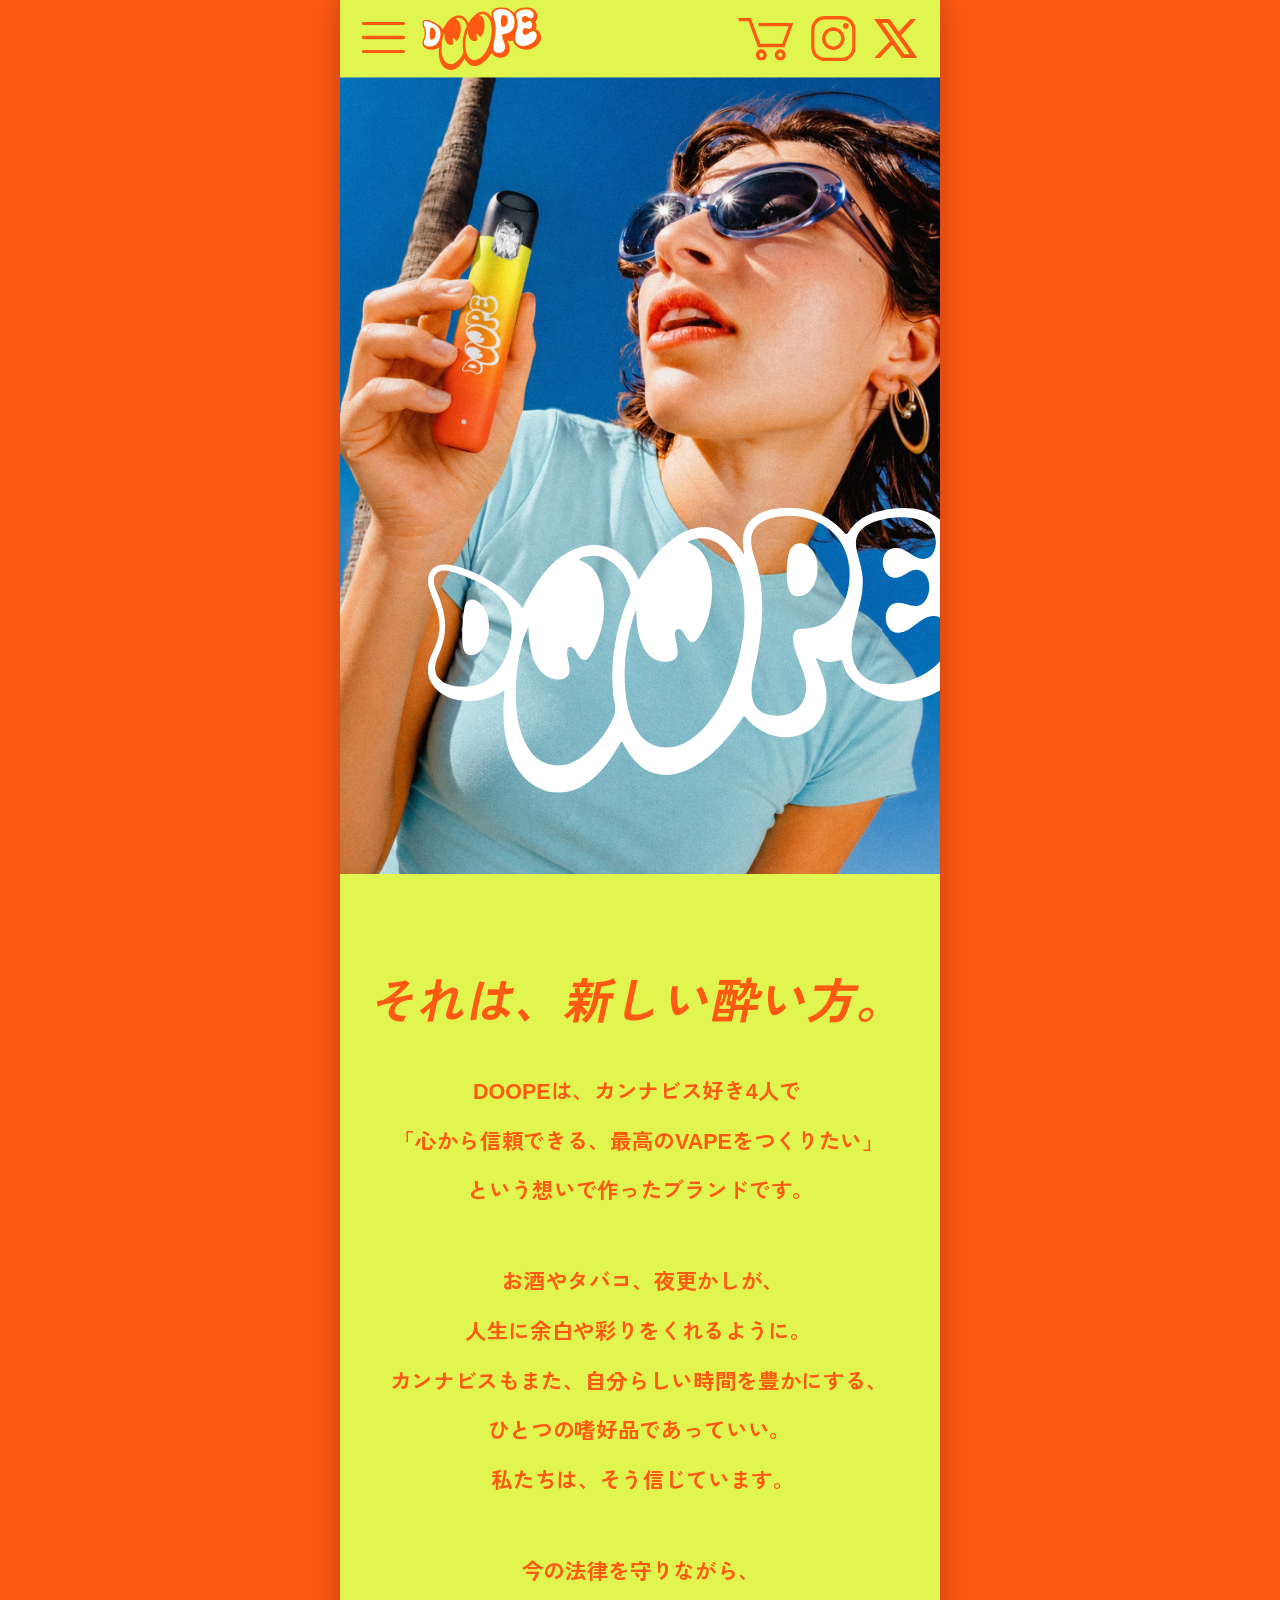
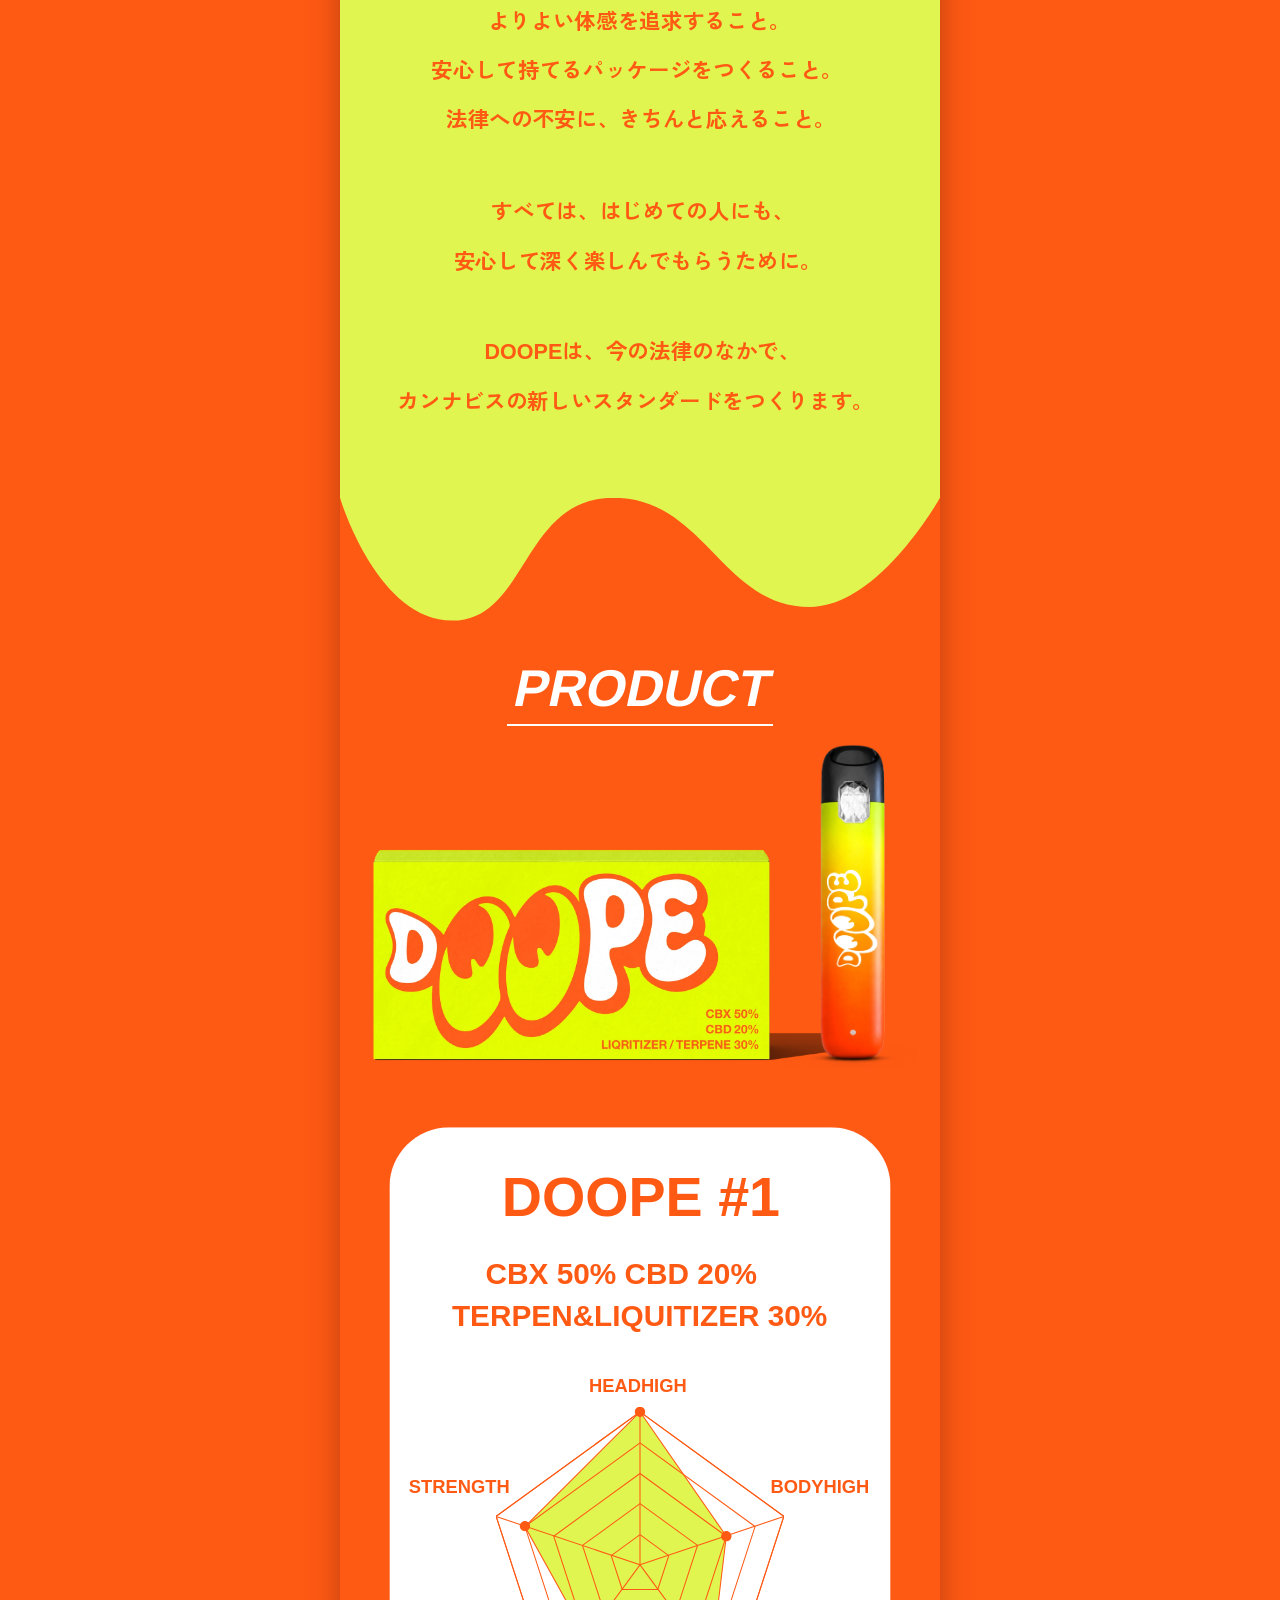
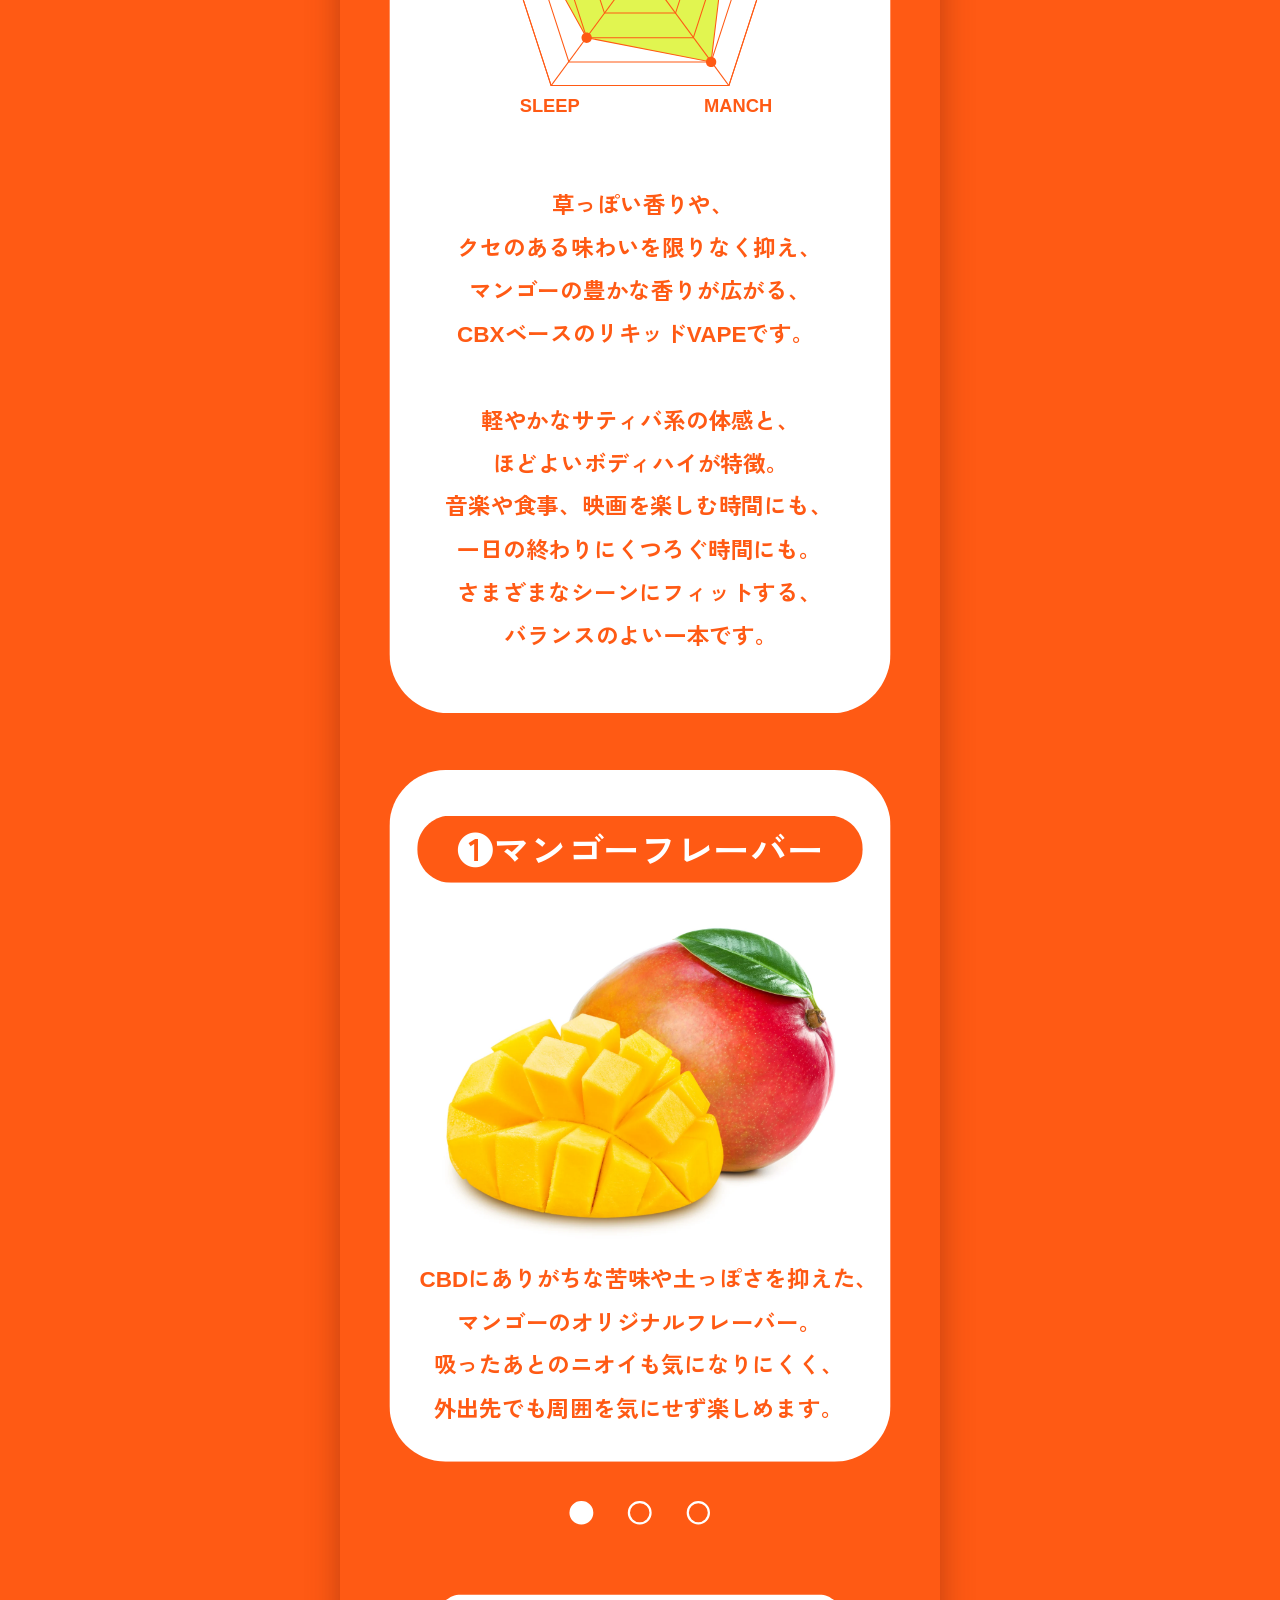
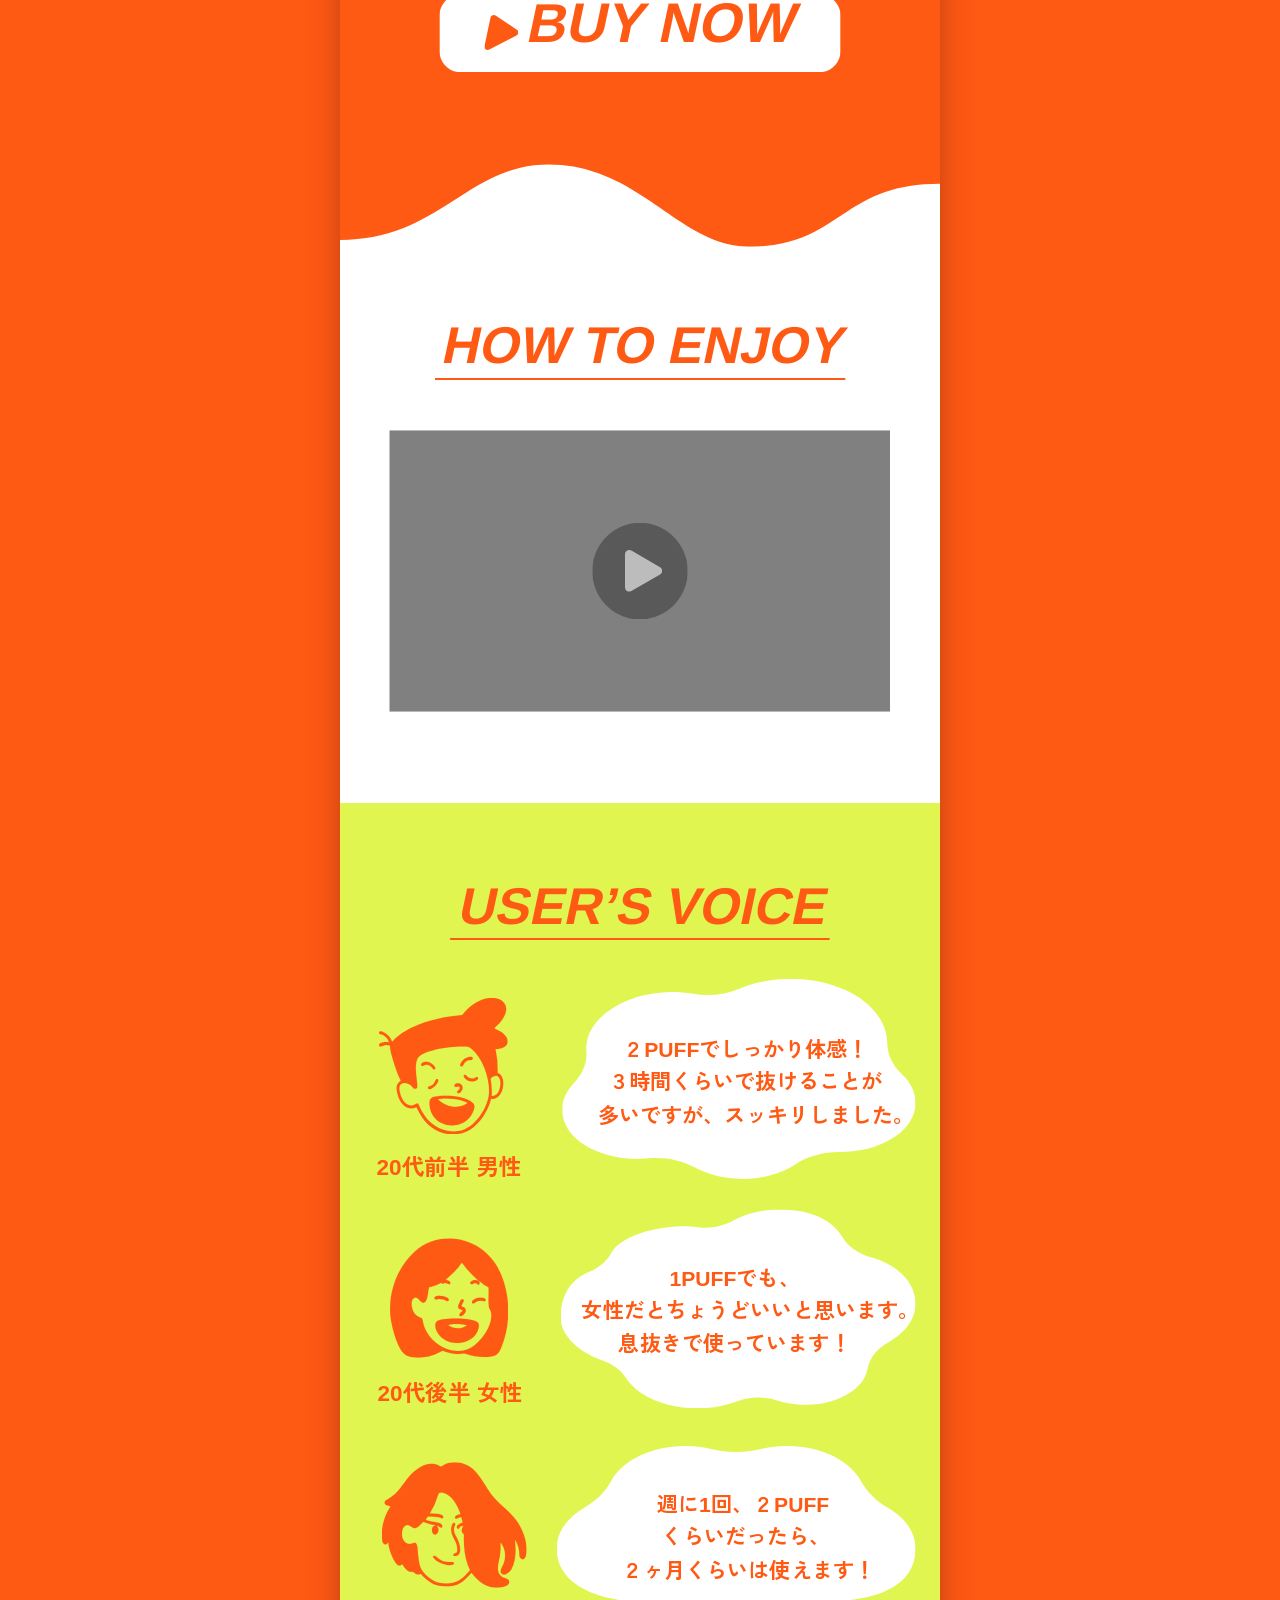
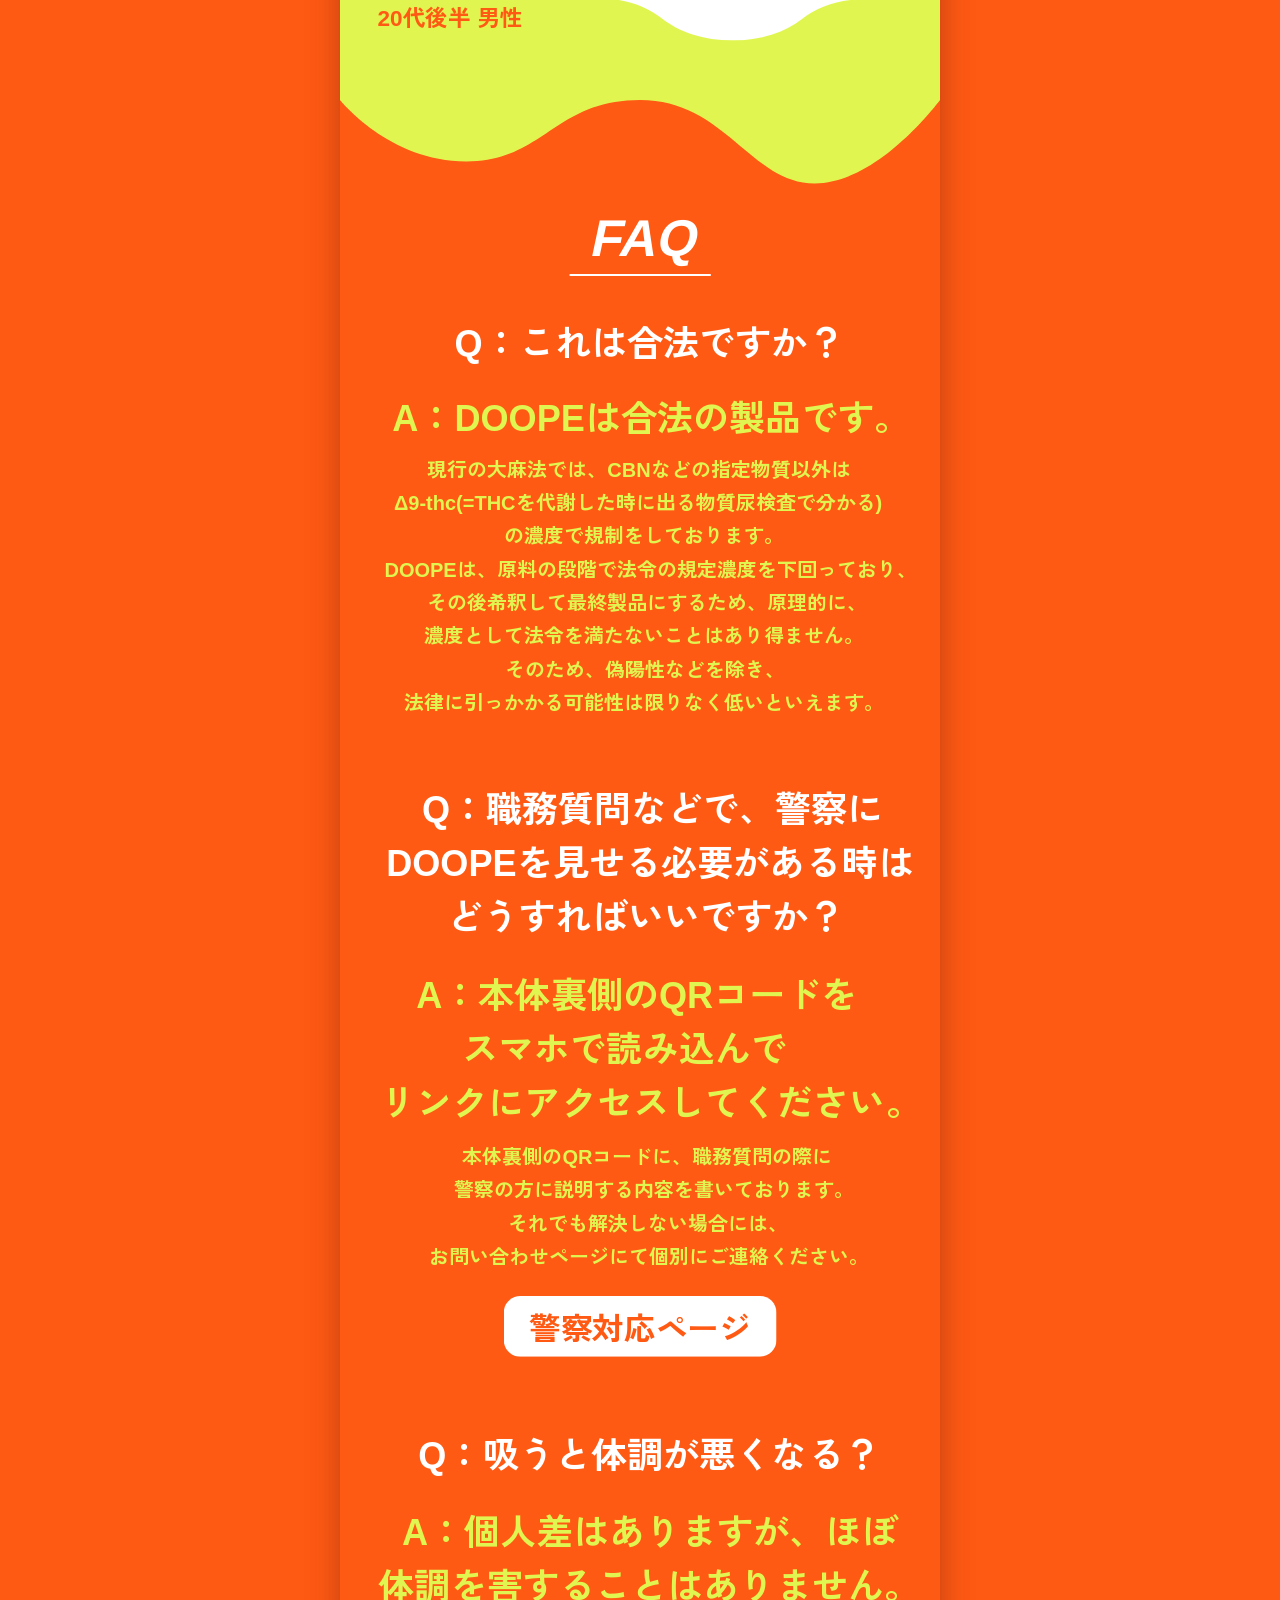
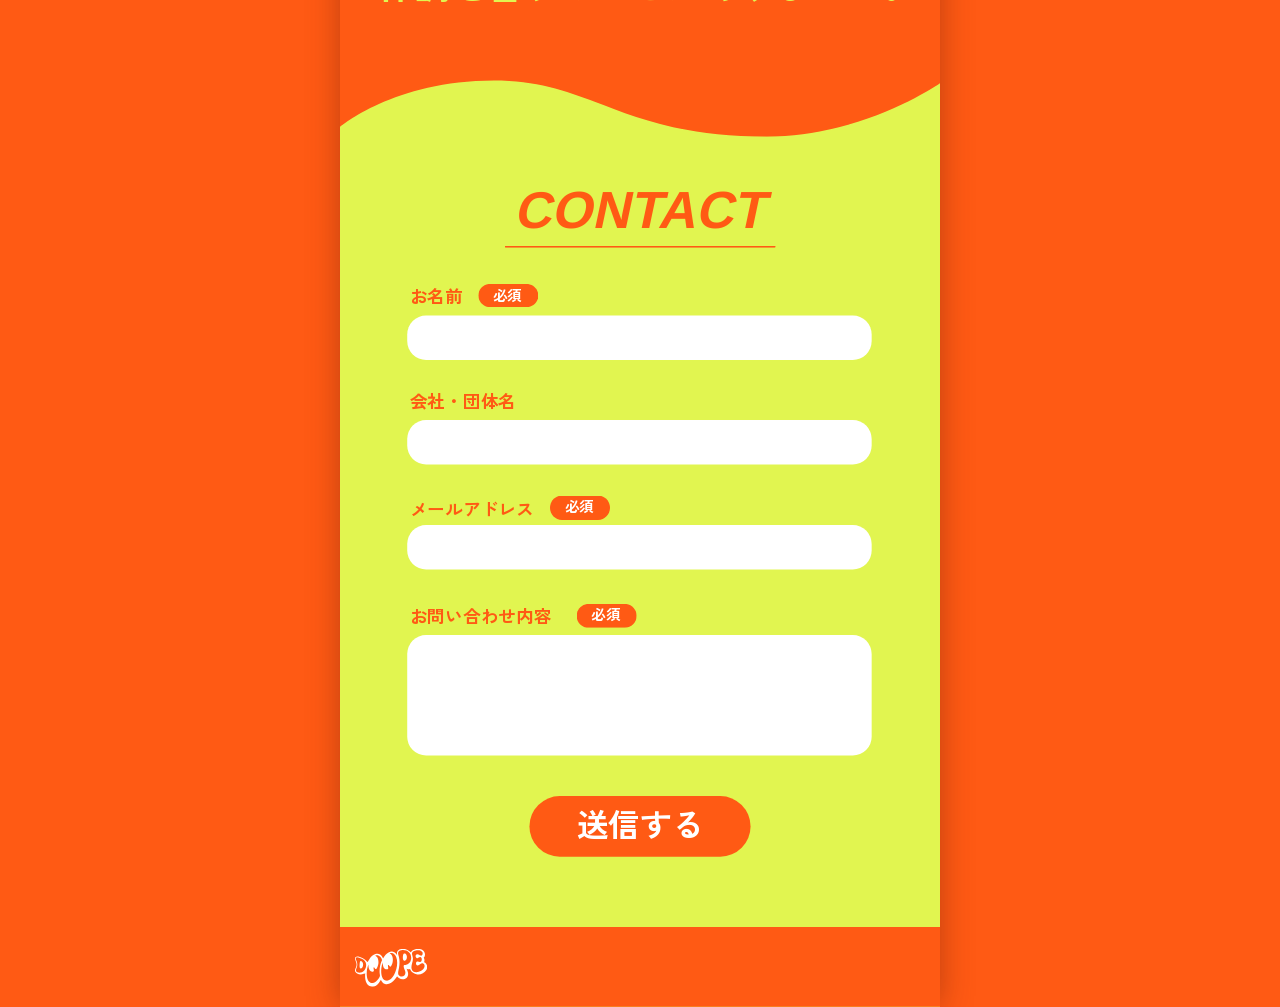
==== index.html @ 4c7c0266 "Group copy into semantic paragraphs" ====
<!doctype html>
<html lang="ja">
<head>
  <meta charset="utf-8">
  <meta name="viewport" content="width=device-width,initial-scale=1,viewport-fit=cover">
  <meta name="description" content="DOOPE — それは、新しい酔い方。">
  <title>DOOPE — それは、新しい酔い方。</title>
  <link rel="preconnect" href="https://fonts.googleapis.com">
  <link rel="preconnect" href="https://fonts.gstatic.com" crossorigin>
  <link href="https://fonts.googleapis.com/css2?family=Zen+Kaku+Gothic+New:wght@700&display=swap" rel="stylesheet">
  <link rel="preload" href="assets/lp-imgKv1.webp" as="image" type="image/webp" fetchpriority="high">
  <link rel="stylesheet" href="styles.css?v=20260904-22">
  <script src="script.js?v=20260904-18" defer></script>
</head>
<body class="lp-page">
  <main class="artboard-shell" data-scale-shell aria-label="DOOPE — それは、新しい酔い方。">
    <div class="artboard" data-scale-canvas>
      <div class="figma-root" style="width:1080px;height:16212.08984375px">
<div style="position:relative;width:100%;height:100%" data-node-id="4:319" data-name="260903_DOOPE_LP_nola 2">
      <img alt="" style="position:absolute;display:block;inset:0;max-width:none;width:100%;height:100%" src="assets/lp-img260903DoopeLpNola2.svg">
      <div style="position:absolute;display:contents;inset:0.86% 0 9.66% 0" data-node-id="4:322" data-name="base">
        <div style="position:absolute;inset:54.85% 0 37.79% 0" data-node-id="4:323" data-name="Vector">
          <img alt="" style="position:absolute;display:block;inset:0;max-width:none;width:100%;height:100%" src="assets/lp-imgVector.svg">
        </div>
        <div style="position:absolute;inset:72.17% 0 9.66% 0" data-node-id="4:324" data-name="Vector">
          <img alt="" style="position:absolute;display:block;inset:0;max-width:none;width:100%;height:100%" src="assets/lp-imgVector1.svg">
        </div>
        <div style="position:absolute;display:contents;inset:0.86% 0 90.29% 0" data-node-id="4:325" data-name="Clip path group">
          <div style="position:absolute;display:contents;inset:-1.6% -22% 90.21% -6.59%" data-node-id="4:328" data-name="Group">
            <div style="position:absolute;display:contents;inset:-1.6% -22% 90.21% -6.59%" data-node-id="4:329" data-name="KV.psd">
              <div data-node-id="4:330" data-name="KV" style="position:absolute;inset:-1.6% -22% 90.21% -6.59%;mask-type:alpha;mask-composite:intersect;mask-clip:no-clip;mask-repeat:no-repeat;mask-position:71.22px 398.82px;mask-size:1080px 1434.83px;mask-image:url('assets/lp-imgKv.svg')">
                <div style="position:absolute;inset:0;overflow:hidden;pointer-events:none">
                  <img alt="" fetchpriority="high" style="position:absolute;left:0;max-width:none;width:100%;height:100%;top:0" src="assets/lp-imgKv1.webp">
                </div>
              </div>
            </div>
          </div>
        </div>
        <div style="position:absolute;inset:23.29% 0 43.97% 0" data-node-id="4:331" data-name="Vector">
          <img alt="" style="position:absolute;display:block;inset:0;max-width:none;width:100%;height:100%" src="assets/lp-imgVector2.svg">
        </div>
      </div>
      <div style="position:absolute;display:contents;inset:0.08% -2.98% 0 0" data-node-id="4:332" data-name="design">
        <div style="position:absolute;inset:64.16% 4.07% 33.62% 37.07%" data-node-id="4:333" data-name="Vector">
          <img alt="" style="position:absolute;display:block;inset:0;max-width:none;width:100%;height:100%" src="assets/lp-imgVector3.svg">
        </div>
        <div style="position:absolute;inset:69.35% 4.07% 28.49% 36.07%" data-node-id="4:334" data-name="Vector">
          <img alt="" style="position:absolute;display:block;inset:0;max-width:none;width:100%;height:100%" src="assets/lp-imgVector4.svg">
        </div>
        <div style="position:absolute;inset:66.72% 4.06% 31.07% 36.74%" data-node-id="4:335" data-name="Vector">
          <img alt="" style="position:absolute;display:block;inset:0;max-width:none;width:100%;height:100%" src="assets/lp-imgVector5.svg">
        </div>
        <div style="position:absolute;inset:44.08% 8.24% 48.24% 8.24%" data-node-id="4:336" data-name="Vector">
          <img alt="" style="position:absolute;display:block;inset:0;max-width:none;width:100%;height:100%" src="assets/lp-imgVector6.svg">
        </div>
        <div style="position:absolute;inset:30.28% 8.24% 56.55% 8.24%" data-node-id="4:337" data-name="Vector">
          <img alt="" style="position:absolute;display:block;inset:0;max-width:none;width:100%;height:100%" src="assets/lp-imgVector7.svg">
        </div>
        <div data-node-id="4:338" style="position:absolute;bottom:88.67%;display:flex;align-items:center;justify-content:center;left:calc(50% - 479.04px);top:10.69%;container-type:size">
          <div style="flex:none;height:hypot(-2.226cqw,100cqh);width:97.774cqw;transform:skewX(-12deg)">
            <p style="word-break:break-word;font-family:'Inter','Noto Sans JP',Arial,sans-serif;font-weight:700;line-height:0;font-style:normal;position:relative;color:#ff5a14;font-size:0px;white-space:nowrap">
              <span style="font-family:'Noto Sans JP','Noto Sans JP',Arial,sans-serif;line-height:normal;font-size:85.358px">そ</span>
              <span style="font-family:'Noto Sans JP','Noto Sans JP',Arial,sans-serif;line-height:normal;font-size:88.23px">れは、新しい酔い方。</span>
            </p>
          </div>
        </div>
        <div style="word-break:break-word;position:absolute;display:contents;font-family:'Inter','Noto Sans JP',Arial,sans-serif;font-weight:700;inset:11.93% 9.14% 77.68% 8.27%;line-height:normal;font-style:normal;color:#ff5a14;font-size:38.74px;white-space:nowrap" data-node-id="4:339" data-name="Group">
          <p class="copy-paragraph">
            <span style="position:absolute;inset:11.93% 23.21% 87.78% 22.16%" data-node-id="4:340">DOOPEは、カンナビス好き4人で</span>
            <span style="position:absolute;inset:12.48% 9.84% 87.23% 8.87%" data-node-id="4:341">「心から信頼できる、最高のVAPEをつくりたい」</span>
            <span style="position:absolute;inset:13.03% 21.86% 86.68% 21.2%" data-node-id="4:342">という想いで作ったブランドです。</span>
          </p>
          <p class="copy-paragraph">
            <span style="position:absolute;inset:14.04% 26.36% 85.67% 27.06%" data-node-id="4:343">お酒やタバコ、夜更かしが、</span>
            <span style="position:absolute;inset:14.59% 21.74% 85.12% 20.86%" data-node-id="4:344">人生に余白や彩りをくれるように。</span>
            <span style="position:absolute;inset:15.14% 9.14% 84.57% 8.27%" data-node-id="4:345">カンナビスもまた、自分らしい時間を豊かにする、</span>
            <span style="position:absolute;inset:15.69% 25.56% 84.02% 24.62%" data-node-id="4:346">ひとつの嗜好品であっていい。</span>
            <span style="position:absolute;inset:16.24% 24.88% 83.47% 25.21%" data-node-id="4:347">私たちは、そう信じています。</span>
          </p>
          <p class="copy-paragraph">
            <span style="position:absolute;inset:17.26% 30.19% 82.45% 30.27%" data-node-id="4:348">今の法律を守りながら、</span>
            <span style="position:absolute;inset:17.81% 25.19% 81.91% 24.62%" data-node-id="4:349">よりよい体感を追求すること。</span>
            <span style="position:absolute;inset:18.35% 16.83% 81.36% 15.21%" data-node-id="4:350">安心して持てるパッケージをつくること。</span>
            <span style="position:absolute;inset:18.9% 17.97% 80.81% 17.68%" data-node-id="4:351">法律への不安に、きちんと応えること。</span>
          </p>
          <p class="copy-paragraph">
            <span style="position:absolute;inset:19.92% 25.06% 79.79% 25.21%" data-node-id="4:352">すべては、はじめての人にも、</span>
            <span style="position:absolute;inset:20.47% 20.29% 79.24% 18.97%" data-node-id="4:353">安心して深く楽しんでもらうために。</span>
          </p>
          <p class="copy-paragraph">
            <span style="position:absolute;inset:21.48% 23.78% 78.23% 24.09%" data-node-id="4:354">DOOPEは、今の法律のなかで、</span>
            <span style="position:absolute;inset:22.03% 11.83% 77.68% 9.56%" data-node-id="4:355">カンナビスの新しいスタンダードをつくります。</span>
          </p>
        </div>
        <div style="position:absolute;inset:0.24% 89.14% 99.41% 3.61%" data-node-id="4:356" data-name="Group">
          <img alt="" style="position:absolute;display:block;inset:0;max-width:none;width:100%;height:100%" src="assets/lp-imgGroup.svg">
        </div>
        <div style="position:absolute;inset:0.18% 14.05% 99.32% 78.49%" data-node-id="4:360" data-name="Group">
          <img alt="" style="position:absolute;display:block;inset:0;max-width:none;width:100%;height:100%" src="assets/lp-imgGroup1.svg">
        </div>
        <div style="position:absolute;inset:0.21% 3.73% 99.35% 89.02%" data-node-id="4:364" data-name="yefKx8">
          <img alt="" style="position:absolute;display:block;inset:0;max-width:none;width:100%;height:100%" src="assets/lp-imgYefKx8.svg">
        </div>
        <div style="position:absolute;inset:0.2% 24.44% 99.33% 66.38%" data-node-id="4:366" data-name="Group">
          <img alt="" style="position:absolute;display:block;inset:0;max-width:none;width:100%;height:100%" src="assets/lp-imgGroup2.svg">
        </div>
        <p style="word-break:break-word;position:absolute;font-family:'Helvetica Neue LT Std','Noto Sans JP',Arial,sans-serif;inset:30.7% 26.64% 68.56% 26.97%;line-height:normal;font-style:normal;color:#ff5a14;font-size:100.14px;white-space:nowrap" data-node-id="4:370">
          DOOPE #1
        </p>
        <div style="word-break:break-word;position:absolute;display:contents;font-family:'Inter','Noto Sans JP',Arial,sans-serif;font-weight:700;inset:37.6% 18.73% 57.31% 17.56%;line-height:normal;font-style:normal;color:#ff5a14;font-size:40.5px;white-space:nowrap" data-node-id="4:371" data-name="Group">
          <p class="copy-paragraph">
            <span style="position:absolute;inset:37.6% 34.81% 62.1% 35.28%" data-node-id="4:372">草っぽい香りや、</span>
            <span style="position:absolute;inset:38.08% 20.47% 61.62% 19.53%" data-node-id="4:373">クセのある味わいを限りなく抑え、</span>
            <span style="position:absolute;inset:38.56% 22.2% 61.14% 21.5%" data-node-id="4:374">マンゴーの豊かな香りが広がる、</span>
            <span style="position:absolute;inset:39.04% 21.77% 60.66% 19.52%" data-node-id="4:375">CBXベースのリキッドVAPEです。</span>
          </p>
          <p class="copy-paragraph">
            <span style="position:absolute;inset:40% 24.4% 59.7% 23.47%" data-node-id="4:376">軽やかなサティバ系の体感と、</span>
            <span style="position:absolute;inset:40.48% 26.14% 59.22% 25.44%" data-node-id="4:377">ほどよいボディハイが特徴。</span>
            <span style="position:absolute;inset:40.95% 18.73% 58.74% 17.56%" data-node-id="4:378">音楽や食事、映画を楽しむ時間にも、</span>
            <span style="position:absolute;inset:41.43% 20.47% 58.26% 19.53%" data-node-id="4:379">一日の終わりにくつろぐ時間にも。</span>
            <span style="position:absolute;inset:41.91% 20.65% 57.79% 19.53%" data-node-id="4:380">さまざまなシーンにフィットする、</span>
            <span style="position:absolute;inset:42.39% 27.96% 57.31% 27.41%" data-node-id="4:381">バランスのよい一本です。</span>
          </p>
        </div>
        <div style="position:absolute;display:contents;inset:27.09% 11.68% 70.25% 2.81%" data-node-id="4:382" data-name="陦ｨ.psd">
          <div style="position:absolute;inset:27.09% 11.68% 70.25% 2.81%" data-node-id="4:383" data-name="陦ｨ">
            <div style="position:absolute;inset:0;overflow:hidden;pointer-events:none">
              <img alt="" loading="lazy" decoding="async" style="position:absolute;left:0;max-width:none;width:100%;height:100%;top:0" src="assets/lp-img.webp">
            </div>
          </div>
        </div>
        <div style="position:absolute;display:contents;inset:25.84% -2.98% 70.25% 67.65%" data-node-id="4:384" data-name="本体.psd">
          <div style="position:absolute;inset:25.84% -2.98% 70.25% 67.65%" data-node-id="4:385" data-name="譛ｬ菴・psd">
            <div style="position:absolute;inset:0;overflow:hidden;pointer-events:none">
              <img alt="" loading="lazy" decoding="async" style="position:absolute;left:0;max-width:none;width:100%;height:100%;top:0" src="assets/lp-imgPsd.webp">
            </div>
          </div>
        </div>
        <div data-node-id="4:386" style="position:absolute;bottom:74.24%;display:flex;align-items:center;justify-content:center;left:calc(50% - 225.29px);top:25.08%;container-type:size">
          <div style="flex:none;height:hypot(-4.75916cqw,100cqh);width:95.2408cqw;transform:skewX(-12deg)">
            <p style="word-break:break-word;font-family:'Helvetica Neue LT Std','Noto Sans JP',Arial,sans-serif;line-height:normal;font-style:normal;position:relative;font-size:93.041px;color:#fff;white-space:nowrap">PRODUCT</p>
          </div>
        </div>
        <div style="position:absolute;bottom:74.39%;left:calc(50% + 19.05px);top:25.61%;width:476.1px;transform:translateX(-50%)" data-node-id="4:387" data-name="Vector">
          <div style="position:absolute;inset:-2px -0.42%">
            <img alt="" style="display:block;max-width:none;width:100%;height:100%" src="assets/lp-imgVector8.svg">
          </div>
        </div>
        <div data-node-id="4:388" style="position:absolute;display:flex;inset:73.38% 39.34% 25.94% 39.99%;align-items:center;justify-content:center;container-type:size">
          <div style="flex:none;height:hypot(-10.4287cqw,100cqh);width:89.5713cqw;transform:skewX(-12deg)">
            <p style="word-break:break-word;font-family:'Helvetica Neue LT Std','Noto Sans JP',Arial,sans-serif;line-height:normal;font-style:normal;position:relative;font-size:93.041px;color:#fff;white-space:nowrap">FAQ</p>
          </div>
        </div>
        <div style="position:absolute;inset:73.93% 38.4% 26.07% 38.4%" data-node-id="4:389" data-name="Vector">
          <div style="position:absolute;inset:-2px -0.8%">
            <img alt="" style="display:block;max-width:none;width:100%;height:100%" src="assets/lp-imgVector9.svg">
          </div>
        </div>
        <div data-node-id="4:390" style="position:absolute;bottom:42.52%;display:flex;align-items:center;justify-content:center;left:calc(50% - 353.29px);top:56.8%;container-type:size">
          <div style="flex:none;height:hypot(-3.10775cqw,100cqh);width:96.8923cqw;transform:skewX(-12deg)">
            <p style="word-break:break-word;font-family:'Helvetica Neue LT Std','Noto Sans JP',Arial,sans-serif;line-height:normal;font-style:normal;position:relative;color:#ff5a14;font-size:93.041px;white-space:nowrap">HOW TO ENJOY</p>
          </div>
        </div>
        <div style="position:absolute;bottom:42.67%;left:calc(50% + 15.84px);top:57.33%;width:735.67px;transform:translateX(-50%)" data-node-id="4:391" data-name="Vector">
          <div style="position:absolute;inset:-2px -0.27%">
            <img alt="" style="display:block;max-width:none;width:100%;height:100%" src="assets/lp-imgVector10.svg">
          </div>
        </div>
        <div data-node-id="4:392" style="position:absolute;bottom:36.3%;display:flex;align-items:center;justify-content:center;left:calc(50% - 324.29px);top:63.03%;container-type:size">
          <div style="flex:none;height:hypot(-3.42296cqw,100cqh);width:96.577cqw;transform:skewX(-12deg)">
            <p style="word-break:break-word;font-family:'Helvetica Neue LT Std','Noto Sans JP',Arial,sans-serif;line-height:normal;font-style:normal;position:relative;color:#ff5a14;font-size:93.041px;white-space:nowrap">USER’S VOICE</p>
          </div>
        </div>
        <div style="position:absolute;bottom:36.44%;left:calc(50% + 16.27px);top:63.56%;width:680.53px;transform:translateX(-50%)" data-node-id="4:393" data-name="Vector">
          <div style="position:absolute;inset:-2px -0.29%">
            <img alt="" style="display:block;max-width:none;width:100%;height:100%" src="assets/lp-imgVector11.svg">
          </div>
        </div>
        <div data-node-id="4:394" style="position:absolute;display:flex;inset:90.83% 27.22% 8.49% 28.47%;align-items:center;justify-content:center;container-type:size">
          <div style="flex:none;height:hypot(-4.90995cqw,100cqh);width:95.09cqw;transform:skewX(-12deg)">
            <p style="word-break:break-word;font-family:'Helvetica Neue LT Std','Noto Sans JP',Arial,sans-serif;line-height:0;font-style:normal;position:relative;color:#ff5a14;font-size:0px;white-space:nowrap">
              <span style="line-height:normal;font-size:93.041px">C</span>
              <span style="line-height:normal;font-size:94.07px">ONTACT</span>
            </p>
          </div>
        </div>
        <div style="position:absolute;inset:91.36% 27.61% 8.64% 27.61%" data-node-id="4:395" data-name="Vector">
          <div style="position:absolute;inset:-2px -0.41%">
            <img alt="" style="display:block;max-width:none;width:100%;height:100%" src="assets/lp-imgVector12.svg">
          </div>
        </div>
        <div style="position:absolute;inset:52.19% 57.81% 47.55% 38.26%" data-node-id="4:396" data-name="Vector">
          <img alt="" style="position:absolute;display:block;inset:0;max-width:none;width:100%;height:100%" src="assets/lp-imgVector13.svg">
        </div>
        <div style="position:absolute;inset:52.19% 48.04% 47.55% 48.04%" data-node-id="4:397" data-name="Vector">
          <div style="position:absolute;inset:-4.71%">
            <img alt="" style="display:block;max-width:none;width:100%;height:100%" src="assets/lp-imgVector14.svg">
          </div>
        </div>
        <div style="position:absolute;inset:52.19% 38.26% 47.55% 57.81%" data-node-id="4:398" data-name="Vector">
          <div style="position:absolute;inset:-4.71%">
            <img alt="" style="display:block;max-width:none;width:100%;height:100%" src="assets/lp-imgVector15.svg">
          </div>
        </div>
        <section class="feature-carousel" data-carousel aria-label="製品の3つの特徴">
          <div class="feature-carousel__viewport">
            <div class="feature-carousel__track" data-carousel-track>
              <article class="feature-carousel__slide feature-carousel__slide--transparent" aria-label="1. マンゴーフレーバー"></article>
              <article class="feature-carousel__slide feature-card" aria-label="2. 新成分で強体感">
                <img class="feature-card__background" src="assets/feature-imgVector.svg" alt="">
                <div class="feature-card__heading">
                  <img src="assets/feature-imgFrame5.svg" alt="">
                  <h3>❷新成分で強体感</h3>
                </div>
                <img class="feature-card__chart" src="assets/feature-imgGroup.svg" alt="CBX 50%、CBD 20%の成分構成">
                <img class="feature-card__chart-label feature-card__chart-label--cbx" src="assets/feature-imgGroup1.svg" alt="CBX 50%">
                <img class="feature-card__chart-label feature-card__chart-label--cbd" src="assets/feature-imgGroup2.svg" alt="CBD 20%">
                <p class="feature-card__copy">
                  <span>主成分は、従来のCBDとは異なる</span>
                  <span>合成カンナビノイド「CBX」。</span>
                  <span>軽やかな多幸感や、音楽・映画への没入感、</span>
                  <span>会話が自然と弾む感覚など、</span>
                  <span>サティバ系ならではの体感が期待できます。</span>
                </p>
              </article>
              <article class="feature-carousel__slide feature-card" aria-label="3. 持ち歩きたいデザイン">
                <img class="feature-card__background" src="assets/feature-imgVector1.svg" alt="">
                <div class="feature-card__heading">
                  <img src="assets/feature-imgFrame6.svg" alt="">
                  <h3>❸持ち歩きたいデザイン</h3>
                </div>
                <img class="feature-card__device" loading="lazy" decoding="async" src="assets/feature-imgPsd.webp" alt="DOOPEのVAPE本体">
                <p class="feature-card__copy">
                  <span>アトマイザーと本体を一体化したVAPE。</span>
                  <span>遊び心のあるフォルムと</span>
                  <span>洗練されたデザインを両立し、</span>
                  <span>人前でも自然に持てる</span>
                  <span>「おしゃれなVAPE」に仕上げました。</span>
                </p>
              </article>
            </div>
          </div>
          <div class="feature-carousel__dots" role="tablist" aria-label="特徴を選択">
            <button type="button" class="is-active" data-carousel-dot="0" role="tab" aria-selected="true" aria-label="マンゴーフレーバーを表示"></button>
            <button type="button" data-carousel-dot="1" role="tab" aria-selected="false" aria-label="新成分で強体感を表示"></button>
            <button type="button" data-carousel-dot="2" role="tab" aria-selected="false" aria-label="持ち歩きたいデザインを表示"></button>
          </div>
        </section>
        <div style="position:absolute;height:121.05px;left:139.33px;top:7228.29px;width:801.35px" data-node-id="4:399">
          <img alt="" style="position:absolute;display:block;inset:0;max-width:none;width:100%;height:100%" src="assets/lp-imgFrame4.svg">
          <p style="word-break:break-word;position:absolute;font-family:'Inter','Noto Sans JP',Arial,sans-serif;font-weight:700;line-height:normal;left:calc(50% - 327.01px);font-style:normal;font-size:65.85px;color:#fff;top:calc(50% - 39.81px);white-space:nowrap" data-node-id="4:401">
            ❶マンゴーフレーバー
          </p>
        </div>
        <div style="word-break:break-word;position:absolute;display:contents;font-family:'Inter','Noto Sans JP',Arial,sans-serif;font-weight:700;inset:49.53% 11.2% 48.73% 13.25%;line-height:normal;font-style:normal;color:#ff5a14;font-size:40.5px;white-space:nowrap" data-node-id="4:402" data-name="Group">
          <p class="copy-paragraph">
            <span style="position:absolute;inset:49.53% 11.2% 50.17% 13.25%" data-node-id="4:403">CBDにありがちな苦味や土っぽさを抑えた、</span>
            <span style="position:absolute;inset:50.01% 20.47% 49.69% 19.53%" data-node-id="4:404">マンゴーのオリジナルフレーバー。</span>
            <span style="position:absolute;inset:50.49% 17% 49.21% 15.59%" data-node-id="4:405">吸ったあとのニオイも気になりにくく、</span>
            <span style="position:absolute;inset:50.97% 17.28% 48.73% 15.59%" data-node-id="4:406">外出先でも周囲を気にせず楽しめます。</span>
          </p>
        </div>
        <div style="position:absolute;inset:33.38% 26.01% 63.52% 26.01%" data-node-id="4:407" data-name="Group">
          <div style="position:absolute;inset:0 -0.21% -0.19% -0.21%">
            <img alt="" style="display:block;max-width:none;width:100%;height:100%" src="assets/lp-imgGroup3.svg">
          </div>
        </div>
        <p style="word-break:break-word;position:absolute;font-family:'Helvetica Neue LT Std','Noto Sans JP',Arial,sans-serif;inset:33.04% 42.12% 66.71% 41.49%;line-height:normal;font-style:normal;color:#ff5a14;font-size:33px;white-space:nowrap" data-node-id="4:425">
          HEADHIGH
        </p>
        <p style="word-break:break-word;position:absolute;font-family:'Helvetica Neue LT Std','Noto Sans JP',Arial,sans-serif;inset:34.16% 11.59% 65.59% 71.75%;line-height:normal;font-style:normal;color:#ff5a14;font-size:33px;white-space:nowrap" data-node-id="4:426">
          BODYHIGH
        </p>
        <p style="word-break:break-word;position:absolute;font-family:'Helvetica Neue LT Std','Noto Sans JP',Arial,sans-serif;inset:36.59% 27.66% 63.16% 60.67%;line-height:normal;font-style:normal;color:#ff5a14;font-size:33px;white-space:nowrap" data-node-id="4:427">
          MANCH
        </p>
        <p style="word-break:break-word;position:absolute;font-family:'Helvetica Neue LT Std','Noto Sans JP',Arial,sans-serif;inset:36.59% 60.23% 63.16% 29.95%;line-height:normal;font-style:normal;color:#ff5a14;font-size:33px;white-space:nowrap" data-node-id="4:428">
          SLEEP
        </p>
        <p style="word-break:break-word;position:absolute;font-family:'Helvetica Neue LT Std','Noto Sans JP',Arial,sans-serif;inset:34.16% 71.77% 65.59% 11.47%;line-height:normal;font-style:normal;color:#ff5a14;font-size:33px;white-space:nowrap" data-node-id="4:429">
          STRENGTH
        </p>
        <div style="word-break:break-word;position:absolute;display:contents;font-family:'Helvetica Neue LT Std','Noto Sans JP',Arial,sans-serif;inset:31.71% 18.11% 67.42% 18.65%;line-height:normal;font-style:normal;color:#ff5a14;font-size:53.58px" data-node-id="4:430" data-name="Group">
          <p class="copy-paragraph">
            <span style="position:absolute;inset:31.71% 29.26% 67.9% 24.26%;white-space:pre" data-node-id="4:431">CBX 50% CBD 20%  </span>
            <span style="position:absolute;inset:32.18% 18.11% 67.42% 18.65%;white-space:nowrap" data-node-id="4:432">TERPEN&amp;LIQUITIZER 30%</span>
          </p>
        </div>
        <div style="position:absolute;height:139.38px;left:179.16px;top:8630.2px;width:721.68px" data-node-id="4:433">
          <img alt="" style="position:absolute;display:block;inset:0;max-width:none;width:100%;height:100%" src="assets/lp-imgFrame3.svg">
          <div data-node-id="4:435" style="position:absolute;display:flex;align-items:center;justify-content:center;left:21.87%;right:7.16%;top:calc(50% - 46.89px);container-type:size">
            <div style="flex:none;height:hypot(-4.91186cqw,100cqh);width:95.0881cqw;transform:skewX(-12deg)">
              <p style="word-break:break-word;font-family:'Helvetica Neue LT Std','Noto Sans JP',Arial,sans-serif;line-height:0;font-style:normal;position:relative;color:#ff5a14;font-size:0px;white-space:nowrap">
                <span style="line-height:normal;font-size:98.376px">B</span>
                <span style="line-height:normal;font-size:100.57px">UY NOW</span>
              </p>
            </div>
          </div>
          <div style="position:absolute;inset:26.17% 80.35% 28.74% 11.14%" data-node-id="4:436" data-name="Vector">
            <img alt="" style="position:absolute;display:block;inset:0;max-width:none;width:100%;height:100%" src="assets/lp-imgVector16.svg">
          </div>
        </div>
        <div style="position:absolute;display:contents;inset:45.65% 15.27% 50.71% 15.94%" data-node-id="4:437" data-name="Clip path group">
          <div style="position:absolute;display:contents;inset:45.65% 15.27% 50.71% 15.94%" data-node-id="4:438" data-name="Mask group">
            <div data-node-id="4:440" data-name="Rectangle" style="position:absolute;inset:45.08% 14.25% 50.15% 14.26%;mask-type:alpha;mask-composite:intersect;mask-clip:no-clip;mask-repeat:no-repeat;mask-position:18.053px 92.154px;mask-size:742.96px 589.27px;mask-image:url('assets/lp-imgRectangle.svg')">
              <div style="position:absolute;inset:0;overflow:hidden;pointer-events:none">
                <img alt="" loading="lazy" decoding="async" style="position:absolute;left:0;max-width:none;width:100%;height:100%;top:0" src="assets/lp-imgRectangle1.webp">
              </div>
            </div>
          </div>
        </div>
        <div style="position:absolute;display:contents;inset:0.08% 66.51% 99.22% 13.66%" data-node-id="4:441" data-name="Group">
          <div style="position:absolute;inset:0.11% 67.22% 99.49% 29.14%" data-node-id="4:442" data-name="Vector">
            <img alt="" style="position:absolute;display:block;inset:0;max-width:none;width:100%;height:100%" src="assets/lp-imgVector17.svg">
          </div>
          <div style="position:absolute;inset:0.1% 70.89% 99.41% 25.47%" data-node-id="4:443" data-name="Vector">
            <img alt="" style="position:absolute;display:block;inset:0;max-width:none;width:100%;height:100%" src="assets/lp-imgVector18.svg">
          </div>
          <div style="position:absolute;inset:0.23% 83.25% 99.48% 13.86%" data-node-id="4:444" data-name="Vector">
            <img alt="" style="position:absolute;display:block;inset:0;max-width:none;width:100%;height:100%" src="assets/lp-imgVector19.svg">
          </div>
          <div style="position:absolute;display:contents;inset:0.08% 66.51% 99.22% 13.66%" data-node-id="4:445" data-name="VpW6mr">
            <div style="position:absolute;inset:0.08% 66.51% 99.22% 13.66%" data-node-id="4:446" data-name="Group">
              <img alt="" style="position:absolute;display:block;inset:0;max-width:none;width:100%;height:100%" src="assets/lp-imgGroup4.svg">
            </div>
          </div>
        </div>
        <div style="word-break:break-word;position:absolute;display:contents;font-family:'Inter','Noto Sans JP',Arial,sans-serif;font-weight:700;inset:64.76% 4.36% 34.23% 42.96%;line-height:normal;font-style:normal;color:#ff5a14;font-size:38px;white-space:nowrap" data-node-id="4:450" data-name="Group">
          <p class="copy-paragraph">
            <span style="position:absolute;inset:64.76% 12.16% 34.96% 47.19%" data-node-id="4:451">２PUFFでしっかり体感！</span>
            <span style="position:absolute;inset:65.12% 9.74% 34.59% 44.61%" data-node-id="4:452">３時間くらいで抜けることが</span>
            <span style="position:absolute;inset:65.49% 4.36% 34.23% 42.96%" data-node-id="4:453">多いですが、スッキリしました。</span>
          </p>
        </div>
        <p style="word-break:break-word;position:absolute;font-family:'Inter','Noto Sans JP',Arial,sans-serif;font-weight:700;inset:66.05% 69.28% 33.64% 6.09%;line-height:normal;font-style:normal;color:#ff5a14;font-size:40.5px;white-space:nowrap" data-node-id="4:454">
          20代前半 男性
        </p>
        <div class="voice-middle-copy" style="position:absolute;inset:67.36% 8.73% 31.7% 40.25%" data-node-id="4:455" data-name="Group">
          <img alt="" style="position:absolute;display:block;inset:0;max-width:none;width:100%;height:100%" src="assets/lp-imgGroup5.svg">
          <p><span>1PUFFでも、</span><span>女性だとちょうどいいと思います。</span><span>息抜きで使っています！</span></p>
        </div>
        <div style="word-break:break-word;position:absolute;display:contents;font-family:'Inter','Noto Sans JP',Arial,sans-serif;font-weight:700;inset:69.81% 10.83% 29.18% 46.95%;line-height:normal;font-style:normal;color:#ff5a14;font-size:38px;white-space:nowrap" data-node-id="4:491" data-name="Group">
          <p class="copy-paragraph">
            <span style="position:absolute;inset:69.81% 18.86% 29.91% 52.8%" data-node-id="4:492">週に1回、２PUFF</span>
            <span style="position:absolute;inset:70.17% 18.29% 29.54% 53.57%" data-node-id="4:493">くらいだったら、</span>
            <span style="position:absolute;inset:70.54% 10.83% 29.18% 46.95%" data-node-id="4:494">２ヶ月くらいは使えます！</span>
          </p>
        </div>
        <div style="position:absolute;height:108.63px;left:341.33px;top:15833.32px;width:397.33px" data-node-id="4:495">
          <img alt="" style="position:absolute;display:block;inset:0;max-width:none;width:100%;height:100%" src="assets/lp-imgFrame2.svg">
          <p style="word-break:break-word;position:absolute;font-family:'Inter','Noto Sans JP',Arial,sans-serif;font-weight:700;line-height:normal;left:calc(50% - 115px);font-style:normal;font-size:57.03px;color:#fff;top:calc(50% - 34.64px);white-space:nowrap" data-node-id="4:497">
            送信する
          </p>
        </div>
        <p style="word-break:break-word;position:absolute;font-family:'Inter','Noto Sans JP',Arial,sans-serif;font-weight:700;inset:68.56% 69.11% 31.14% 6.26%;line-height:normal;font-style:normal;color:#ff5a14;font-size:40.5px;white-space:nowrap" data-node-id="4:498">
          20代後半 女性
        </p>
        <div data-node-id="4:499" style="position:absolute;display:flex;inset:58.07% 8.24% 38.8% 8.24%;align-items:center;justify-content:center;container-type:size">
          <div style="flex:none;height:100cqw;width:100cqh;transform:rotate(90deg)">
            <div style="position:relative;width:100%;height:100%" data-name="Vector">
              <img alt="" style="position:absolute;display:block;inset:0;max-width:none;width:100%;height:100%" src="assets/lp-imgVector20.svg">
            </div>
          </div>
        </div>
        <div style="position:absolute;inset:99.11% 0 0 0" data-node-id="4:500" data-name="Vector">
          <img alt="" style="position:absolute;display:block;inset:0;max-width:none;width:100%;height:100%" src="assets/lp-imgVector21.svg">
        </div>
        <div style="position:absolute;display:contents;inset:59.1% 42% 39.83% 42%" data-node-id="4:501" data-name="Group">
          <div style="position:absolute;inset:59.1% 42% 39.83% 42%;mix-blend-mode:multiply" data-node-id="4:502" data-name="Vector">
            <img alt="" style="position:absolute;display:block;inset:0;max-width:none;width:100%;height:100%" src="assets/lp-imgVector22.svg">
          </div>
          <div style="position:absolute;inset:59.4% 46.32% 40.14% 47.5%" data-node-id="4:503" data-name="Vector">
            <img alt="" style="position:absolute;display:block;inset:0;max-width:none;width:100%;height:100%" src="assets/lp-imgVector23.svg">
          </div>
        </div>
        <p style="word-break:break-word;position:absolute;font-family:'Inter','Noto Sans JP',Arial,sans-serif;font-weight:700;inset:71.06% 69.11% 28.64% 6.26%;line-height:normal;font-style:normal;color:#ff5a14;font-size:40.5px;white-space:nowrap" data-node-id="4:504">
          20代後半 男性
        </p>
        <div style="position:absolute;inset:69.53% 68.85% 29.08% 6.92%" data-node-id="4:505" data-name="Group">
          <img alt="" style="position:absolute;display:block;inset:0;max-width:none;width:100%;height:100%" src="assets/lp-imgGroup6.svg">
        </div>
        <div style="position:absolute;inset:67.04% 71.99% 31.63% 8.33%" data-node-id="4:509" data-name="Group">
          <img alt="" style="position:absolute;display:block;inset:0;max-width:none;width:100%;height:100%" src="assets/lp-imgGroup7.svg">
        </div>
        <div style="position:absolute;inset:64.37% 72.08% 34.11% 6.51%" data-node-id="4:515" data-name="Group">
          <img alt="" style="position:absolute;display:block;inset:0;max-width:none;width:100%;height:100%" src="assets/lp-imgGroup8.svg">
        </div>
        <p style="word-break:break-word;position:absolute;bottom:24.96%;font-family:'Inter','Noto Sans JP',Arial,sans-serif;font-weight:700;line-height:normal;left:calc(50% - 334px);font-style:normal;font-size:65px;color:#fff;top:74.55%;white-space:nowrap" data-node-id="4:523">
          Q：これは合法ですか？
        </p>
        <p style="word-break:break-word;position:absolute;bottom:24.13%;font-family:'Inter','Noto Sans JP',Arial,sans-serif;font-weight:700;line-height:normal;left:calc(50% - 446px);font-style:normal;color:#e1f550;font-size:65px;top:75.38%;white-space:nowrap" data-node-id="4:524">
          A：DOOPEは合法の製品です。
        </p>
        <div style="word-break:break-word;position:absolute;display:contents;font-family:'Inter','Noto Sans JP',Arial,sans-serif;font-weight:700;inset:76.09% 4.44% 21.04% 7.41%;line-height:normal;font-style:normal;color:#e1f550;font-size:36px;white-space:nowrap" data-node-id="4:525" data-name="Group">
          <p class="copy-paragraph">
            <span style="position:absolute;inset:76.09% 14.89% 23.63% 14.56%" data-node-id="4:526">現行の大麻法では、CBNなどの指定物質以外は</span>
            <span style="position:absolute;inset:76.46% 8.38% 23.26% 7.73%" data-node-id="4:527">Δ9-thc(=THCを代謝した時に出る物質尿検査で分かる)</span>
            <span style="position:absolute;inset:76.83% 26.51% 22.89% 27.29%" data-node-id="4:528">の濃度で規制をしております。</span>
            <span style="position:absolute;inset:77.2% 4.44% 22.52% 7.41%" data-node-id="4:529">DOOPEは、原料の段階で法令の規定濃度を下回っており、</span>
            <span style="position:absolute;inset:77.57% 12.27% 22.15% 14.49%" data-node-id="4:530">その後希釈して最終製品にするため、原理的に、</span>
            <span style="position:absolute;inset:77.94% 12.93% 21.78% 13.92%" data-node-id="4:531">濃度として法令を満たないことはあり得ません。</span>
            <span style="position:absolute;inset:78.31% 26.1% 21.41% 27.42%" data-node-id="4:532">そのため、偽陽性などを除き、</span>
            <span style="position:absolute;inset:78.68% 9.59% 21.04% 10.69%" data-node-id="4:533">法律に引っかかる可能性は限りなく低いといえます。</span>
          </p>
        </div>
        <div style="position:absolute;height:108.63px;left:calc(50% + 16.26px);top:13852.93px;width:490.53px;transform:translateX(-50%)" data-node-id="4:534">
          <img alt="" style="position:absolute;display:block;inset:0;max-width:none;width:100%;height:100%" src="assets/lp-imgFrame1.svg">
          <p style="word-break:break-word;position:absolute;font-family:'Inter','Noto Sans JP',Arial,sans-serif;font-weight:700;line-height:normal;left:calc(50% - 199.99px);font-style:normal;color:#ff5a14;font-size:57.03px;top:calc(50% - 34.24px);white-space:nowrap" data-node-id="4:536">
            警察対応ページ
          </p>
        </div>
        <div style="word-break:break-word;position:absolute;display:contents;font-family:'Inter','Noto Sans JP',Arial,sans-serif;font-weight:700;inset:83.72% 11.85% 14.9% 14.91%;line-height:normal;font-style:normal;color:#e1f550;font-size:36px;white-space:nowrap" data-node-id="4:537" data-name="Group">
          <p class="copy-paragraph">
            <span style="position:absolute;inset:83.72% 18.21% 16.01% 20.41%" data-node-id="4:538">本体裏側のQRコードに、職務質問の際に</span>
            <span style="position:absolute;inset:84.09% 14.72% 15.64% 19.07%" data-node-id="4:539">警察の方に説明する内容を書いております。</span>
            <span style="position:absolute;inset:84.46% 25.49% 15.27% 27.94%" data-node-id="4:540">それでも解決しない場合には、</span>
            <span style="position:absolute;inset:84.83% 11.85% 14.9% 14.91%" data-node-id="4:541">お問い合わせページにて個別にご連絡ください。</span>
          </p>
        </div>
        <div style="word-break:break-word;position:absolute;display:contents;font-family:'Inter','Noto Sans JP',Arial,sans-serif;font-weight:700;inset:79.72% 4.72% 18.59% 7.69%;line-height:normal;font-style:normal;font-size:65px;color:#fff;white-space:nowrap" data-node-id="4:542" data-name="Group">
          <p class="copy-paragraph">
            <span style="position:absolute;inset:79.72% 9.78% 19.79% 13.65%" data-node-id="4:543">Q：職務質問などで、警察に</span>
            <span style="position:absolute;inset:80.32% 4.72% 19.19% 7.69%" data-node-id="4:544">DOOPEを見せる必要がある時は</span>
            <span style="position:absolute;inset:80.92% 16.04% 18.59% 17.85%" data-node-id="4:545">どうすればいいですか？</span>
          </p>
        </div>
        <div style="word-break:break-word;position:absolute;display:contents;font-family:'Inter','Noto Sans JP',Arial,sans-serif;font-weight:700;inset:81.79% 3.7% 16.52% 6.67%;line-height:normal;font-style:normal;color:#e1f550;font-size:65px;white-space:nowrap" data-node-id="4:546" data-name="Group">
          <p class="copy-paragraph">
            <span style="position:absolute;inset:81.79% 13.89% 17.72% 12.69%" data-node-id="4:547">A：本体裏側のQRコードを</span>
            <span style="position:absolute;inset:82.39% 25.97% 17.12% 20.33%" data-node-id="4:548">スマホで読み込んで</span>
            <span style="position:absolute;inset:82.99% 3.7% 16.52% 6.67%" data-node-id="4:549">リンクにアクセスしてください。</span>
          </p>
        </div>
        <p style="word-break:break-word;position:absolute;bottom:12.62%;font-family:'Inter','Noto Sans JP',Arial,sans-serif;font-weight:700;line-height:normal;left:calc(50% - 399px);font-style:normal;font-size:65px;color:#fff;top:86.89%;white-space:nowrap" data-node-id="4:550">
          Q：吸うと体調が悪くなる？
        </p>
        <div style="word-break:break-word;position:absolute;display:contents;font-family:'Inter','Noto Sans JP',Arial,sans-serif;font-weight:700;inset:87.75% 3.43% 11.16% 6.39%;line-height:normal;font-style:normal;color:#e1f550;font-size:65px;white-space:nowrap" data-node-id="4:551" data-name="Group">
          <p class="copy-paragraph">
            <span style="position:absolute;inset:87.75% 7.01% 11.76% 10.3%" data-node-id="4:552">A：個人差はありますが、ほぼ</span>
            <span style="position:absolute;inset:88.35% 3.43% 11.16% 6.39%" data-node-id="4:553">体調を害することはありません。</span>
          </p>
        </div>
        <div style="position:absolute;inset:92.33% 11.4% 7.18% 11.23%" data-node-id="4:554" data-name="Vector">
          <img alt="" style="position:absolute;display:block;inset:0;max-width:none;width:100%;height:100%" src="assets/lp-imgVector24.svg">
        </div>
        <div style="position:absolute;inset:93.49% 11.4% 6.02% 11.23%" data-node-id="4:555" data-name="Vector">
          <img alt="" style="position:absolute;display:block;inset:0;max-width:none;width:100%;height:100%" src="assets/lp-imgVector25.svg">
        </div>
        <div style="position:absolute;inset:94.65% 11.4% 4.86% 11.23%" data-node-id="4:556" data-name="Vector">
          <img alt="" style="position:absolute;display:block;inset:0;max-width:none;width:100%;height:100%" src="assets/lp-imgVector26.svg">
        </div>
        <div style="position:absolute;inset:95.87% 11.4% 2.79% 11.23%" data-node-id="4:557" data-name="Vector">
          <img alt="" style="position:absolute;display:block;inset:0;max-width:none;width:100%;height:100%" src="assets/lp-imgVector27.svg">
        </div>
        <p style="word-break:break-word;position:absolute;font-family:'Inter','Noto Sans JP',Arial,sans-serif;font-weight:700;inset:91.96% 79.52% 7.81% 11.59%;line-height:normal;font-style:normal;color:#ff5a14;font-size:31.69px;white-space:nowrap" data-node-id="4:558">
          お名前
        </p>
        <p style="word-break:break-word;position:absolute;font-family:'Inter','Noto Sans JP',Arial,sans-serif;font-weight:700;inset:93.13% 70.72% 6.64% 11.59%;line-height:normal;font-style:normal;color:#ff5a14;font-size:31.69px;white-space:nowrap" data-node-id="4:559">
          会社・団体名
        </p>
        <p style="word-break:break-word;position:absolute;font-family:'Inter','Noto Sans JP',Arial,sans-serif;font-weight:700;inset:94.32% 67.85% 5.45% 11.59%;line-height:normal;font-style:normal;color:#ff5a14;font-size:31.69px;white-space:nowrap" data-node-id="4:560">
          メールアドレス
        </p>
        <p style="word-break:break-word;position:absolute;font-family:'Inter','Noto Sans JP',Arial,sans-serif;font-weight:700;inset:95.51% 64.89% 4.25% 11.59%;line-height:normal;font-style:normal;color:#ff5a14;font-size:31.69px;white-space:nowrap" data-node-id="4:561">
          お問い合わせ内容
        </p>
        <div style="position:absolute;display:contents;inset:95.5% 50.52% 4.23% 39.42%" data-node-id="4:562">
          <div style="position:absolute;inset:95.5% 50.52% 4.23% 39.42%" data-node-id="4:563" data-name="Vector">
            <img alt="" style="position:absolute;display:block;inset:0;max-width:none;width:100%;height:100%" src="assets/lp-imgVector28.svg">
          </div>
          <p style="word-break:break-word;position:absolute;font-family:'Inter','Noto Sans JP',Arial,sans-serif;font-weight:700;inset:95.53% 53.2% 4.27% 41.9%;line-height:normal;font-style:normal;font-size:26.35px;color:#fff;white-space:nowrap" data-node-id="4:564">
            必須
          </p>
        </div>
        <div style="position:absolute;display:contents;inset:94.3% 54.96% 5.43% 34.99%" data-node-id="4:565">
          <div style="position:absolute;inset:94.3% 54.96% 5.43% 34.99%" data-node-id="4:566" data-name="Vector">
            <img alt="" style="position:absolute;display:block;inset:0;max-width:none;width:100%;height:100%" src="assets/lp-imgVector29.svg">
          </div>
          <p style="word-break:break-word;position:absolute;font-family:'Inter','Noto Sans JP',Arial,sans-serif;font-weight:700;inset:94.33% 57.63% 5.47% 37.46%;line-height:normal;font-style:normal;font-size:26.35px;color:#fff;white-space:nowrap" data-node-id="4:567">
            必須
          </p>
        </div>
        <div style="position:absolute;display:contents;inset:91.95% 66.94% 7.79% 23.01%" data-node-id="4:568">
          <div style="position:absolute;inset:91.95% 66.94% 7.79% 23.01%" data-node-id="4:569" data-name="Vector">
            <img alt="" style="position:absolute;display:block;inset:0;max-width:none;width:100%;height:100%" src="assets/lp-imgVector30.svg">
          </div>
          <p style="word-break:break-word;position:absolute;font-family:'Inter','Noto Sans JP',Arial,sans-serif;font-weight:700;inset:91.98% 69.61% 7.83% 25.48%;line-height:normal;font-style:normal;font-size:26.35px;color:#fff;white-space:nowrap" data-node-id="4:570">
            必須
          </p>
        </div>
        <form class="contact-form" data-contact-form>
          <label class="sr-only" for="contact-name">お名前</label>
          <input id="contact-name" name="name" type="text" autocomplete="name" required>
          <label class="sr-only" for="contact-company">会社・団体名</label>
          <input id="contact-company" name="company" type="text" autocomplete="organization">
          <label class="sr-only" for="contact-email">メールアドレス</label>
          <input id="contact-email" name="email" type="email" autocomplete="email" required>
          <label class="sr-only" for="contact-message">お問い合わせ内容</label>
          <textarea id="contact-message" name="message" required></textarea>
          <button type="submit">送信する</button>
          <span class="sr-only" aria-live="polite" data-form-status></span>
        </form>
        <div style="position:absolute;display:contents;inset:99.36% 85.46% 0.22% 2.49%" data-node-id="4:571" data-name="VpW6mr">
          <div style="position:absolute;inset:99.36% 85.46% 0.22% 2.49%" data-node-id="4:572" data-name="Group">
            <img alt="" style="position:absolute;display:block;inset:0;max-width:none;width:100%;height:100%" src="assets/lp-imgGroup9.svg">
          </div>
        </div>
        <div style="position:absolute;display:contents;inset:4.76% 0 91.13% 10.86%" data-node-id="4:576" data-name="Clip path group">
          <div style="position:absolute;display:contents;inset:5.64% -5.02% 91.2% 14.59%" data-node-id="4:579" data-name="Group">
            <div style="position:absolute;display:contents;inset:5.64% -5.02% 91.2% 14.59%" data-node-id="4:580" data-name="VpW6mr">
              <div data-node-id="4:581" data-name="Group" style="position:absolute;inset:5.64% -5.02% 91.2% 14.59%;mask-type:alpha;mask-composite:intersect;mask-clip:no-clip;mask-repeat:no-repeat;mask-position:-40.297px -142.801px;mask-size:962.71px 666.69px;mask-image:url('assets/lp-imgGroup10.svg')">
                <img alt="" style="position:absolute;display:block;inset:0;max-width:none;width:100%;height:100%" src="assets/lp-imgGroup11.svg">
              </div>
            </div>
          </div>
        </div>
      </div>
    </div>
      </div>
    </div>
  </main>
</body>
</html>
---- styles.css ----
*{box-sizing:border-box}
html,body{margin:0;min-height:100%;width:100%;max-width:100%;overflow-x:hidden;overflow-x:clip;-webkit-text-size-adjust:100%;text-size-adjust:100%}
body{font-family:Helvetica,Arial,'Zen Kaku Gothic New',sans-serif}
p{margin:0}
.copy-paragraph{display:contents}
.artboard-shell{width:100%;max-width:100vw;margin:0 auto;overflow:hidden}
.artboard{display:block;width:100%;max-width:100%;height:auto;margin:0 auto}
.figma-root{position:relative;overflow:hidden;-webkit-text-size-adjust:100%;text-size-adjust:100%}
.figma-root img,.figma-root svg{display:block;-webkit-user-select:none;user-select:none;-webkit-user-drag:none;-webkit-touch-callout:none;pointer-events:none}
.figma-root p,.figma-root h1,.figma-root h2,.figma-root h3,.figma-root span,
.contact-form input,.contact-form textarea,.contact-form button{font-family:Helvetica,Arial,'Zen Kaku Gothic New',sans-serif!important;font-kerning:normal;letter-spacing:0}
.lp-page{background:#ff5a14}
.lp-page .artboard-shell{position:relative;width:100%;max-width:600px;height:0;overflow:visible;box-shadow:0 0 30px rgba(110,32,10,.45)}
.lp-page .artboard{position:absolute;left:0;top:0;width:1080px;max-width:none;height:16212.08984375px;margin:0;opacity:0;transform-origin:top left}
.lp-page .artboard.is-scaled{opacity:1}
.feature-page{background:#1b1b1b}

/* Figma's “Helvetica Neue LT Std 75 Bold” is a bold face. Keep its weight when
   the browser resolves the family through a local font or a fallback. */
.figma-root [style*="Helvetica Neue LT Std"]{font-weight:700}
[data-node-id="4:339"] p,[data-node-id="4:371"] p,[data-node-id="4:402"] p,
[data-node-id="4:450"] p,[data-node-id="4:491"] p,[data-node-id="4:525"] p,
[data-node-id="4:537"] p,[data-node-id="4:542"] p,[data-node-id="4:546"] p,
[data-node-id="4:551"] p{text-align:center}
[data-node-id="4:387"],[data-node-id="4:389"],[data-node-id="4:391"],[data-node-id="4:393"],[data-node-id="4:395"]{left:50%!important;right:auto!important;bottom:auto!important;height:0;transform:translateX(-50%)!important}
[data-node-id="4:387"]{top:4185.42px!important;width:476.1px}
[data-node-id="4:389"]{top:12015.38px!important;width:250.54px}
[data-node-id="4:388"] p{transform:translateX(10px)}
[data-node-id="4:391"]{top:9322.35px!important;width:735.67px}
[data-node-id="4:393"]{top:10329.93px!important;width:680.53px}
[data-node-id="4:395"]{top:14844.03px!important;width:483.56px}

/* Center labels inside their Figma button frames. */
[data-node-id="4:435"]{top:calc(50% - 63.89px)!important;left:21.87%!important;right:7.16%!important}
[data-node-id="4:534"]{left:50%!important;transform:translateX(-50%)!important}
[data-node-id="4:536"]{inset:0!important;display:flex;align-items:center;justify-content:center}

/* The second voice was outlined as a light SVG; match the other two 700-weight voices. */
.voice-middle-copy>img{display:none!important}
.voice-middle-copy p{position:absolute;inset:-7px 0 0;margin:0;color:#ff5a14;font-family:'Inter','Noto Sans JP',Arial,sans-serif;font-size:38px;line-height:58px;font-weight:700;text-align:center;white-space:nowrap}
.voice-middle-copy span{display:block}

/* Fine-tune all required badges after switching to Noto Sans JP. */
[data-node-id="4:563"],[data-node-id="4:566"],[data-node-id="4:569"]{transform:translateY(4px)}
[data-node-id="4:564"],[data-node-id="4:567"],[data-node-id="4:570"]{transform:translateY(-2px)}

/* Swipeable feature cards. Slide one stays transparent over the original Figma card. */
.feature-carousel{position:absolute;z-index:8;left:88.95px;top:7145.73px;width:902.1px;height:1360px;touch-action:pan-y;user-select:none}
.feature-carousel__viewport{width:902.1px;height:1245.47px;overflow:hidden;border-radius:100px}
.feature-carousel__track{--carousel-index:0;--carousel-drag:0px;display:flex;width:300%;height:1245.47px;transform:translate3d(calc(var(--carousel-index) * -33.333333% + var(--carousel-drag)),0,0);transition:transform .42s cubic-bezier(.22,.72,.28,1);will-change:transform}
.feature-carousel.is-dragging .feature-carousel__track{transition:none}
.feature-carousel__slide{position:relative;flex:0 0 33.333333%;width:902.1px;height:1245.47px;overflow:hidden}
.feature-carousel__slide--transparent{background:transparent}
.feature-card__background{position:absolute;inset:0;width:902.1px;height:1245.47px}
.feature-card__heading{position:absolute;left:50.37px;top:82.56px;width:801.35px;height:121.05px}
.feature-card__heading img{position:absolute;inset:0;width:100%;height:100%}
.feature-card__heading h3{position:absolute;inset:0;display:flex;align-items:center;justify-content:center;margin:0 0 4px;font-family:'Inter','Noto Sans JP',Arial,sans-serif;font-size:65.85px;line-height:1;font-weight:700;color:#fff;white-space:nowrap}
[data-node-id="4:401"]{inset:0!important;display:flex;align-items:center;justify-content:center;margin:0 0 4px!important;text-align:center}
.feature-card__chart{position:absolute;left:211.78px;top:271.61px;width:478.65px;height:477.99px}
.feature-card__chart-label{position:absolute}
.feature-card__chart-label--cbx{left:523.43px;top:476.75px;width:92.39px;height:83.07px}
.feature-card__chart-label--cbd{left:310.24px;top:579.27px;width:92.79px;height:83.19px}
.feature-card__device{position:absolute;left:280.42px;top:223.30px;width:341.26px;height:566.88px;object-fit:fill;mix-blend-mode:multiply}
.feature-card__copy{position:absolute;left:0;top:806.31px;width:902.1px;margin:0;color:#ff5a14;font-family:'Inter','Noto Sans JP',Arial,sans-serif;font-size:40.5px;line-height:77.63px;font-weight:700;text-align:center;white-space:nowrap}
.feature-card__copy span{display:block}
.feature-carousel__dots{position:absolute;left:324.25px;top:1316.07px;display:flex;gap:62.8px}
.feature-carousel__dots button{width:42.4px;height:42.4px;padding:0;border:4px solid #fff;border-radius:50%;background:transparent;cursor:pointer}
.feature-carousel__dots button.is-active{background:#fff}
[data-node-id="4:396"],[data-node-id="4:397"],[data-node-id="4:398"]{opacity:0}

/* Real controls placed over the original Figma field shapes. */
.contact-form{position:absolute;z-index:12;inset:0;pointer-events:none}
.contact-form input,.contact-form textarea,.contact-form button{position:absolute;pointer-events:auto;font:700 30px/1.4 'Noto Sans JP',Arial,sans-serif}
.contact-form input,.contact-form textarea{left:121.23px;width:835.69px;border:0;border-radius:34px;background:#fff;color:#222;padding:16px 28px;outline:none}
.contact-form input,.contact-form textarea{-webkit-user-select:text!important;user-select:text!important;-webkit-touch-callout:default}
.contact-form input:focus,.contact-form textarea:focus{box-shadow:0 0 0 6px rgba(255,90,20,.34)}
#contact-name{top:14967.9008px;height:79.6094px}
#contact-company{top:15156.4301px;height:79.6104px}
#contact-email{top:15344.9701px;height:79.6104px}
#contact-message{top:15543.1908px;height:217.0693px;resize:none}
.contact-form button{left:341.3301px;top:15833.3207px;width:397.33px;height:108.6299px;border:0;border-radius:55px;background:#ff5a14;color:#fff;font-size:57.03px;cursor:pointer}
.contact-form button:hover{filter:brightness(.96)}
.contact-form button:focus-visible{outline:6px solid #fff;outline-offset:5px}
[data-node-id="4:554"],[data-node-id="4:555"],[data-node-id="4:556"],[data-node-id="4:557"],[data-node-id="4:495"]{visibility:hidden}
.sr-only{position:absolute!important;width:1px!important;height:1px!important;padding:0!important;margin:-1px!important;overflow:hidden!important;clip:rect(0,0,0,0)!important;white-space:nowrap!important;border:0!important}
@media (min-width:1942px){.feature-page .artboard{max-width:1941.25px}}
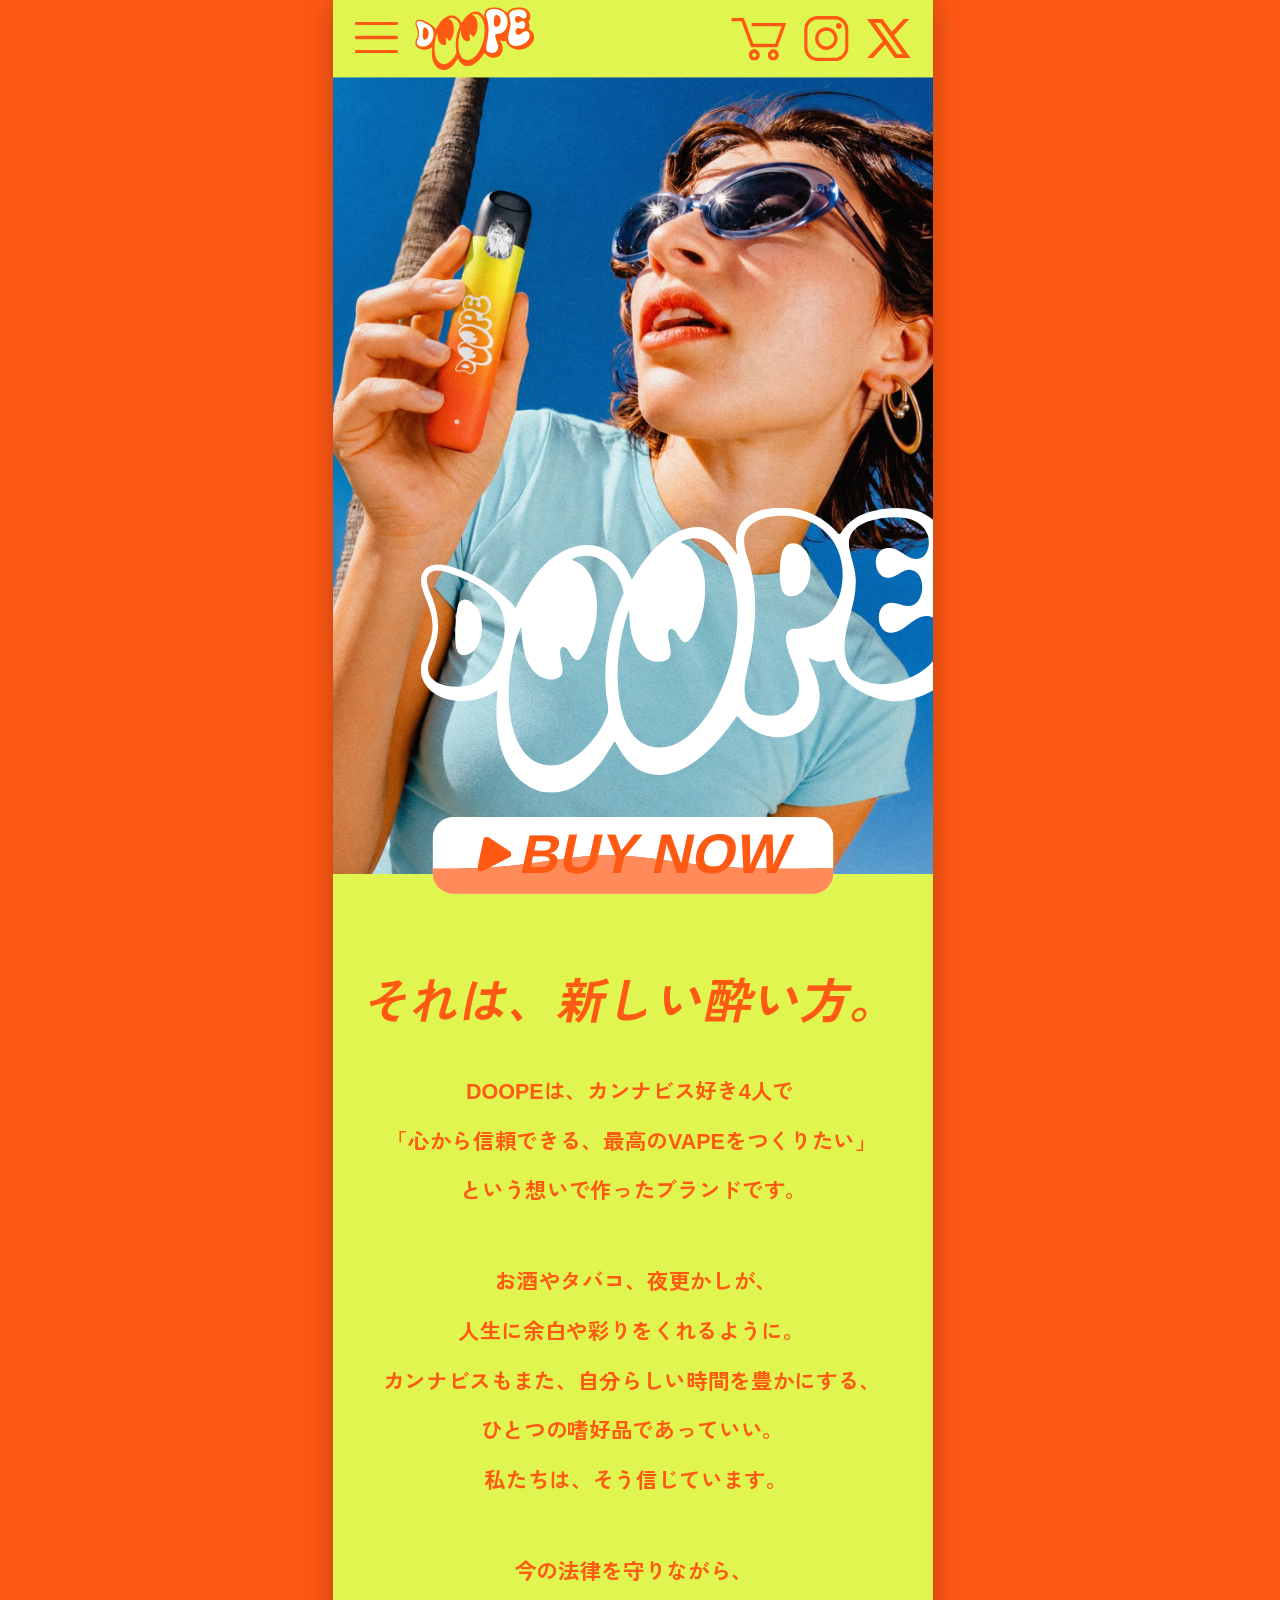
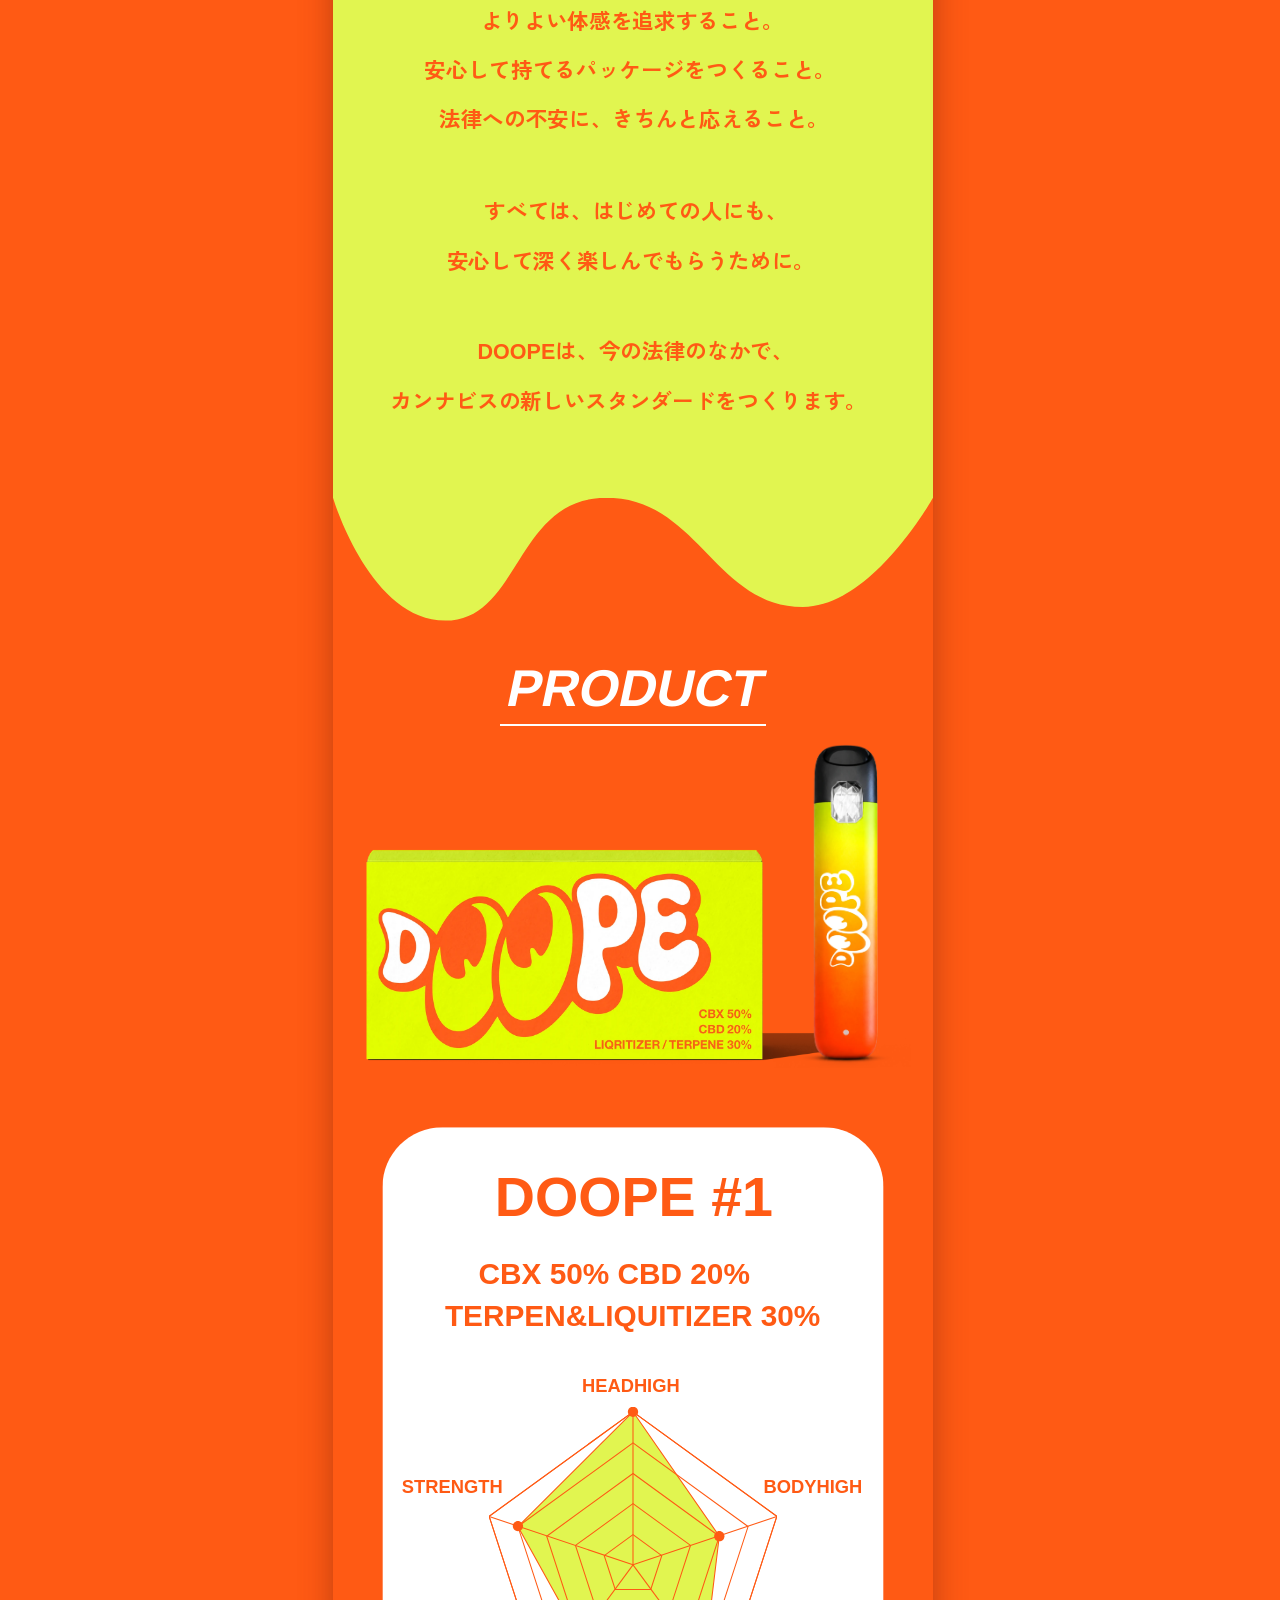
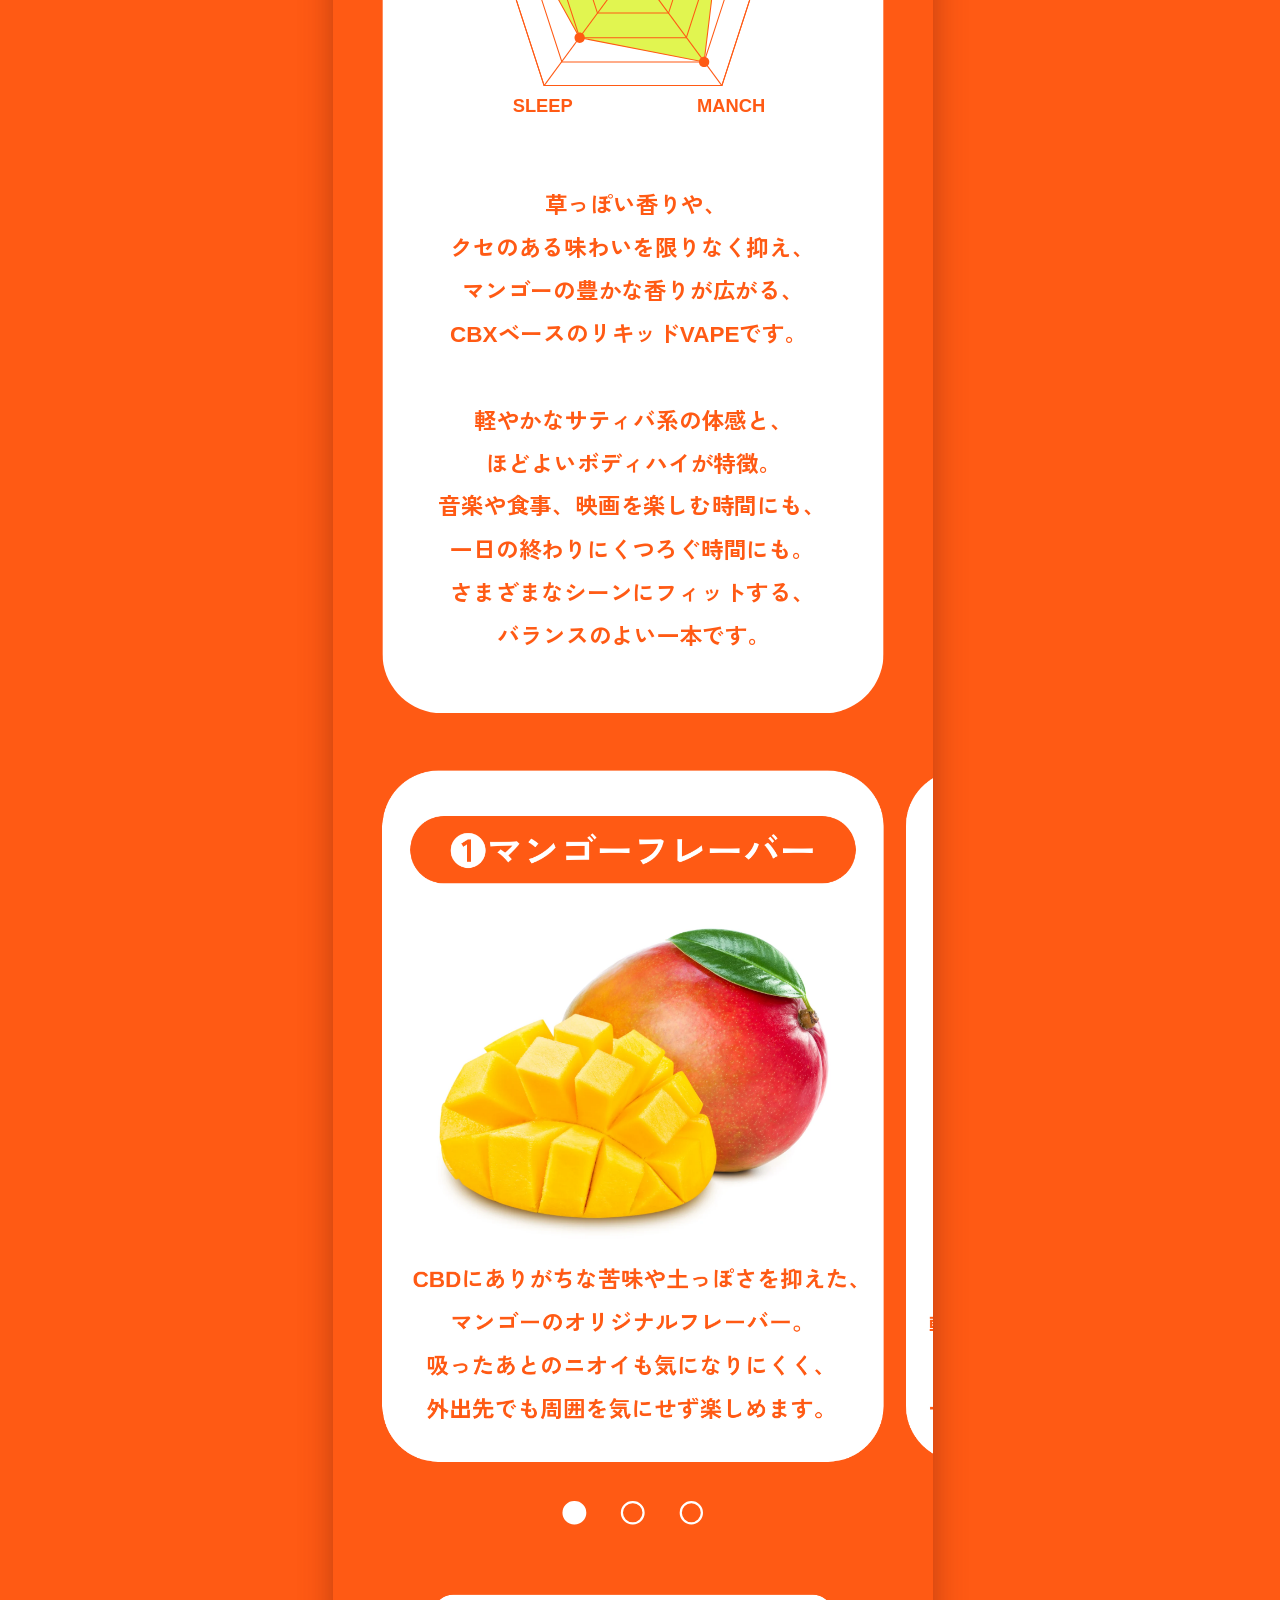
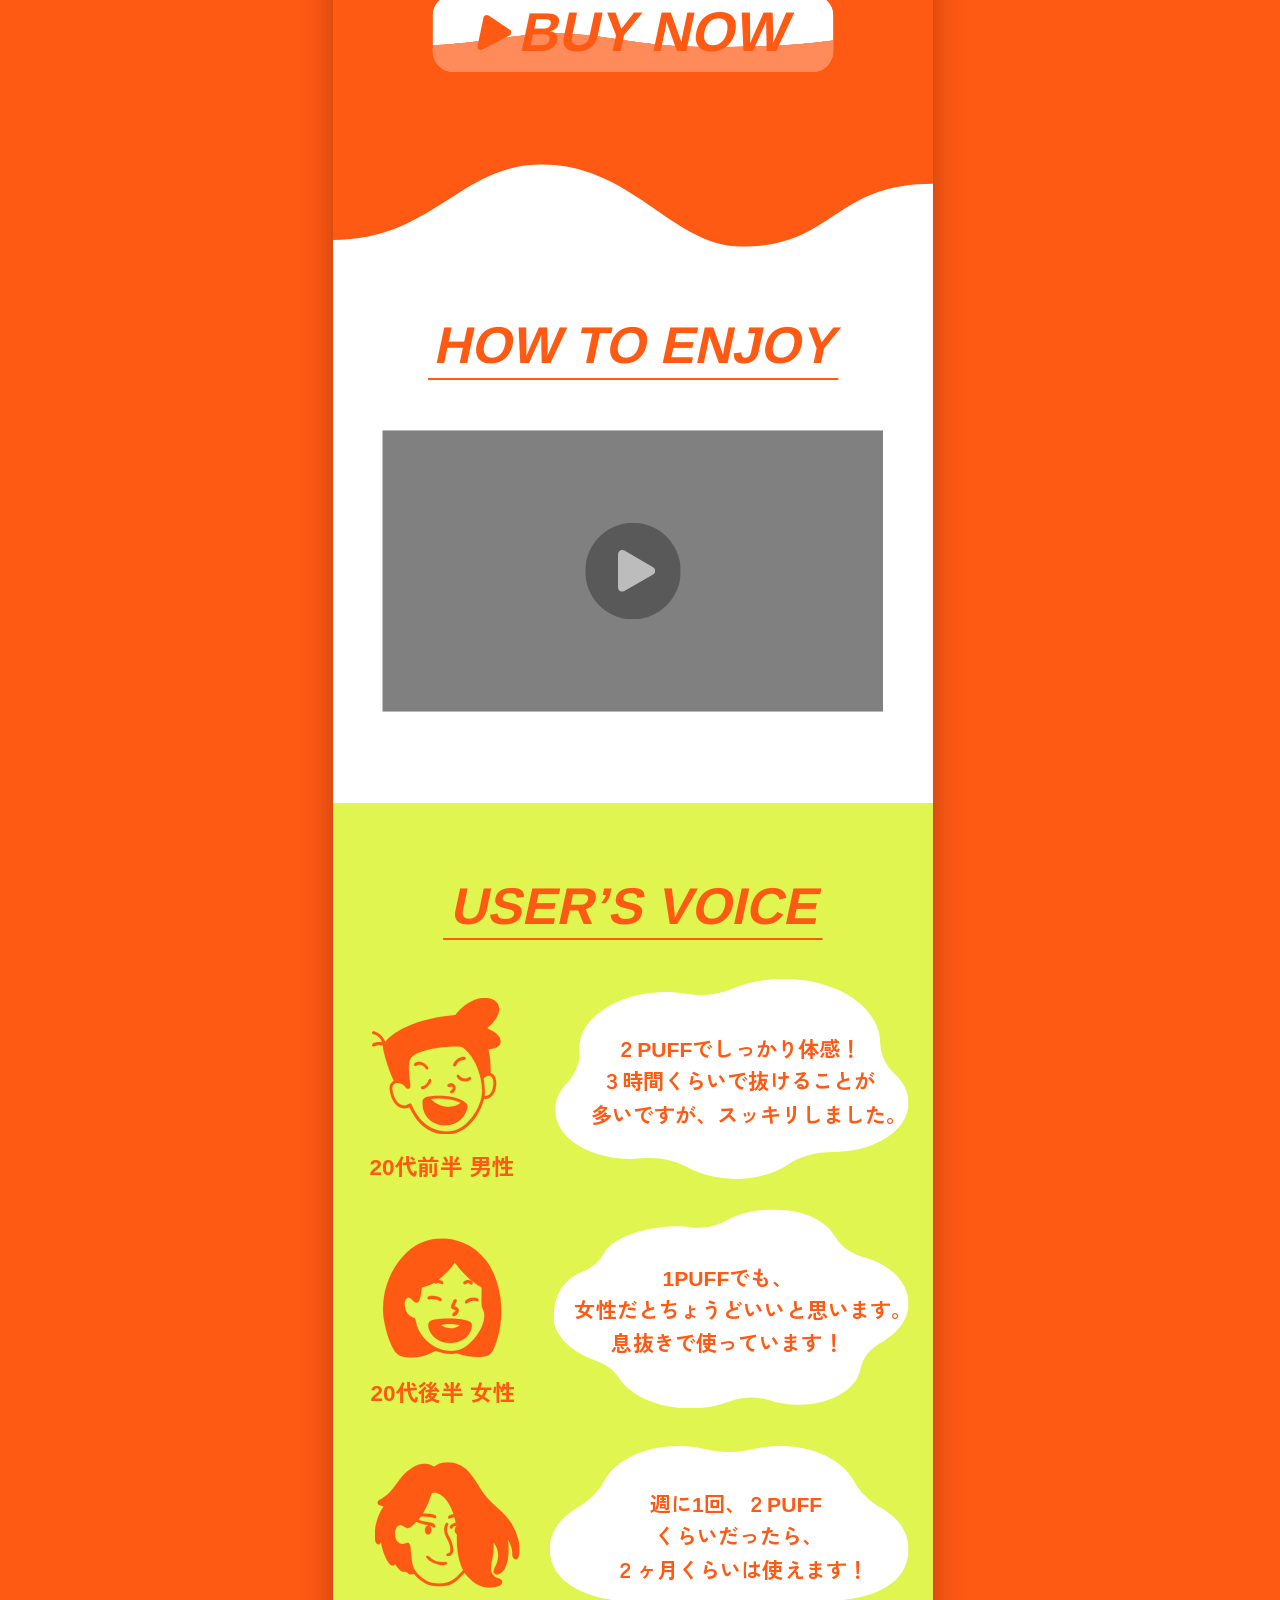
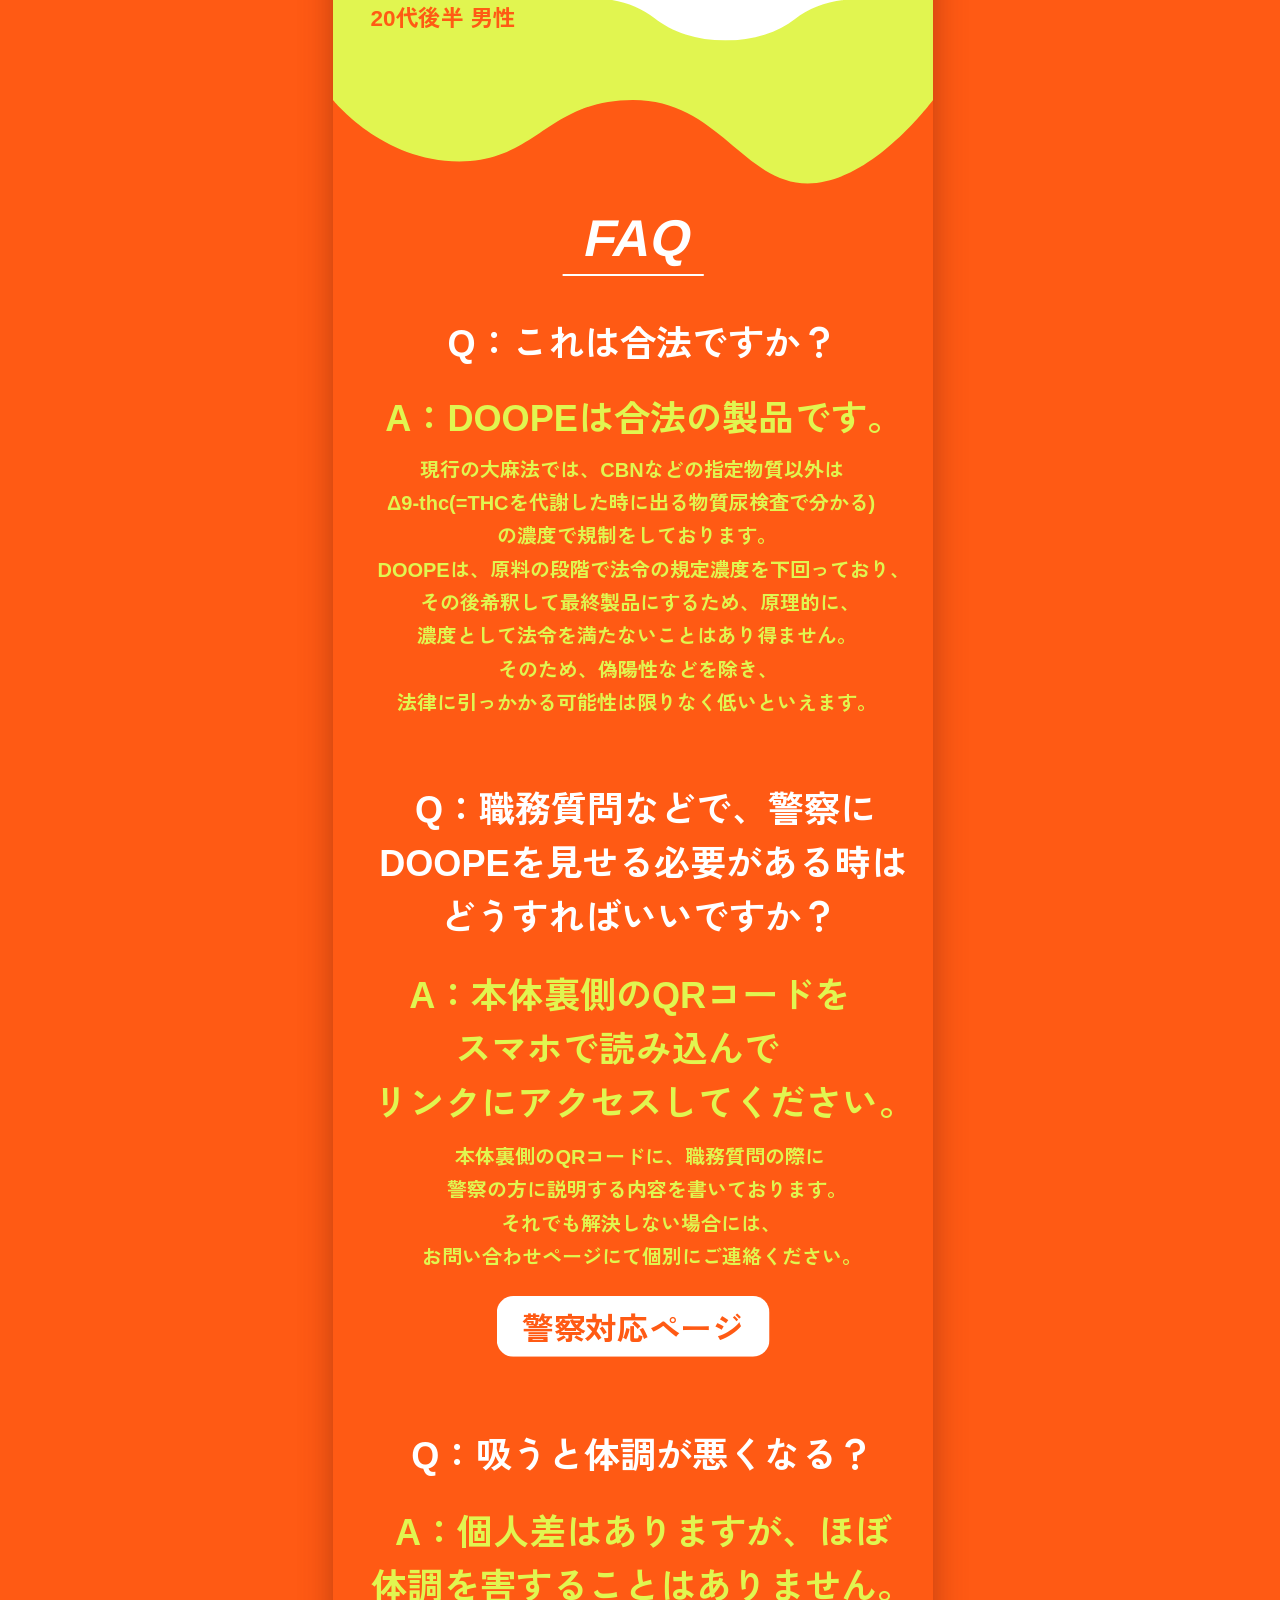
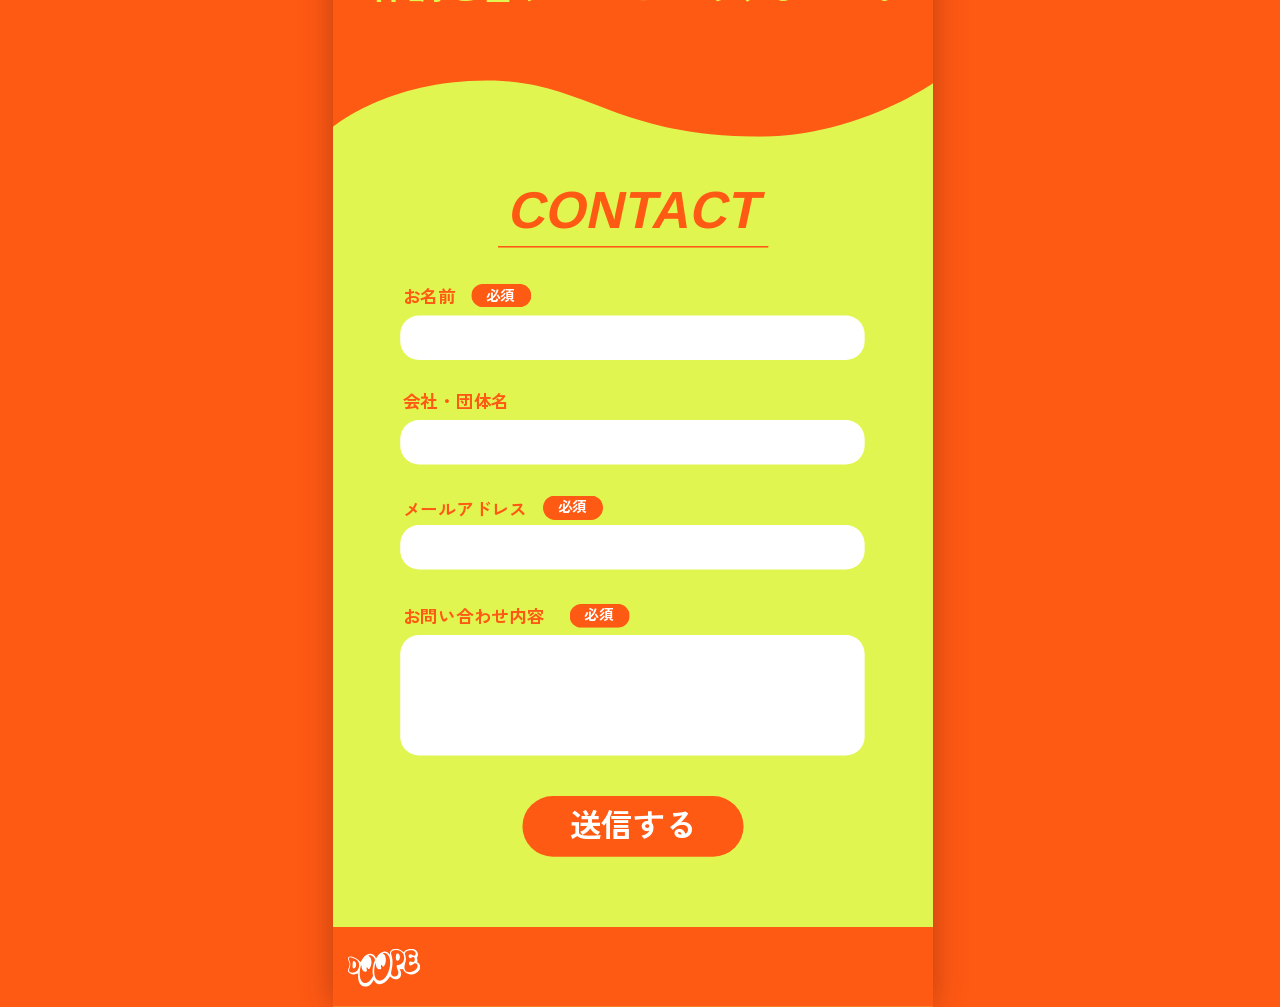
==== commit 37171142: "Add liquid purchase buttons and smooth page transitions" ====
--- a/index.html
+++ b/index.html
@@ -5,12 +5,15 @@
   <meta name="viewport" content="width=device-width,initial-scale=1,viewport-fit=cover">
   <meta name="description" content="DOOPE — それは、新しい酔い方。">
   <title>DOOPE — それは、新しい酔い方。</title>
+  <link rel="prefetch" href="buy.html" as="document">
+  <link rel="prefetch" href="buy.css?v=20260916-4" as="style">
+  <link rel="prefetch" href="assets/buy-product-main.png" as="image">
   <link rel="preconnect" href="https://fonts.googleapis.com">
   <link rel="preconnect" href="https://fonts.gstatic.com" crossorigin>
   <link href="https://fonts.googleapis.com/css2?family=Zen+Kaku+Gothic+New:wght@700&display=swap" rel="stylesheet">
   <link rel="preload" href="assets/lp-imgKv1.webp" as="image" type="image/webp" fetchpriority="high">
-  <link rel="stylesheet" href="styles.css?v=20260904-22">
-  <script src="script.js?v=20260904-18" defer></script>
+  <link rel="stylesheet" href="styles.css?v=20260917-25">
+  <script src="script.js?v=20260917-25" defer></script>
 </head>
 <body class="lp-page">
   <main class="artboard-shell" data-scale-shell aria-label="DOOPE — それは、新しい酔い方。">
@@ -50,9 +53,7 @@
         <div style="position:absolute;inset:66.72% 4.06% 31.07% 36.74%" data-node-id="4:335" data-name="Vector">
           <img alt="" style="position:absolute;display:block;inset:0;max-width:none;width:100%;height:100%" src="assets/lp-imgVector5.svg">
         </div>
-        <div style="position:absolute;inset:44.08% 8.24% 48.24% 8.24%" data-node-id="4:336" data-name="Vector">
-          <img alt="" style="position:absolute;display:block;inset:0;max-width:none;width:100%;height:100%" src="assets/lp-imgVector6.svg">
-        </div>
+
         <div style="position:absolute;inset:30.28% 8.24% 56.55% 8.24%" data-node-id="4:337" data-name="Vector">
           <img alt="" style="position:absolute;display:block;inset:0;max-width:none;width:100%;height:100%" src="assets/lp-imgVector7.svg">
         </div>
@@ -104,6 +105,7 @@
         <div style="position:absolute;inset:0.2% 24.44% 99.33% 66.38%" data-node-id="4:366" data-name="Group">
           <img alt="" style="position:absolute;display:block;inset:0;max-width:none;width:100%;height:100%" src="assets/lp-imgGroup2.svg">
         </div>
+        <a class="header-cart-hotspot" href="cart.html" aria-label="カートを見る"></a>
         <p style="word-break:break-word;position:absolute;font-family:'Helvetica Neue LT Std','Noto Sans JP',Arial,sans-serif;inset:30.7% 26.64% 68.56% 26.97%;line-height:normal;font-style:normal;color:#ff5a14;font-size:100.14px;white-space:nowrap" data-node-id="4:370">
           DOOPE #1
         </p>
@@ -206,7 +208,32 @@
         <section class="feature-carousel" data-carousel aria-label="製品の3つの特徴">
           <div class="feature-carousel__viewport">
             <div class="feature-carousel__track" data-carousel-track>
-              <article class="feature-carousel__slide feature-carousel__slide--transparent" aria-label="1. マンゴーフレーバー"></article>
+              <article class="feature-carousel__slide feature-card" aria-label="1. マンゴーフレーバー"><div class="feature-card__original"><div style="position:absolute;inset:44.08% 8.24% 48.24% 8.24%" data-node-id="4:336" data-name="Vector">
+          <img alt="" style="position:absolute;display:block;inset:0;max-width:none;width:100%;height:100%" src="assets/lp-imgVector6.svg">
+        </div>
+<div style="position:absolute;height:121.05px;left:139.33px;top:7228.29px;width:801.35px" data-node-id="4:399">
+          <img alt="" style="position:absolute;display:block;inset:0;max-width:none;width:100%;height:100%" src="assets/lp-imgFrame4.svg">
+          <p style="word-break:break-word;position:absolute;font-family:'Inter','Noto Sans JP',Arial,sans-serif;font-weight:700;line-height:normal;left:calc(50% - 327.01px);font-style:normal;font-size:65.85px;color:#fff;top:calc(50% - 39.81px);white-space:nowrap" data-node-id="4:401">
+            ❶マンゴーフレーバー
+          </p>
+        </div>
+<div style="word-break:break-word;position:absolute;display:contents;font-family:'Inter','Noto Sans JP',Arial,sans-serif;font-weight:700;inset:49.53% 11.2% 48.73% 13.25%;line-height:normal;font-style:normal;color:#ff5a14;font-size:40.5px;white-space:nowrap" data-node-id="4:402" data-name="Group">
+          <p class="copy-paragraph">
+            <span style="position:absolute;inset:49.53% 11.2% 50.17% 13.25%" data-node-id="4:403">CBDにありがちな苦味や土っぽさを抑えた、</span>
+            <span style="position:absolute;inset:50.01% 20.47% 49.69% 19.53%" data-node-id="4:404">マンゴーのオリジナルフレーバー。</span>
+            <span style="position:absolute;inset:50.49% 17% 49.21% 15.59%" data-node-id="4:405">吸ったあとのニオイも気になりにくく、</span>
+            <span style="position:absolute;inset:50.97% 17.28% 48.73% 15.59%" data-node-id="4:406">外出先でも周囲を気にせず楽しめます。</span>
+          </p>
+        </div>
+<div style="position:absolute;display:contents;inset:45.65% 15.27% 50.71% 15.94%" data-node-id="4:437" data-name="Clip path group">
+          <div style="position:absolute;display:contents;inset:45.65% 15.27% 50.71% 15.94%" data-node-id="4:438" data-name="Mask group">
+            <div data-node-id="4:440" data-name="Rectangle" style="position:absolute;inset:45.08% 14.25% 50.15% 14.26%;mask-type:alpha;mask-composite:intersect;mask-clip:no-clip;mask-repeat:no-repeat;mask-position:18.053px 92.154px;mask-size:742.96px 589.27px;mask-image:url('assets/lp-imgRectangle.svg')">
+              <div style="position:absolute;inset:0;overflow:hidden;pointer-events:none">
+                <img alt="" loading="lazy" decoding="async" style="position:absolute;left:0;max-width:none;width:100%;height:100%;top:0" src="assets/lp-imgRectangle1.webp">
+              </div>
+            </div>
+          </div>
+        </div></div></article>
               <article class="feature-carousel__slide feature-card" aria-label="2. 新成分で強体感">
                 <img class="feature-card__background" src="assets/feature-imgVector.svg" alt="">
                 <div class="feature-card__heading">
@@ -247,20 +274,8 @@
             <button type="button" data-carousel-dot="2" role="tab" aria-selected="false" aria-label="持ち歩きたいデザインを表示"></button>
           </div>
         </section>
-        <div style="position:absolute;height:121.05px;left:139.33px;top:7228.29px;width:801.35px" data-node-id="4:399">
-          <img alt="" style="position:absolute;display:block;inset:0;max-width:none;width:100%;height:100%" src="assets/lp-imgFrame4.svg">
-          <p style="word-break:break-word;position:absolute;font-family:'Inter','Noto Sans JP',Arial,sans-serif;font-weight:700;line-height:normal;left:calc(50% - 327.01px);font-style:normal;font-size:65.85px;color:#fff;top:calc(50% - 39.81px);white-space:nowrap" data-node-id="4:401">
-            ❶マンゴーフレーバー
-          </p>
-        </div>
-        <div style="word-break:break-word;position:absolute;display:contents;font-family:'Inter','Noto Sans JP',Arial,sans-serif;font-weight:700;inset:49.53% 11.2% 48.73% 13.25%;line-height:normal;font-style:normal;color:#ff5a14;font-size:40.5px;white-space:nowrap" data-node-id="4:402" data-name="Group">
-          <p class="copy-paragraph">
-            <span style="position:absolute;inset:49.53% 11.2% 50.17% 13.25%" data-node-id="4:403">CBDにありがちな苦味や土っぽさを抑えた、</span>
-            <span style="position:absolute;inset:50.01% 20.47% 49.69% 19.53%" data-node-id="4:404">マンゴーのオリジナルフレーバー。</span>
-            <span style="position:absolute;inset:50.49% 17% 49.21% 15.59%" data-node-id="4:405">吸ったあとのニオイも気になりにくく、</span>
-            <span style="position:absolute;inset:50.97% 17.28% 48.73% 15.59%" data-node-id="4:406">外出先でも周囲を気にせず楽しめます。</span>
-          </p>
-        </div>
+
+
         <div style="position:absolute;inset:33.38% 26.01% 63.52% 26.01%" data-node-id="4:407" data-name="Group">
           <div style="position:absolute;inset:0 -0.21% -0.19% -0.21%">
             <img alt="" style="display:block;max-width:none;width:100%;height:100%" src="assets/lp-imgGroup3.svg">
@@ -287,7 +302,21 @@
             <span style="position:absolute;inset:32.18% 18.11% 67.42% 18.65%;white-space:nowrap" data-node-id="4:432">TERPEN&amp;LIQUITIZER 30%</span>
           </p>
         </div>
-        <div style="position:absolute;height:139.38px;left:179.16px;top:8630.2px;width:721.68px" data-node-id="4:433">
+        <a class="buy-now-hotspot buy-now-hotspot--hero" href="buy.html" aria-label="DOOPE #1を購入する" style="position:absolute;height:139.38px;left:179.16px;top:1470px;width:721.68px" data-node-id="15:2"><div class="buy-now-visual">
+          <img alt="" style="position:absolute;display:block;inset:0;max-width:none;width:100%;height:100%" src="assets/hero-buy-frame.svg">
+          <div data-node-id="15:4" style="position:absolute;display:flex;align-items:center;justify-content:center;left:21.87%;right:7.16%;top:calc(50% - 46.89px);container-type:size">
+            <div style="flex:none;height:hypot(-4.91186cqw,100cqh);width:95.0881cqw;transform:skewX(-12deg)">
+              <p style="word-break:break-word;font-family:'Helvetica Neue LT Std','Noto Sans JP',Arial,sans-serif;line-height:0;font-style:normal;position:relative;color:#ff5a14;font-size:0px;white-space:nowrap">
+                <span style="line-height:normal;font-size:98.376px">B</span>
+                <span style="line-height:normal;font-size:100.57px">UY NOW</span>
+              </p>
+            </div>
+          </div>
+          <div style="position:absolute;inset:26.17% 80.35% 28.74% 11.14%" data-node-id="15:5" data-name="Vector">
+            <img alt="" style="position:absolute;display:block;inset:0;max-width:none;width:100%;height:100%" src="assets/hero-buy-arrow.svg">
+          </div>
+        </div></a>
+        <a class="buy-now-hotspot" href="buy.html" aria-label="DOOPE #1を購入する" style="position:absolute;height:139.38px;left:179.16px;top:8630.2px;width:721.68px" data-node-id="4:433"><div class="buy-now-visual">
           <img alt="" style="position:absolute;display:block;inset:0;max-width:none;width:100%;height:100%" src="assets/lp-imgFrame3.svg">
           <div data-node-id="4:435" style="position:absolute;display:flex;align-items:center;justify-content:center;left:21.87%;right:7.16%;top:calc(50% - 46.89px);container-type:size">
             <div style="flex:none;height:hypot(-4.91186cqw,100cqh);width:95.0881cqw;transform:skewX(-12deg)">
@@ -300,16 +329,9 @@
           <div style="position:absolute;inset:26.17% 80.35% 28.74% 11.14%" data-node-id="4:436" data-name="Vector">
             <img alt="" style="position:absolute;display:block;inset:0;max-width:none;width:100%;height:100%" src="assets/lp-imgVector16.svg">
           </div>
-        </div>
-        <div style="position:absolute;display:contents;inset:45.65% 15.27% 50.71% 15.94%" data-node-id="4:437" data-name="Clip path group">
-          <div style="position:absolute;display:contents;inset:45.65% 15.27% 50.71% 15.94%" data-node-id="4:438" data-name="Mask group">
-            <div data-node-id="4:440" data-name="Rectangle" style="position:absolute;inset:45.08% 14.25% 50.15% 14.26%;mask-type:alpha;mask-composite:intersect;mask-clip:no-clip;mask-repeat:no-repeat;mask-position:18.053px 92.154px;mask-size:742.96px 589.27px;mask-image:url('assets/lp-imgRectangle.svg')">
-              <div style="position:absolute;inset:0;overflow:hidden;pointer-events:none">
-                <img alt="" loading="lazy" decoding="async" style="position:absolute;left:0;max-width:none;width:100%;height:100%;top:0" src="assets/lp-imgRectangle1.webp">
-              </div>
-            </div>
-          </div>
-        </div>
+        </div></a>
+
+
         <div style="position:absolute;display:contents;inset:0.08% 66.51% 99.22% 13.66%" data-node-id="4:441" data-name="Group">
           <div style="position:absolute;inset:0.11% 67.22% 99.49% 29.14%" data-node-id="4:442" data-name="Vector">
             <img alt="" style="position:absolute;display:block;inset:0;max-width:none;width:100%;height:100%" src="assets/lp-imgVector17.svg">
--- a/buy.css
+++ b/buy.css
@@ -0,0 +1,69 @@
+.buy-page{background:#ff5a14}
+.buy-shell{position:relative;width:100%;max-width:600px;height:0;margin:0 auto;overflow:visible;box-shadow:0 0 30px rgba(110,32,10,.45)}
+.buy-artboard{position:absolute;left:0;top:0;width:1080px;height:6644px;overflow:hidden;background:#ff5a14;opacity:0;transform-origin:top left;color:#fff;font-family:Inter,Helvetica,Arial,sans-serif}
+.buy-artboard.is-scaled{opacity:1}
+.buy-header,.buy-footer{position:absolute;left:0;width:1080px;height:174px;background:#e1f550}
+.buy-header{top:0}
+.buy-footer{top:6470px}
+.buy-header a{position:absolute;left:160.02px;top:21.52px;width:214.15px;height:112.25px}
+.buy-header img{width:100%;height:100%}
+.buy-main{position:absolute;left:0;top:174px;width:1080px;height:6296px;background:#ff5a14}
+.buy-gallery{position:absolute;left:137px;top:103px;width:806px;height:906px;touch-action:pan-y;user-select:none}
+.buy-gallery__viewport{width:806px;height:806px;overflow:hidden}
+.buy-gallery__track{--carousel-index:0;--carousel-drag:0px;display:flex;width:400%;height:806px;transform:translate3d(calc(var(--carousel-index) * -25% + var(--carousel-drag)),0,0);transition:transform .42s cubic-bezier(.22,.72,.28,1);will-change:transform}
+.buy-gallery.is-dragging .buy-gallery__track{transition:none}
+.buy-gallery__slide{position:relative;flex:0 0 25%;width:806px;height:806px;overflow:hidden;background:#ff5a14}
+.buy-gallery__slide:not(:first-child){padding:20px}
+.buy-gallery__slide:not(:first-child)::before{content:"";position:absolute;inset:20px;background:#ff5a14;box-shadow:0 0 20px rgba(0,0,0,.35)}
+.buy-gallery__slide img{position:relative;display:block;width:100%;height:100%;object-fit:cover;pointer-events:none;-webkit-user-drag:none}
+.buy-gallery__slide:first-child img{object-fit:contain}
+.buy-gallery__slide--device img{width:72%;height:86%;margin:7% auto;object-fit:contain}
+.buy-gallery__slide:last-child img{object-position:50% 38%}
+.buy-gallery-dots{position:absolute;left:223.12px;top:864px;display:flex;gap:63.16px}
+.buy-gallery-dots button{width:42.44px;height:42.44px;padding:0;border:4px solid #fff;border-radius:50%;background:transparent;cursor:pointer}
+.buy-gallery-dots button.is-active{background:#fff}
+.buy-gallery-dots button:focus-visible{outline:6px solid #e1f550;outline-offset:6px}
+#product-title{position:absolute;left:113px;top:1077.48px;margin:0;font-size:110px;line-height:133px;font-weight:400;white-space:nowrap}
+.buy-title-rule{position:absolute;left:115.73px;top:1199.82px;width:559.9px;height:3px;background:#fff}
+.buy-formula{position:absolute;left:120.13px;top:1209.22px;font:400 32px/37px Helvetica,Arial,sans-serif;white-space:nowrap}
+.buy-summary{position:absolute;left:146px;top:1265.33px;width:788.15px;height:338.58px}
+.buy-summary>img{position:absolute;left:0;top:0;width:338.58px;height:338.58px}
+.buy-summary-copy{position:absolute;left:462.15px;top:6.89px;width:326px;font-size:19.24px;line-height:33.68px}
+.buy-summary-copy p+p{margin-top:33.68px}
+.buy-order{position:absolute;inset:0;pointer-events:none}
+.buy-variant{position:absolute;left:113px;width:778px;height:97px;font-size:64px;line-height:77px}
+.buy-variant--half{top:1630px}
+.buy-variant--full{top:1742px}
+.buy-price{position:absolute;left:0;top:12px;width:240px}
+.buy-size{position:absolute;left:262px;top:12px;white-space:nowrap}
+.buy-variant label{position:absolute;left:577px;top:0;width:201px;height:97px}
+.buy-variant select{width:201px;height:97px;padding:0 81px 0 36px;border:0;border-radius:10px;background:linear-gradient(to right,#fff 0,#fff 120px,#d9d9d9 120px,#d9d9d9 100%);color:#ff5a14;font:400 64px/97px Inter,Arial,sans-serif;appearance:none;cursor:pointer;pointer-events:auto}
+.buy-variant label::after{content:"";position:absolute;right:24px;top:30px;width:29px;height:29px;border-right:4px solid #ff5a14;border-bottom:4px solid #ff5a14;transform:rotate(45deg);pointer-events:none}
+.buy-cart-button{position:absolute;left:123px;top:1909px;width:833px;height:174px;border:4px solid #fff;border-radius:44px;background:transparent;color:#fff;font:400 64px/1 Inter,Arial,sans-serif;cursor:pointer;pointer-events:auto}
+.buy-cart-button:hover{background:rgba(255,255,255,.08)}
+.buy-cart-button:focus-visible,.buy-variant select:focus-visible{outline:6px solid #e1f550;outline-offset:6px}
+.buy-cart-status{position:absolute;left:123px;top:2092px;width:833px;text-align:center;font-size:28px}
+.buy-copy-block{position:absolute;left:39px;width:1012px;font-size:44px;line-height:77px}
+.buy-copy-block h2{margin:0;font:400 44px/77px Inter,Helvetica,Arial,sans-serif}
+.buy-copy-block p{margin:0}
+.buy-warning{top:2223.35px}
+.buy-warning p{margin-top:0}
+.buy-accordion{position:absolute;left:39px;top:2608.35px;width:1002px;font-size:44px;line-height:70px}
+.buy-accordion details{border-top:4px solid #fff}
+.buy-accordion details:last-child{border-bottom:4px solid #fff}
+.buy-accordion summary{position:relative;display:flex;align-items:center;min-height:130px;padding:18px 100px 18px 0;font:400 44px/1.35 Inter,Helvetica,Arial,sans-serif;list-style:none;cursor:pointer}
+.buy-accordion summary::-webkit-details-marker{display:none}
+.buy-accordion summary::before,.buy-accordion summary::after{content:"";position:absolute;right:27px;top:50%;width:46px;height:4px;background:#fff;transform:translateY(-50%);transition:transform .25s ease}
+.buy-accordion summary::after{transform:translateY(-50%) rotate(90deg)}
+.buy-accordion details[open] summary::after{transform:translateY(-50%) rotate(0)}
+.buy-accordion summary:focus-visible{outline:6px solid #e1f550;outline-offset:-6px}
+.buy-accordion__content{padding:4px 0 64px}
+.buy-accordion__content p{margin:0}
+.buy-accordion__content p+p{margin-top:70px}
+.buy-accordion__content ul{margin:70px 0 0 -11px;padding:0;list-style:none}
+.buy-accordion__content li::before{content:"・"}
+.buy-howto{position:absolute;left:0;top:5531px;width:1080px;height:765px}
+.buy-howto h2{position:absolute;left:181px;top:20px;width:721px;margin:0;font:italic 700 88px/1 Inter,Helvetica,Arial,sans-serif;text-align:center;white-space:nowrap}
+.buy-howto-rule{position:absolute;left:171.9px;top:101.93px;width:735.67px;height:4px;background:#fff}
+.buy-howto-placeholder{position:absolute;left:105px;top:173.4px;width:902.1px;height:507.43px;background:#8b8b8b}
+@media (prefers-reduced-motion:reduce){.buy-cart-button,.buy-gallery__track,.buy-accordion summary::after{transition:none}}
--- a/styles.css
+++ b/styles.css
@@ -14,6 +14,10 @@
 .lp-page .artboard{position:absolute;left:0;top:0;width:1080px;max-width:none;height:16212.08984375px;margin:0;opacity:0;transform-origin:top left}
 .lp-page .artboard.is-scaled{opacity:1}
 .feature-page{background:#1b1b1b}
+.buy-now-hotspot{position:absolute;z-index:15;left:179.16px;top:8630.2px;width:721.68px;height:139.38px;border-radius:70px;cursor:pointer}
+.buy-now-hotspot:focus-visible{outline:6px solid #fff;outline-offset:7px}
+.header-cart-hotspot{position:absolute;z-index:15;left:700px;top:15px;width:130px;height:110px;border-radius:18px;cursor:pointer}
+.header-cart-hotspot:focus-visible{outline:6px solid #fff;outline-offset:4px}
 
 /* Figma's “Helvetica Neue LT Std 75 Bold” is a bold face. Keep its weight when
    the browser resolves the family through a local font or a fallback. */
@@ -31,7 +35,7 @@
 [data-node-id="4:395"]{top:14844.03px!important;width:483.56px}
 
 /* Center labels inside their Figma button frames. */
-[data-node-id="4:435"]{top:calc(50% - 63.89px)!important;left:21.87%!important;right:7.16%!important}
+[data-node-id="4:435"],[data-node-id="15:4"]{top:calc(50% - 46.89px)!important;left:21.87%!important;right:7.16%!important}
 [data-node-id="4:534"]{left:50%!important;transform:translateX(-50%)!important}
 [data-node-id="4:536"]{inset:0!important;display:flex;align-items:center;justify-content:center}
 
@@ -44,13 +48,13 @@
 [data-node-id="4:563"],[data-node-id="4:566"],[data-node-id="4:569"]{transform:translateY(4px)}
 [data-node-id="4:564"],[data-node-id="4:567"],[data-node-id="4:570"]{transform:translateY(-2px)}
 
-/* Swipeable feature cards. Slide one stays transparent over the original Figma card. */
+/* Each complete card moves with the track, including its background. */
 .feature-carousel{position:absolute;z-index:8;left:88.95px;top:7145.73px;width:902.1px;height:1360px;touch-action:pan-y;user-select:none}
-.feature-carousel__viewport{width:902.1px;height:1245.47px;overflow:hidden;border-radius:100px}
-.feature-carousel__track{--carousel-index:0;--carousel-drag:0px;display:flex;width:300%;height:1245.47px;transform:translate3d(calc(var(--carousel-index) * -33.333333% + var(--carousel-drag)),0,0);transition:transform .42s cubic-bezier(.22,.72,.28,1);will-change:transform}
+.feature-carousel__viewport{width:1080px;margin-left:-88.95px;height:1245.47px;overflow:hidden}
+.feature-carousel__track{--carousel-index:0;--carousel-drag:0px;display:flex;gap:40px;width:max-content;margin-left:88.95px;height:1245.47px;transform:translate3d(calc(var(--carousel-index) * -942.1px + var(--carousel-drag)),0,0);transition:transform .42s cubic-bezier(.22,.72,.28,1);will-change:transform}
 .feature-carousel.is-dragging .feature-carousel__track{transition:none}
-.feature-carousel__slide{position:relative;flex:0 0 33.333333%;width:902.1px;height:1245.47px;overflow:hidden}
-.feature-carousel__slide--transparent{background:transparent}
+.feature-carousel__slide{position:relative;flex:0 0 902.1px;width:902.1px;height:1245.47px;overflow:hidden;border-radius:100px}
+.feature-card__original{position:absolute;left:-88.95px;top:-7145.73px;width:1080px;height:16212.08984375px}
 .feature-card__background{position:absolute;inset:0;width:902.1px;height:1245.47px}
 .feature-card__heading{position:absolute;left:50.37px;top:82.56px;width:801.35px;height:121.05px}
 .feature-card__heading img{position:absolute;inset:0;width:100%;height:100%}
@@ -84,3 +88,39 @@
 [data-node-id="4:554"],[data-node-id="4:555"],[data-node-id="4:556"],[data-node-id="4:557"],[data-node-id="4:495"]{visibility:hidden}
 .sr-only{position:absolute!important;width:1px!important;height:1px!important;padding:0!important;margin:-1px!important;overflow:hidden!important;clip:rect(0,0,0,0)!important;white-space:nowrap!important;border:0!important}
 @media (min-width:1942px){.feature-page .artboard{max-width:1941.25px}}
+
+/* A soft pulse and tactile feedback for both purchase buttons. */
+.buy-now-hotspot{transform-origin:center;transition:transform .2s ease,filter .2s ease;-webkit-tap-highlight-color:transparent}
+.buy-now-visual{position:absolute;inset:0;transform-origin:center;animation:buy-now-breathe 5s ease-in-out infinite;transition:transform .2s ease}
+.buy-now-visual [data-name="Vector"]{transition:filter .45s ease}
+.buy-now-visual p{transition:color .45s ease}
+@keyframes buy-now-breathe{0%,15%,100%{transform:scale(1);filter:drop-shadow(0 0 0 rgba(110,32,10,0))}65%{transform:scale(1.05);filter:drop-shadow(0 14px 10px rgba(110,32,10,.3))}90%{transform:scale(.99);filter:drop-shadow(0 3px 3px rgba(110,32,10,.08))}}
+@media (hover:hover){
+  .buy-now-hotspot:hover{transform:scale(1.04);filter:none}
+  .buy-now-hotspot:hover .buy-now-visual{animation:none;transform:scale(1);filter:none}
+  .buy-now-hotspot:hover p{color:#fff!important}
+  .buy-now-hotspot:hover [data-name="Vector"]{filter:brightness(0) invert(1)}
+}
+.buy-now-hotspot:focus-visible{transform:scale(1.04)}
+.buy-now-hotspot:focus-visible .buy-now-visual{animation:none;transform:scale(1);filter:none}
+.buy-now-hotspot:focus-visible p{color:#fff!important}
+.buy-now-hotspot:focus-visible [data-name="Vector"]{filter:brightness(0) invert(1)}
+.buy-now-hotspot:active{transform:translateY(4px) scale(.97);filter:drop-shadow(0 2px 0 rgba(255,90,20,.35));transition-duration:.1s}
+.buy-now-hotspot:active .buy-now-visual{animation:none;transform:scale(1)}
+@media (prefers-reduced-motion:reduce){
+  .buy-now-hotspot,.buy-now-visual,.buy-now-visual p,.buy-now-visual [data-name="Vector"]{animation:none;transition:none}
+  .buy-now-hotspot:hover,.buy-now-hotspot:active,.buy-now-hotspot:hover .buy-now-visual,.buy-now-hotspot:hover [data-name="Vector"]{transform:none}
+}
+
+/* A continuous wave surface, clipped to the original button shape. */
+.buy-now-visual{overflow:hidden;border-radius:38.17px;isolation:isolate}
+.buy-now-visual>div{z-index:2}
+.buy-now-liquid{position:absolute;inset:0;width:100%;height:100%;z-index:1;pointer-events:none}
+
+/* Fixed to the viewport, outside the scaled Figma artboard. */
+.liquid-page-transition{position:fixed;inset:0;width:100vw;height:100dvh;z-index:2147483000;pointer-events:auto}
+.is-liquid-navigating{touch-action:none}
+.is-liquid-navigating .buy-now-visual{animation-play-state:paused}
+
+/* Keep the same content width throughout navigation and page reveal. */
+html{scrollbar-gutter:stable}
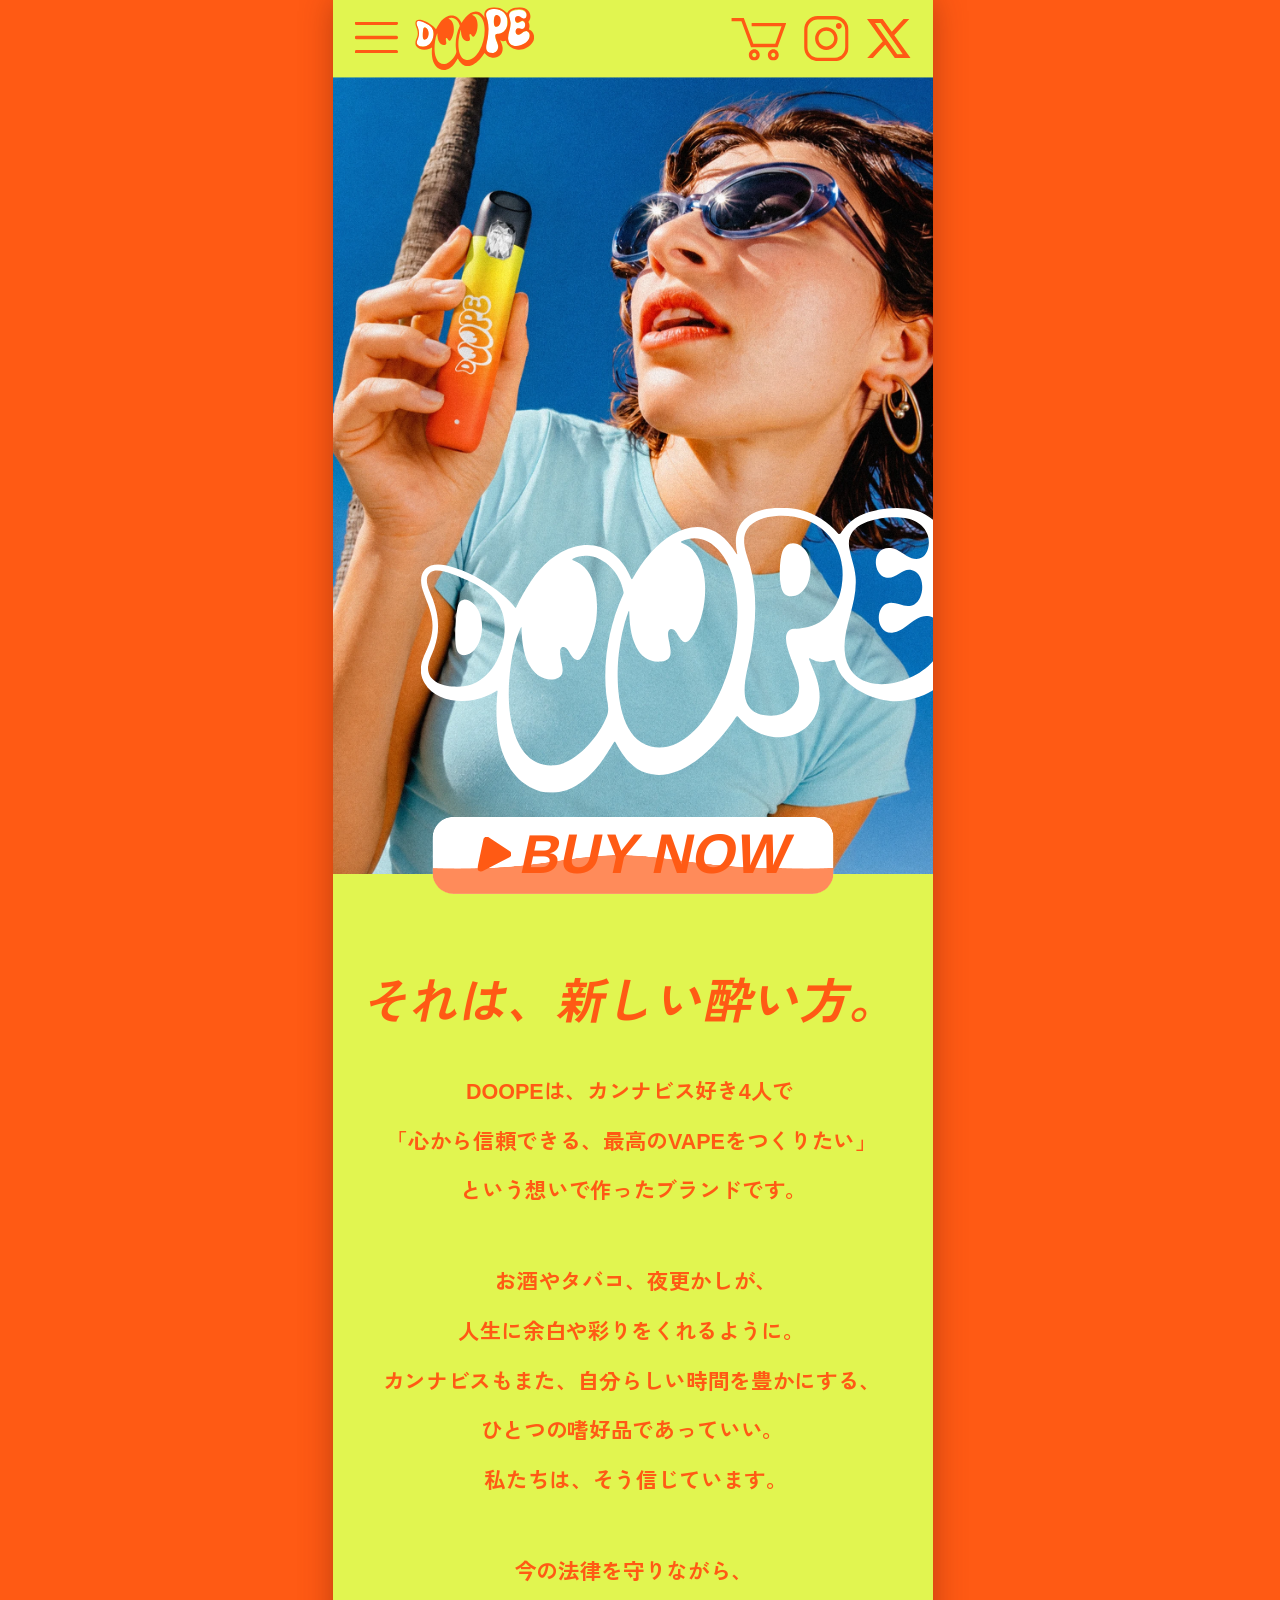
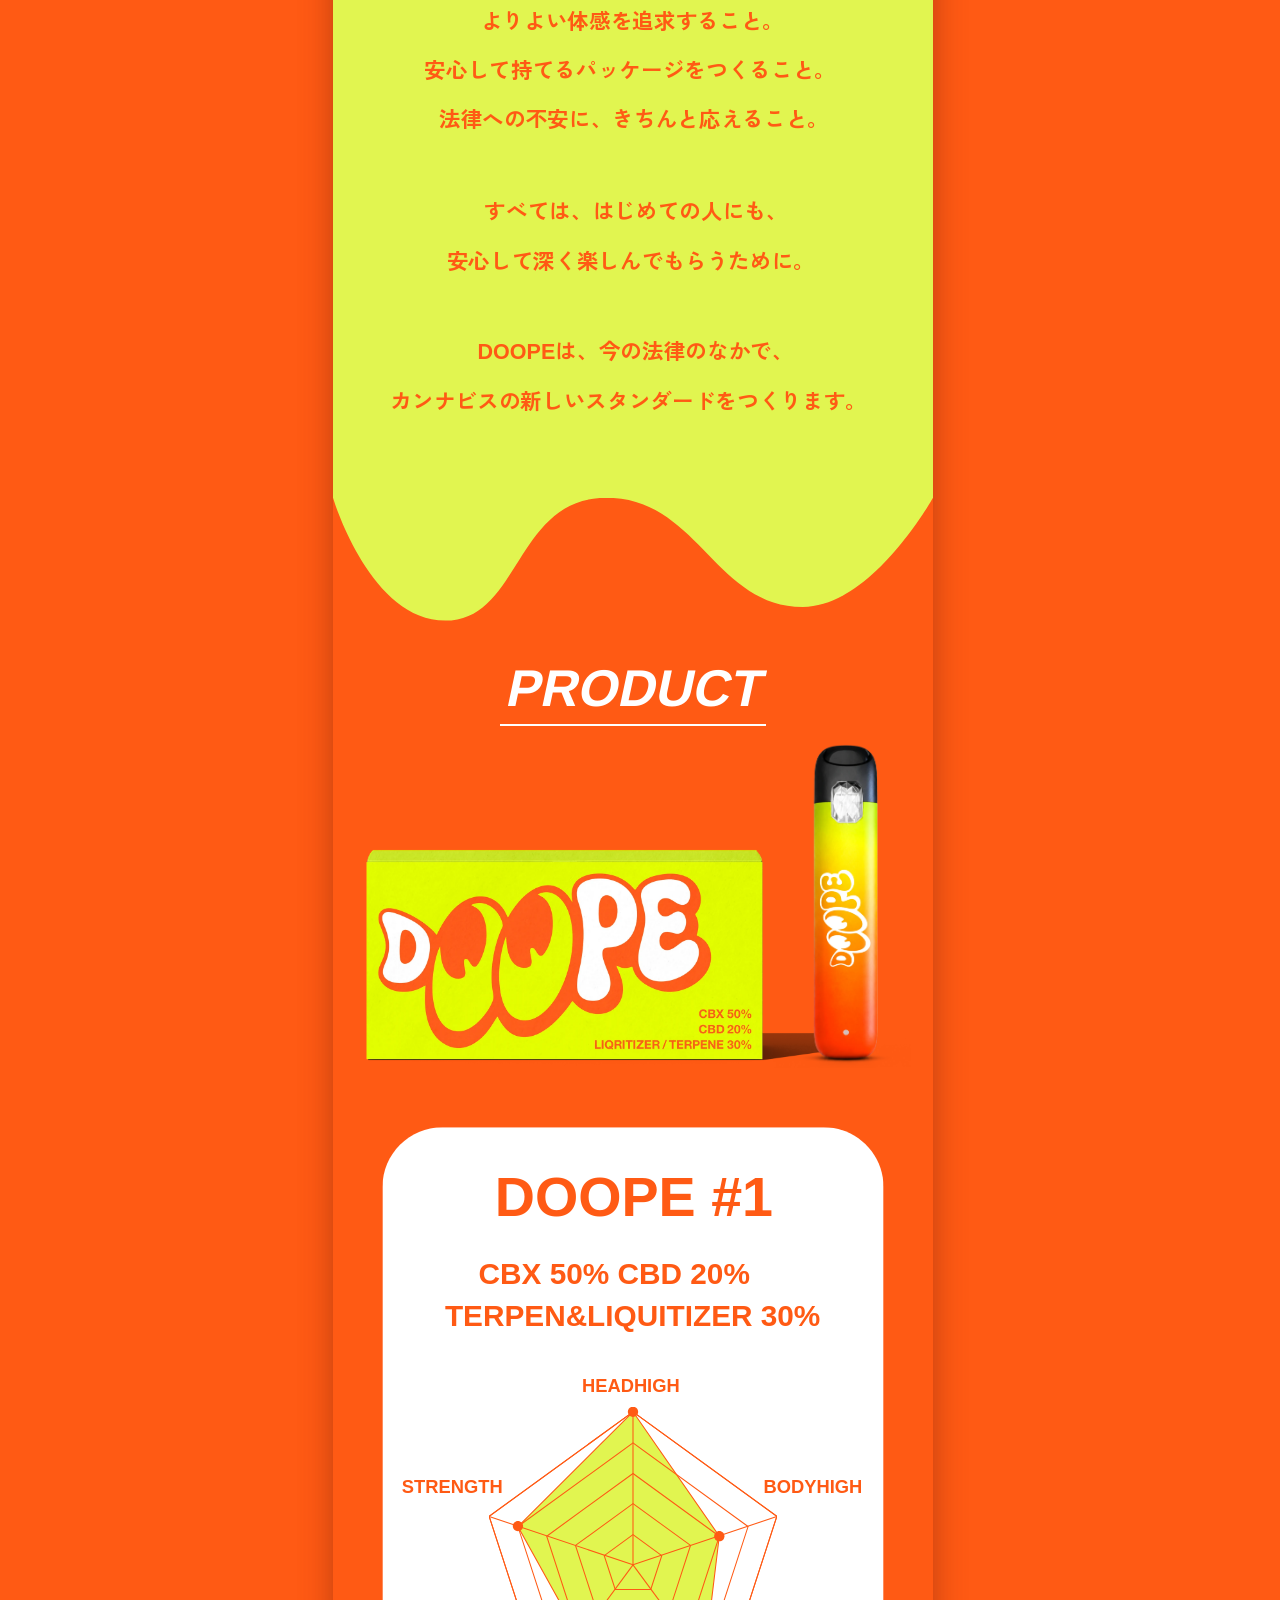
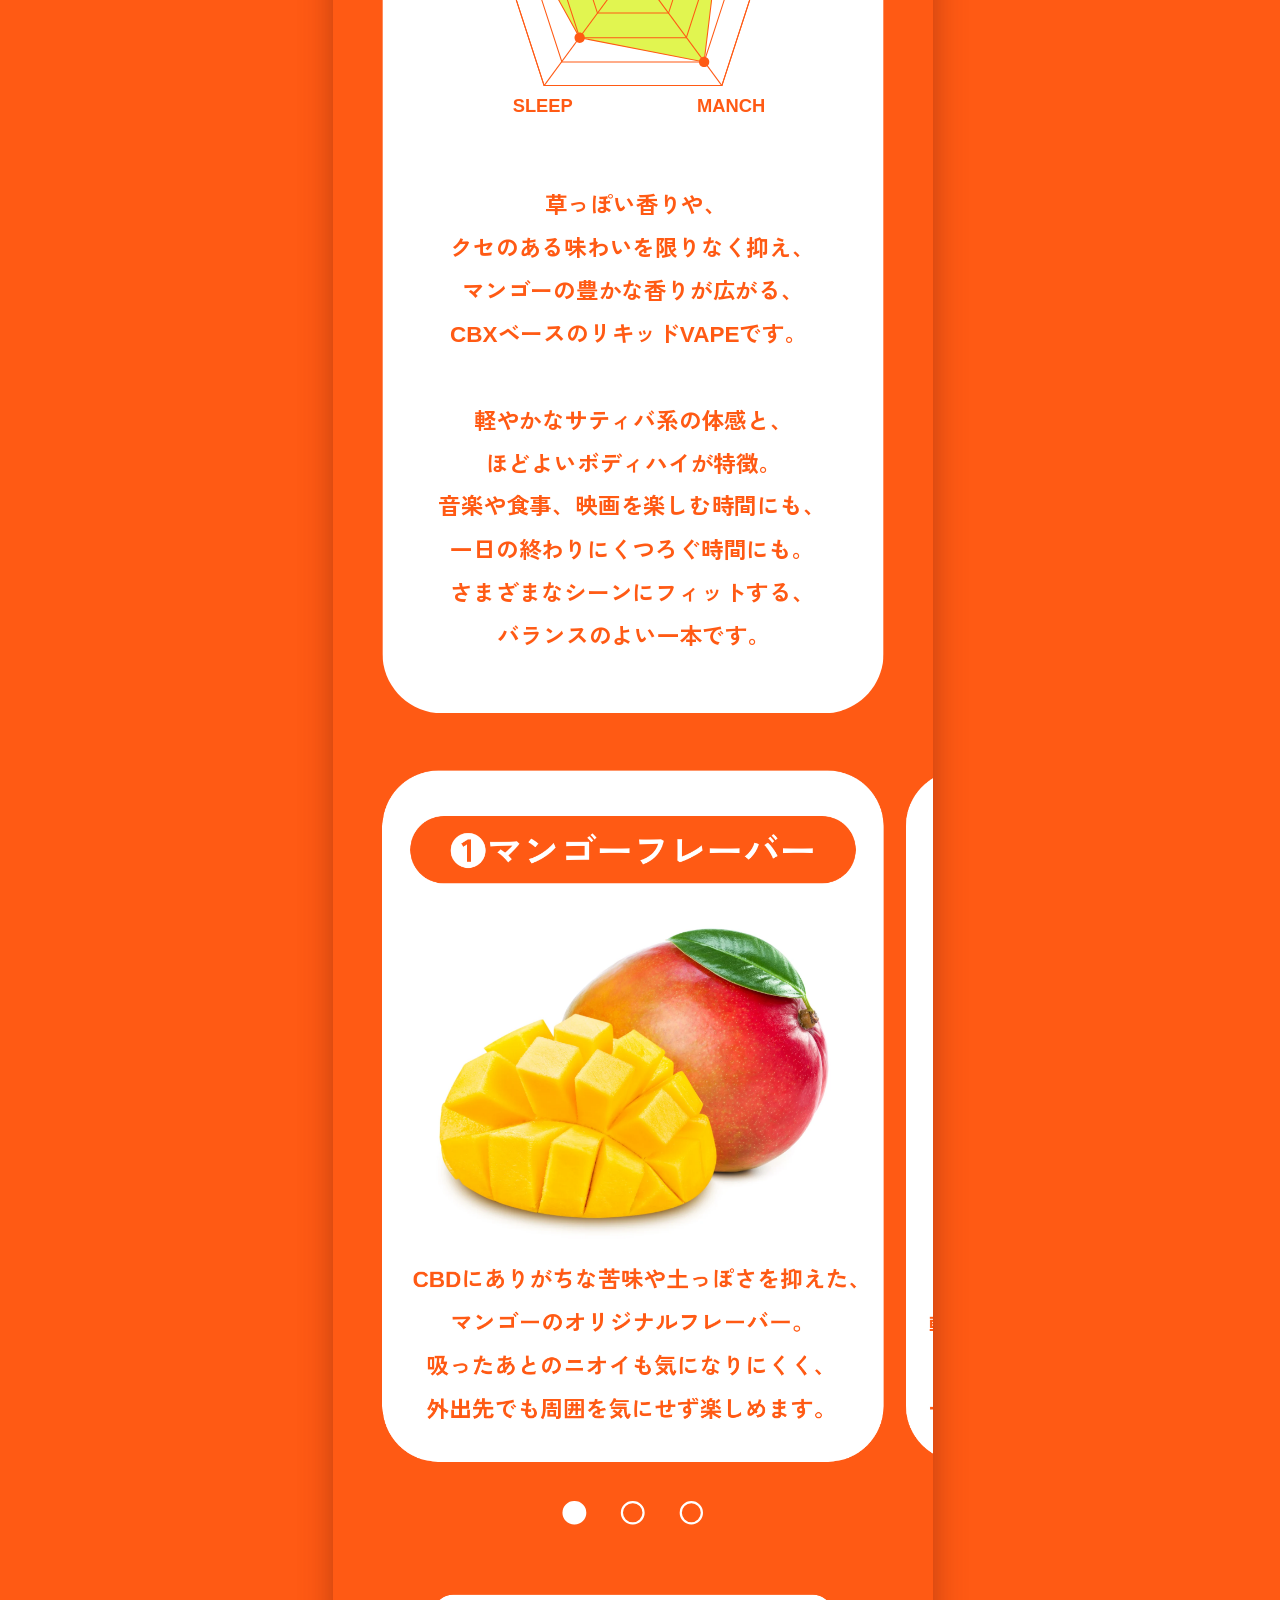
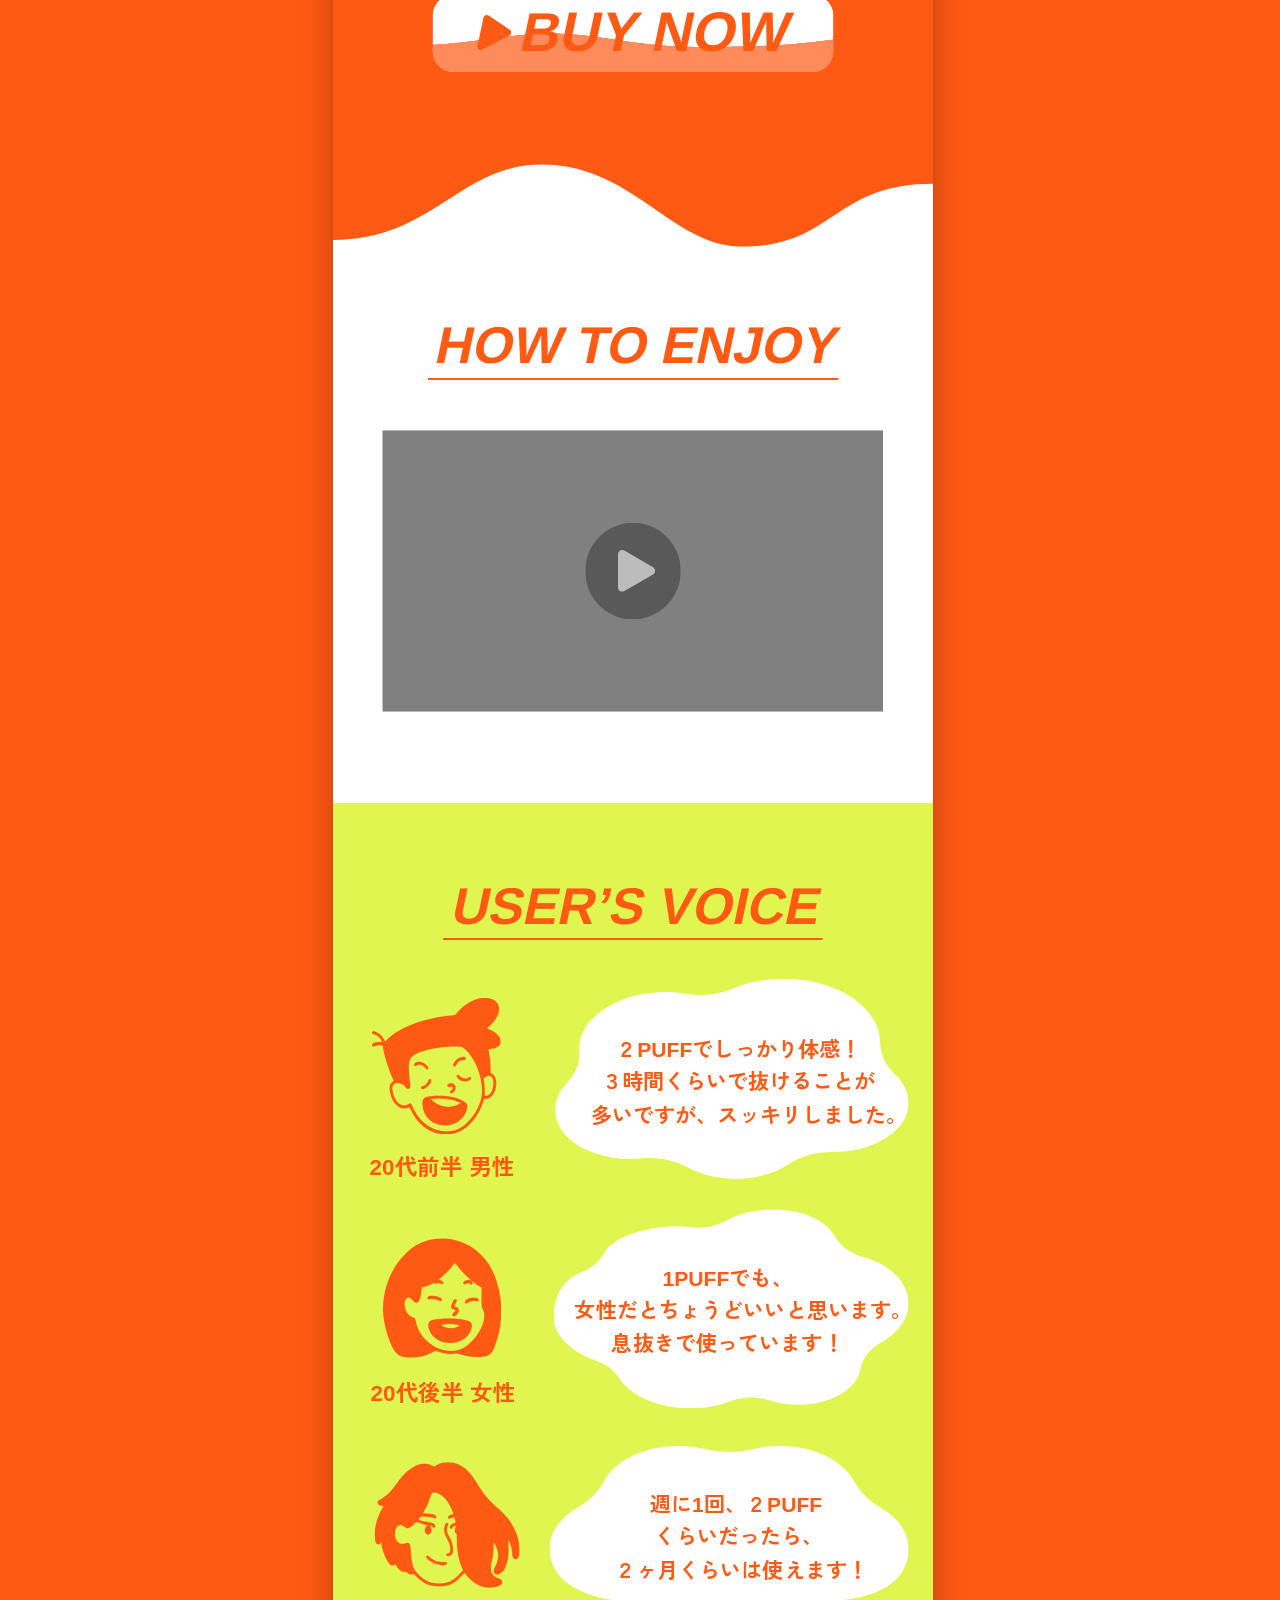
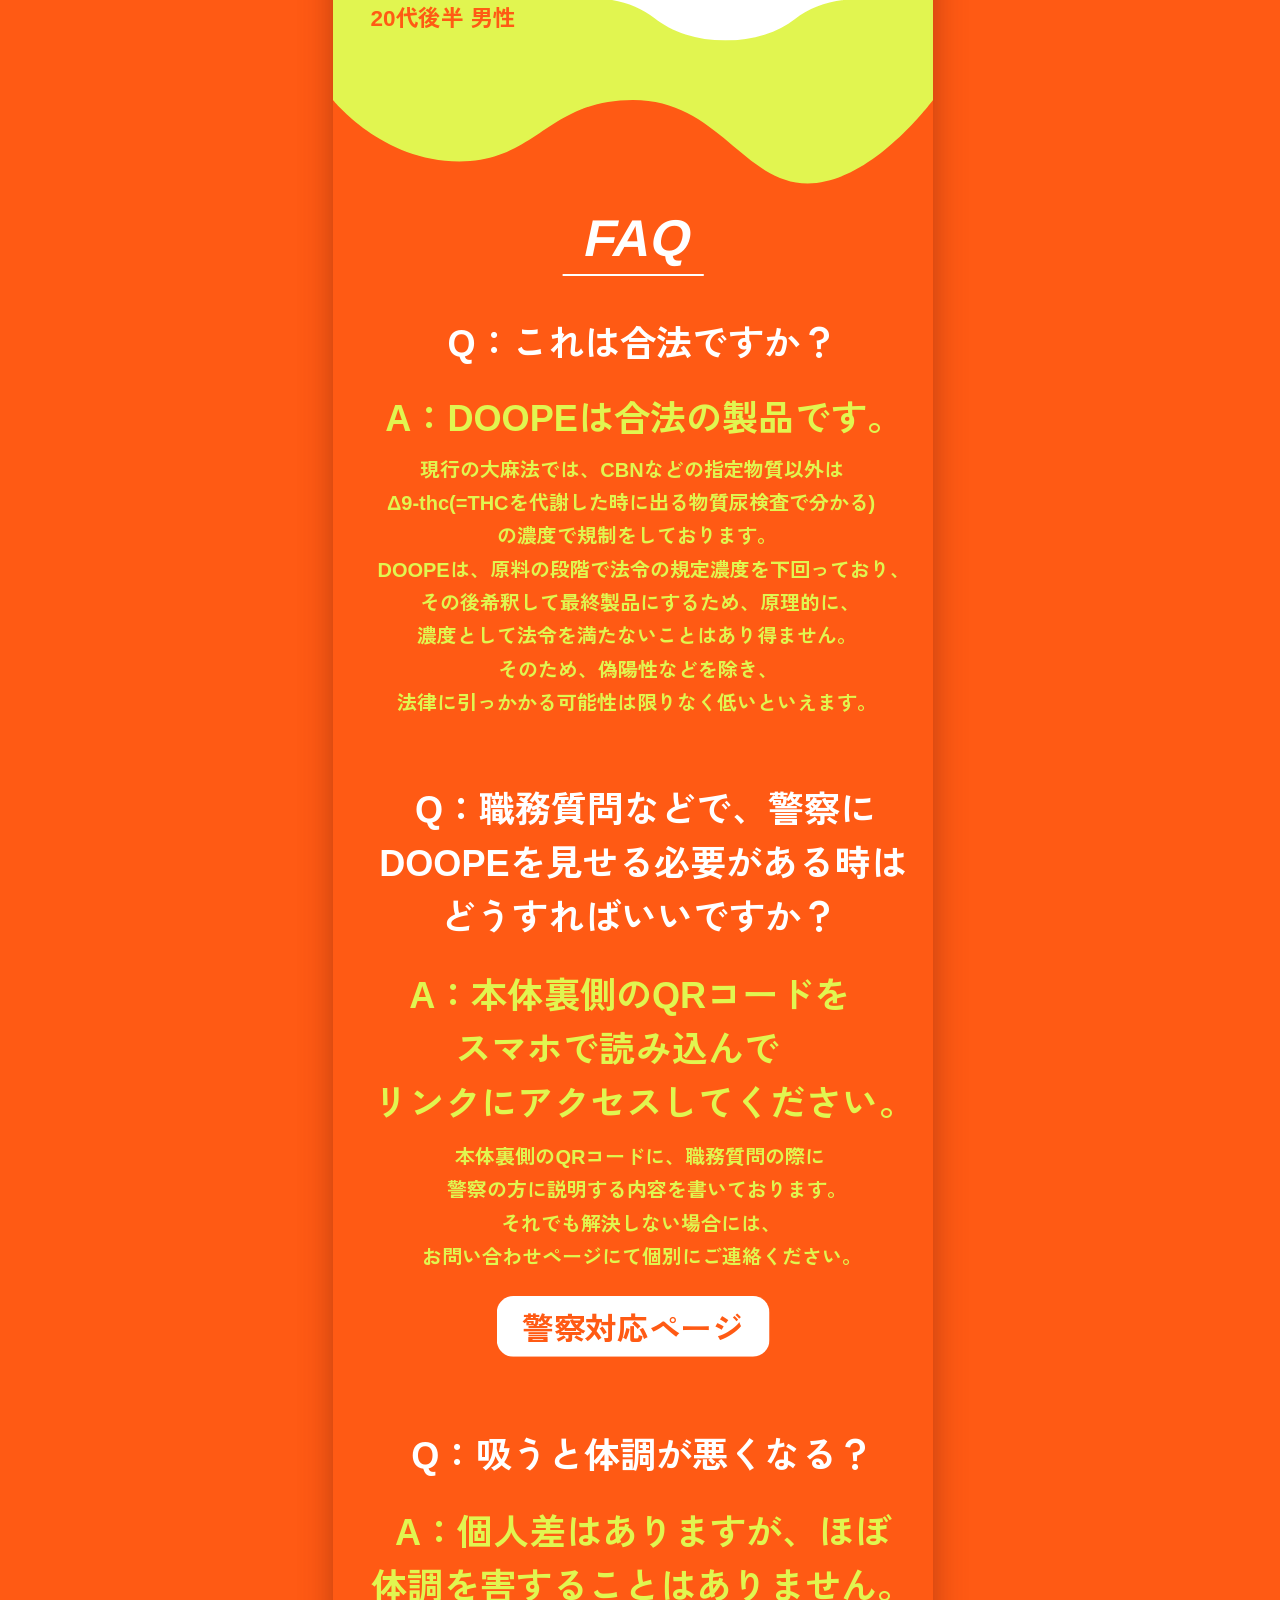
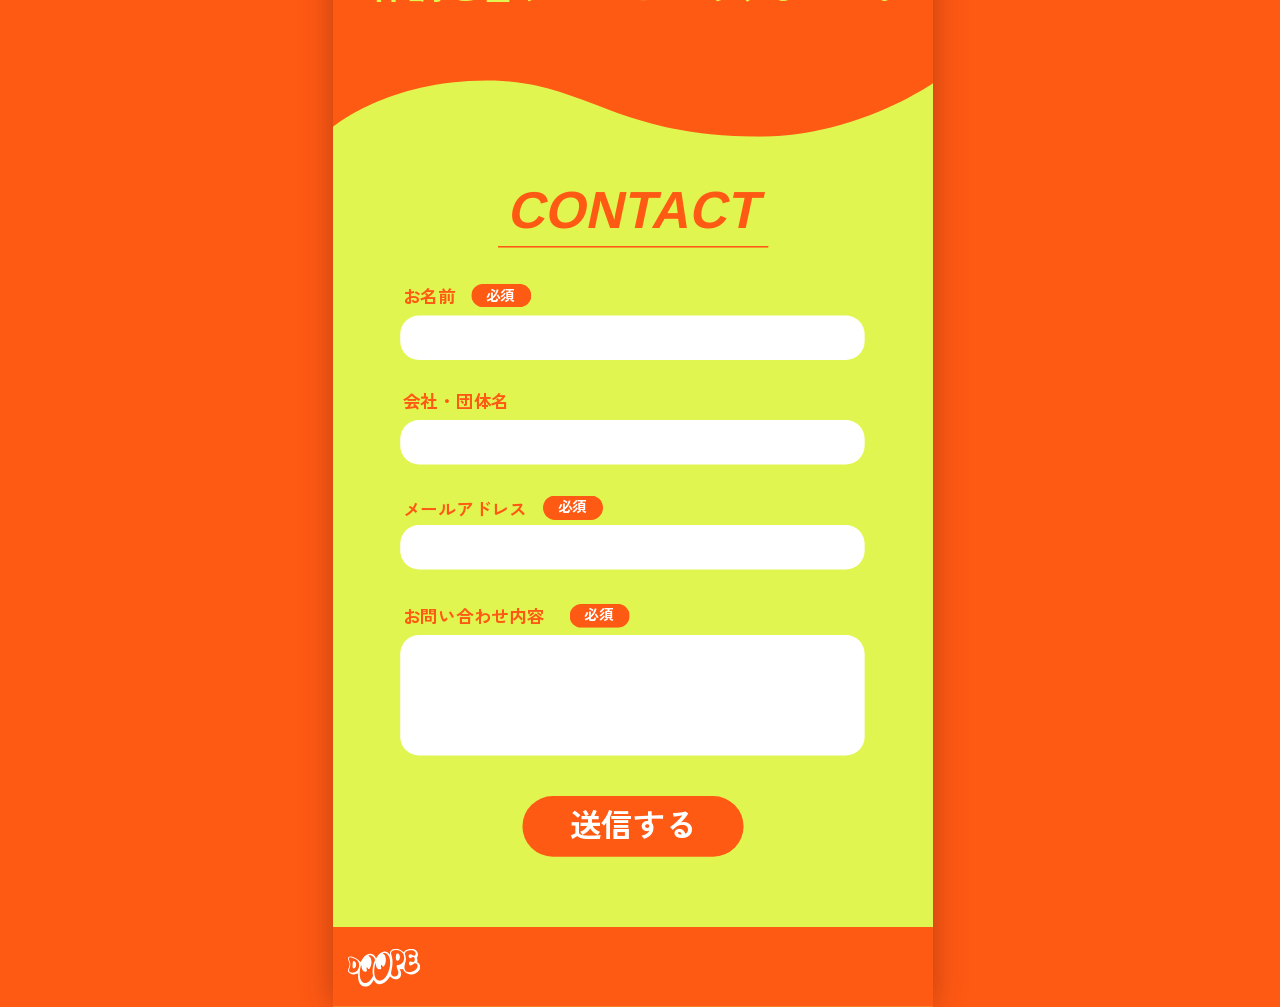
==== commit a5340b22: "Refine page transitions and add cart feedback" ====
--- a/index.html
+++ b/index.html
@@ -4,16 +4,29 @@
   <meta charset="utf-8">
   <meta name="viewport" content="width=device-width,initial-scale=1,viewport-fit=cover">
   <meta name="description" content="DOOPE — それは、新しい酔い方。">
+  <style>html.liquid-arriving::after{content:"";position:fixed;inset:0;background:#ff5a14;z-index:2147483001;pointer-events:none}</style>
+  <script>
+    try {
+      const arrival = JSON.parse(sessionStorage.getItem('doopeLiquidArrival') || 'null');
+      sessionStorage.removeItem('doopeLiquidArrival');
+      if (arrival && arrival.path === location.pathname && Date.now() - arrival.time < 5000 && !matchMedia('(prefers-reduced-motion: reduce)').matches) {
+        document.documentElement.dataset.liquidFrom = arrival.fromLeft ? 'left' : 'right';
+        document.documentElement.classList.add('liquid-arriving');
+        setTimeout(() => document.documentElement.classList.remove('liquid-arriving'), 3000);
+      }
+    } catch (_) {}
+  </script>
+  <link rel="stylesheet" href="page-transition.css?v=20260917-29">
   <title>DOOPE — それは、新しい酔い方。</title>
   <link rel="prefetch" href="buy.html" as="document">
-  <link rel="prefetch" href="buy.css?v=20260916-4" as="style">
+  <link rel="prefetch" href="buy.css?v=20260917-31" as="style">
   <link rel="prefetch" href="assets/buy-product-main.png" as="image">
   <link rel="preconnect" href="https://fonts.googleapis.com">
   <link rel="preconnect" href="https://fonts.gstatic.com" crossorigin>
   <link href="https://fonts.googleapis.com/css2?family=Zen+Kaku+Gothic+New:wght@700&display=swap" rel="stylesheet">
   <link rel="preload" href="assets/lp-imgKv1.webp" as="image" type="image/webp" fetchpriority="high">
-  <link rel="stylesheet" href="styles.css?v=20260917-25">
-  <script src="script.js?v=20260917-25" defer></script>
+  <link rel="stylesheet" href="styles.css?v=20260917-27">
+  <script src="script.js?v=20260917-32" defer></script>
 </head>
 <body class="lp-page">
   <main class="artboard-shell" data-scale-shell aria-label="DOOPE — それは、新しい酔い方。">
--- a/page-transition.css
+++ b/page-transition.css
@@ -0,0 +1,7 @@
+/* Fixed to the viewport, outside the scaled Figma artboard. */
+.liquid-page-transition{position:fixed;inset:0;width:100vw;height:100dvh;z-index:2147483000;pointer-events:auto;overflow:hidden}
+.is-liquid-navigating{touch-action:none}
+.is-liquid-navigating .buy-now-visual{animation-play-state:paused}
+
+/* Keep the same content width throughout navigation and page reveal. */
+html{scrollbar-gutter:stable}
--- a/buy.css
+++ b/buy.css
@@ -67,3 +67,14 @@
 .buy-howto-rule{position:absolute;left:171.9px;top:101.93px;width:735.67px;height:4px;background:#fff}
 .buy-howto-placeholder{position:absolute;left:105px;top:173.4px;width:902.1px;height:507.43px;background:#8b8b8b}
 @media (prefers-reduced-motion:reduce){.buy-cart-button,.buy-gallery__track,.buy-accordion summary::after{transition:none}}
+
+.buy-header .buy-header__cart{left:auto;right:140px;top:21.52px;width:120px;height:120px;display:flex;align-items:center;justify-content:center;border-radius:18px}
+.buy-header .buy-header__cart img{width:99.19px;height:74.9px}
+.buy-header .buy-header__cart:focus-visible{outline:5px solid #ff5a14;outline-offset:4px}
+
+.buy-cart-badge{position:absolute;right:-12px;top:0;min-width:48px;height:48px;padding:0 8px;display:flex;align-items:center;justify-content:center;border-radius:999px;background:#ff5a14;color:#fff;font:700 30px/1 Arial,sans-serif;box-shadow:0 0 0 4px #e1f550;pointer-events:none}
+.buy-cart-badge[hidden]{display:none}
+.cart-flight{position:fixed;left:0;top:0;width:48px;height:48px;border-radius:50%;object-fit:cover;background:#e1f550;border:2px solid #e1f550;box-shadow:0 5px 15px #76230a40;pointer-events:none;z-index:1000;will-change:transform}
+.cart-flight-target{position:fixed;right:max(16px,calc((100vw - 600px)/2 + 28px));top:18px;width:54px;height:54px;display:flex;align-items:center;justify-content:center;border-radius:16px;background:#e1f550;box-shadow:0 4px 18px #76230a30;z-index:999}
+.cart-flight-target img{width:36px;height:28px}
+.cart-flight-target .buy-cart-badge{right:-5px;top:-5px;min-width:21px;height:21px;padding:0 5px;font-size:12px;box-shadow:0 0 0 2px #e1f550}
--- a/styles.css
+++ b/styles.css
@@ -116,11 +116,3 @@
 .buy-now-visual{overflow:hidden;border-radius:38.17px;isolation:isolate}
 .buy-now-visual>div{z-index:2}
 .buy-now-liquid{position:absolute;inset:0;width:100%;height:100%;z-index:1;pointer-events:none}
-
-/* Fixed to the viewport, outside the scaled Figma artboard. */
-.liquid-page-transition{position:fixed;inset:0;width:100vw;height:100dvh;z-index:2147483000;pointer-events:auto}
-.is-liquid-navigating{touch-action:none}
-.is-liquid-navigating .buy-now-visual{animation-play-state:paused}
-
-/* Keep the same content width throughout navigation and page reveal. */
-html{scrollbar-gutter:stable}
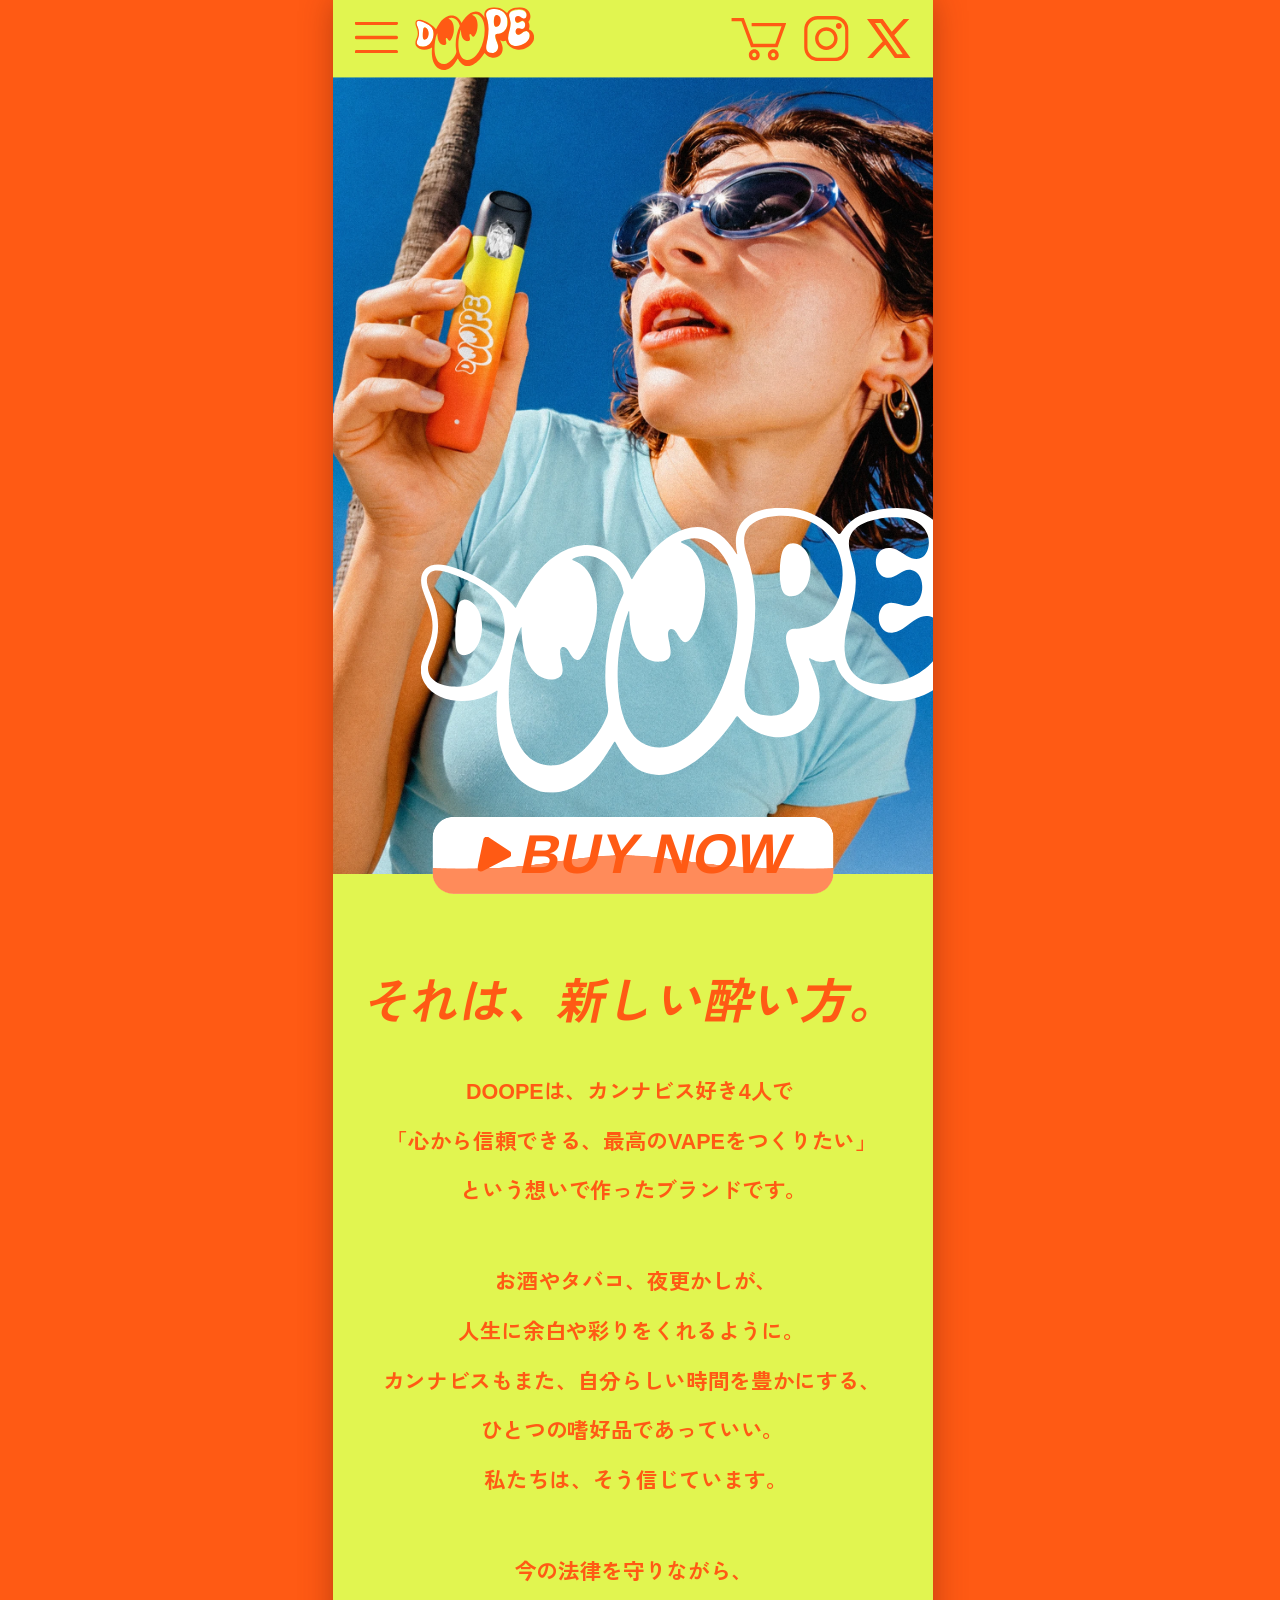
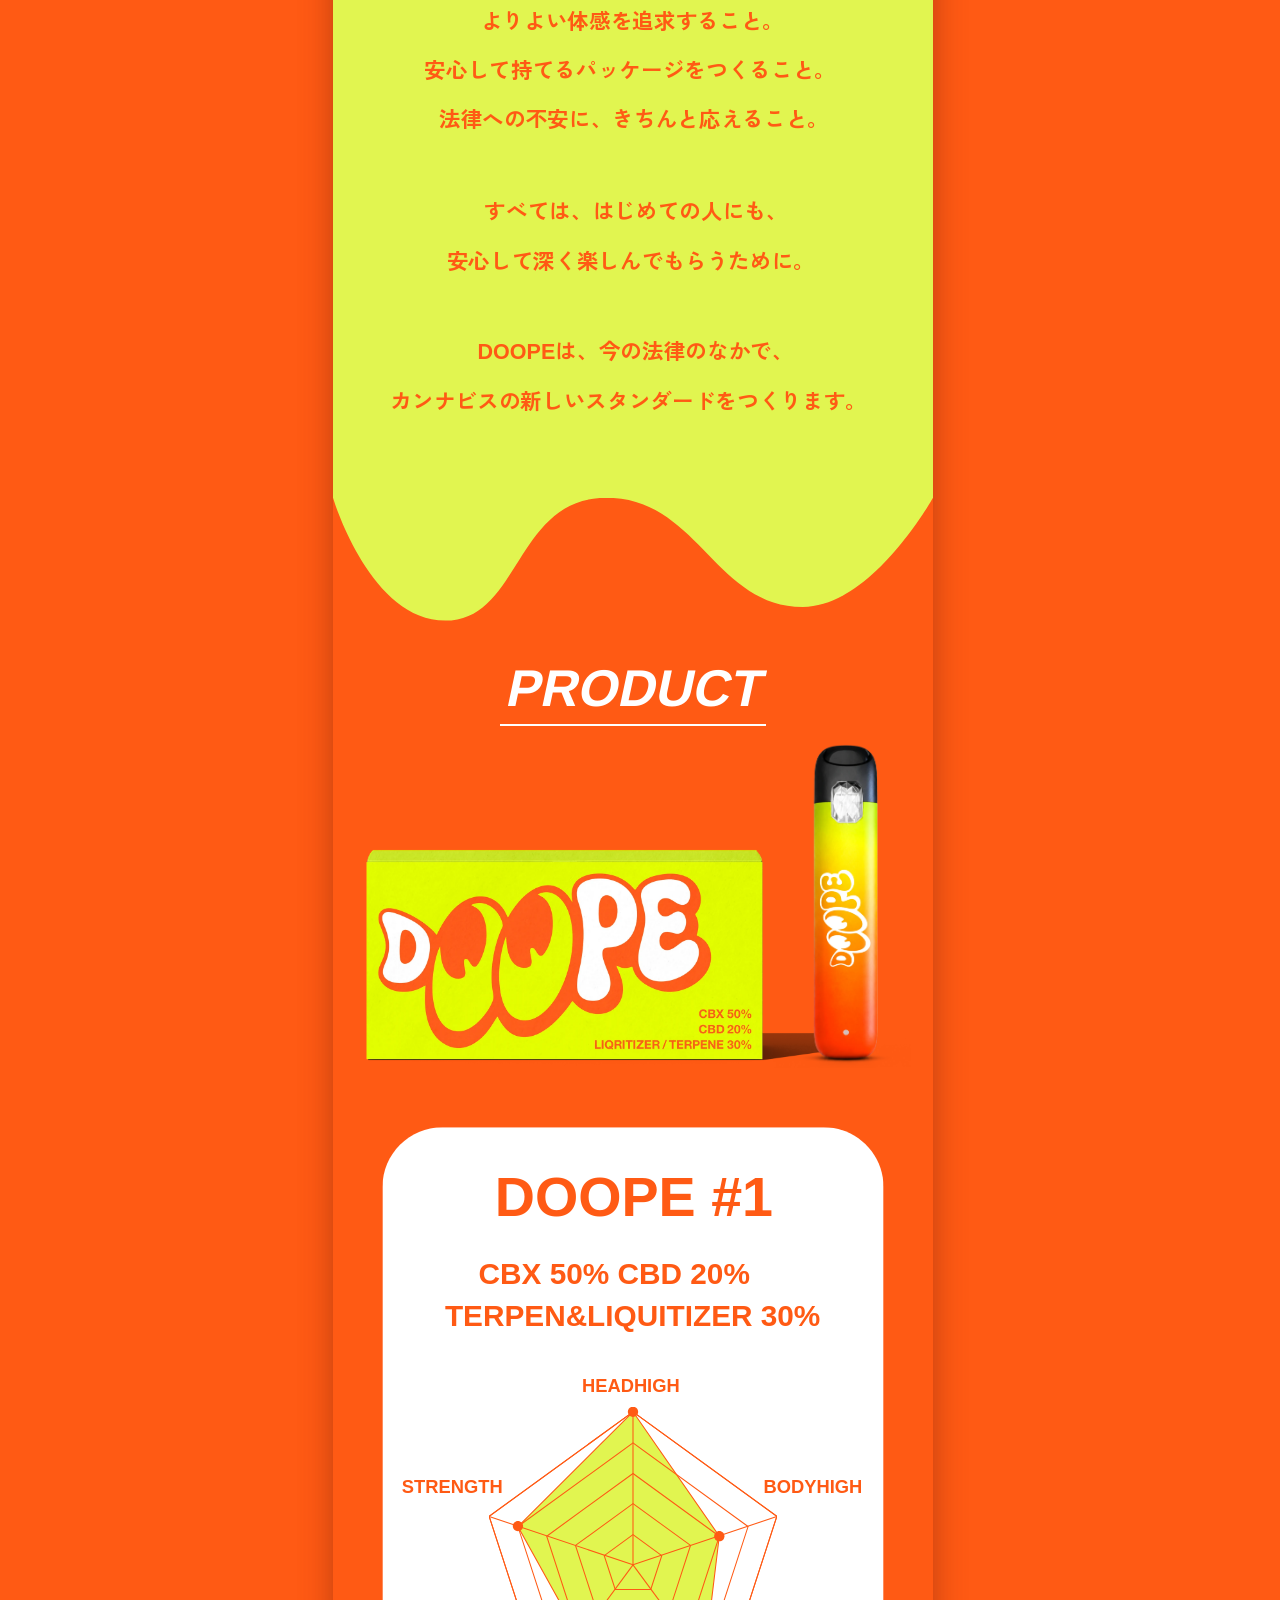
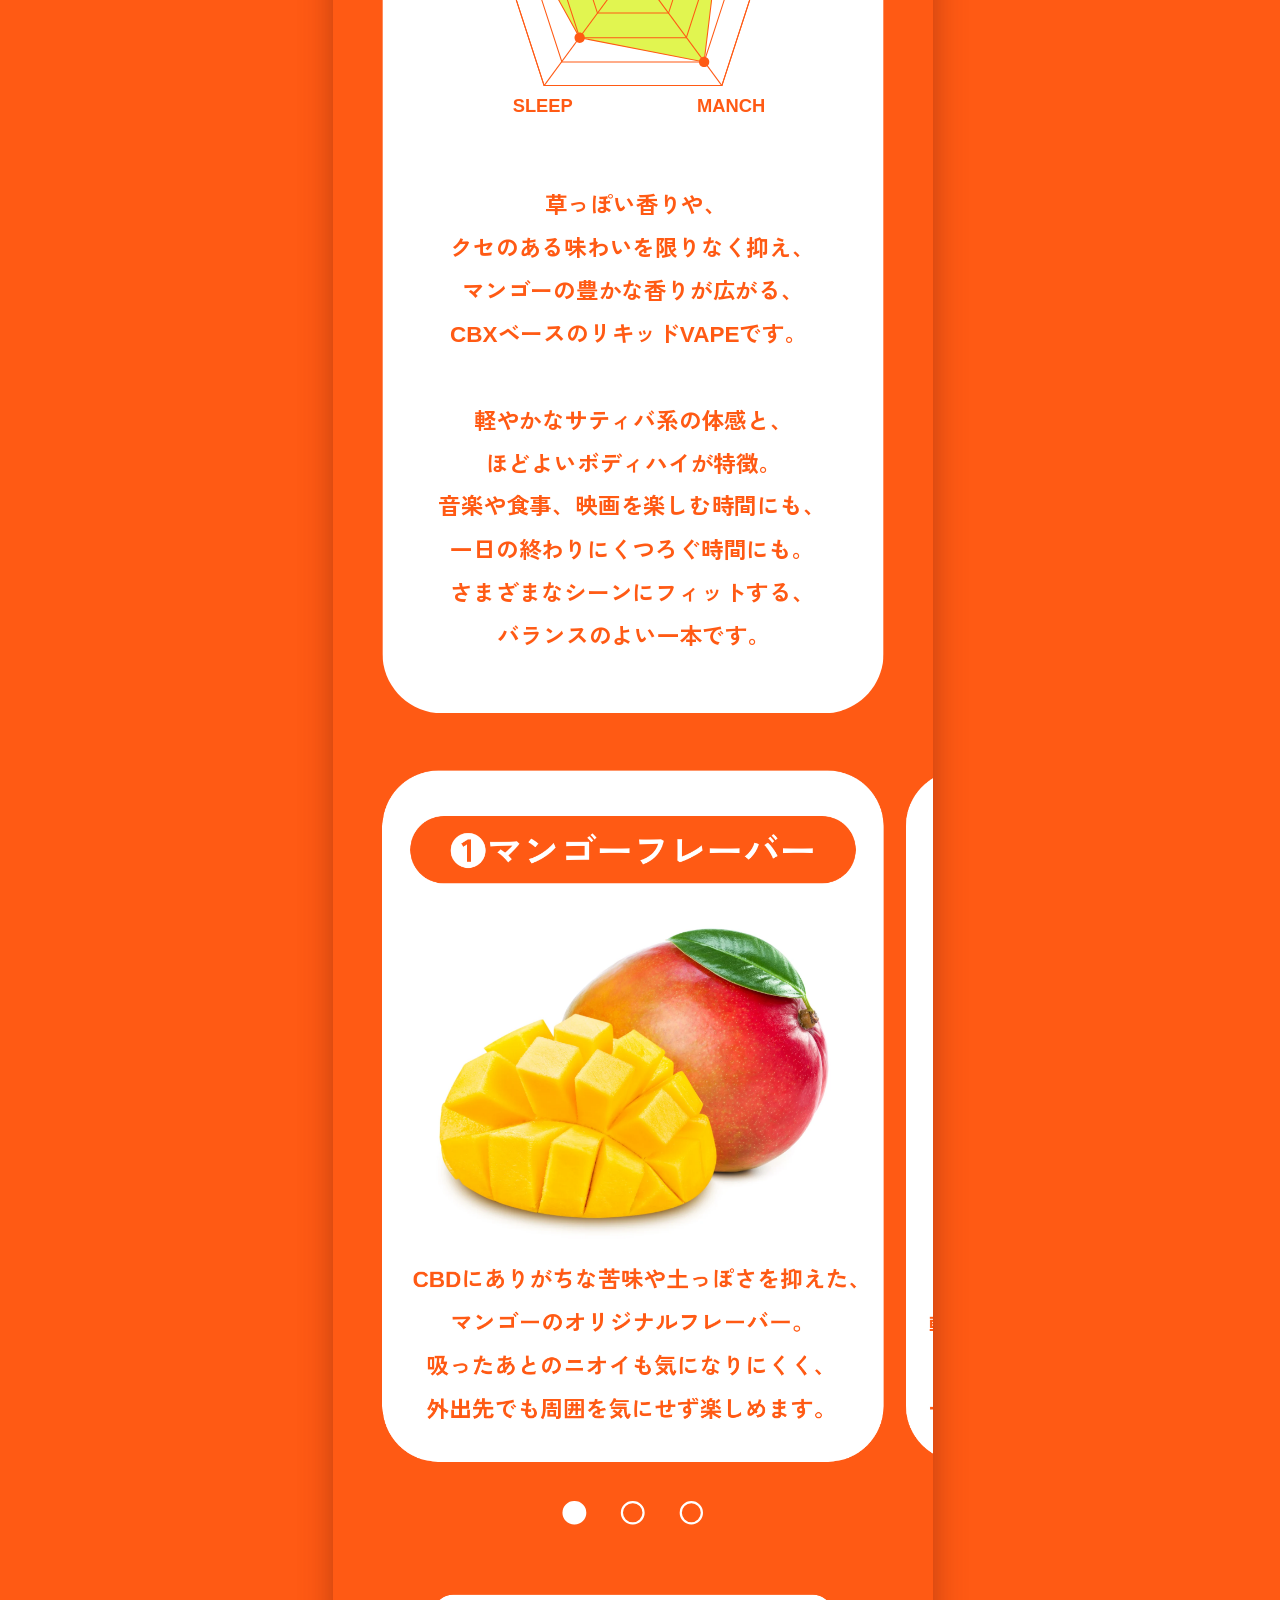
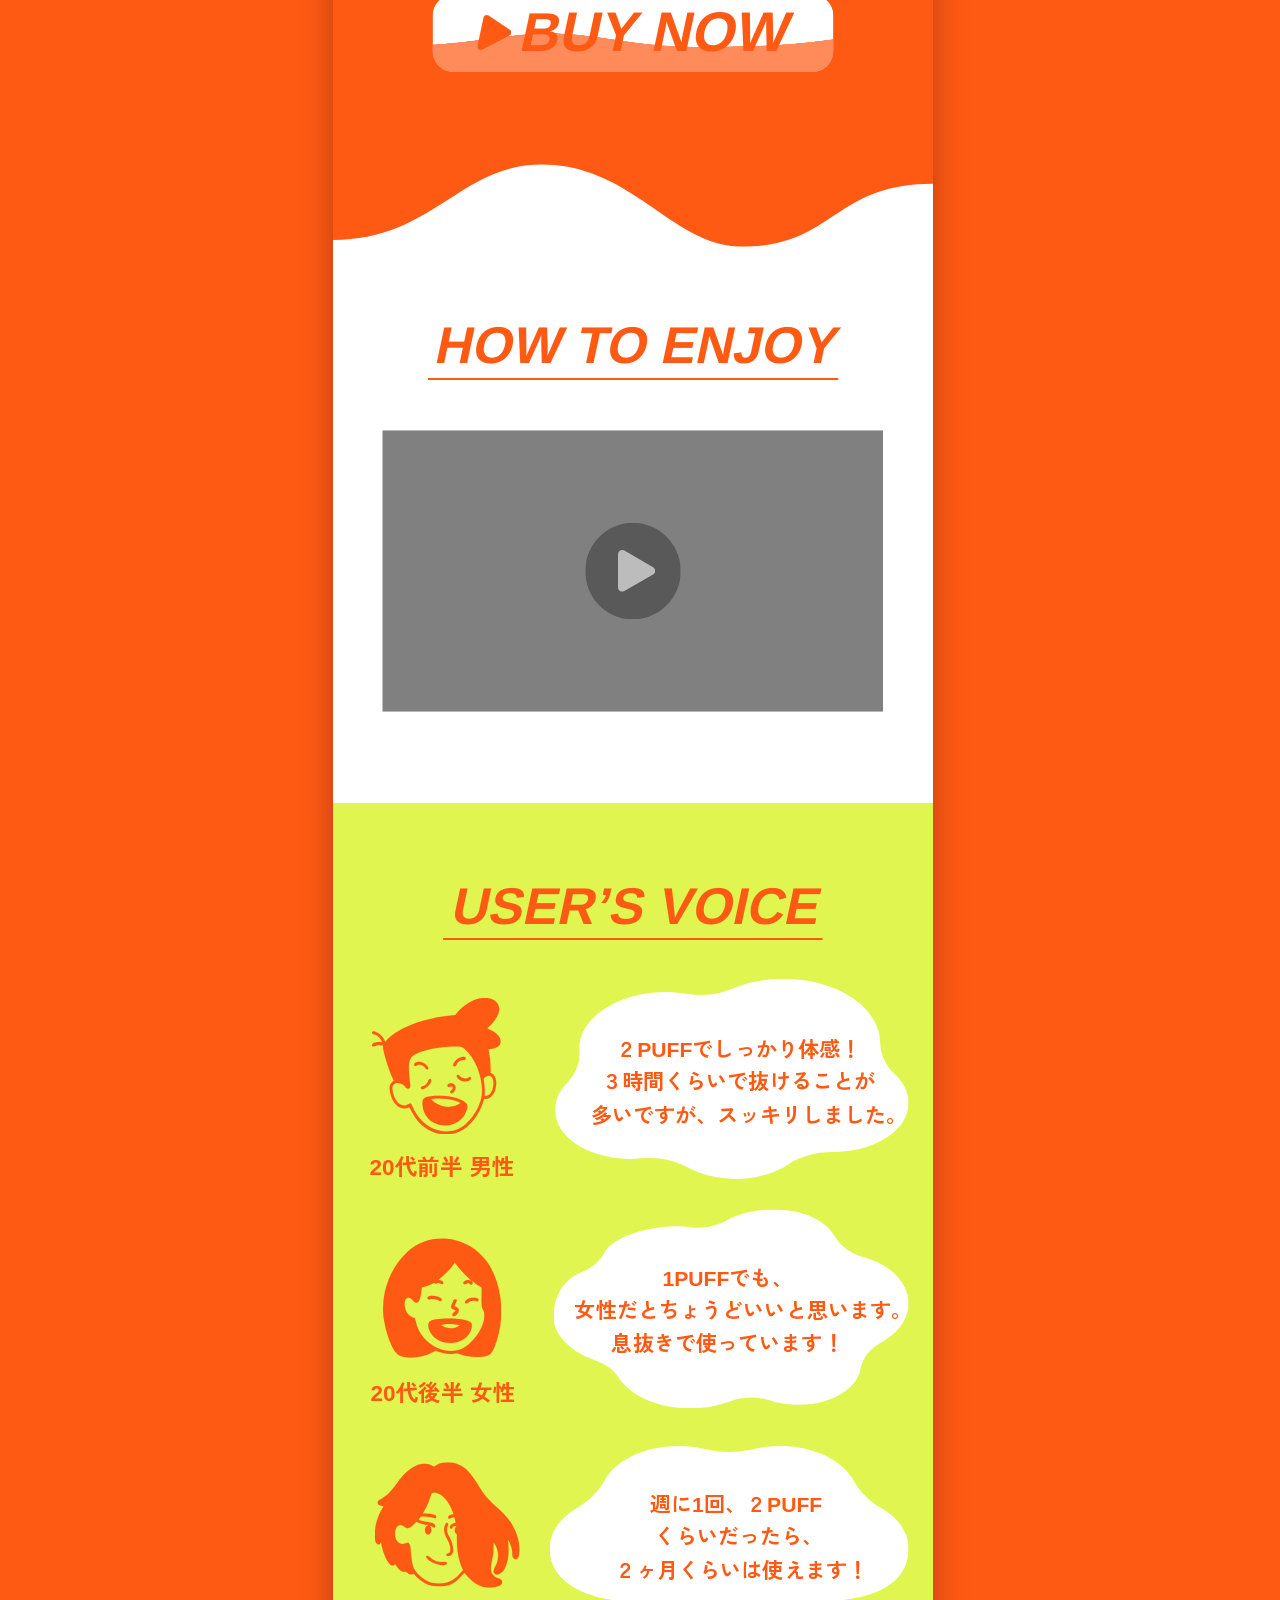
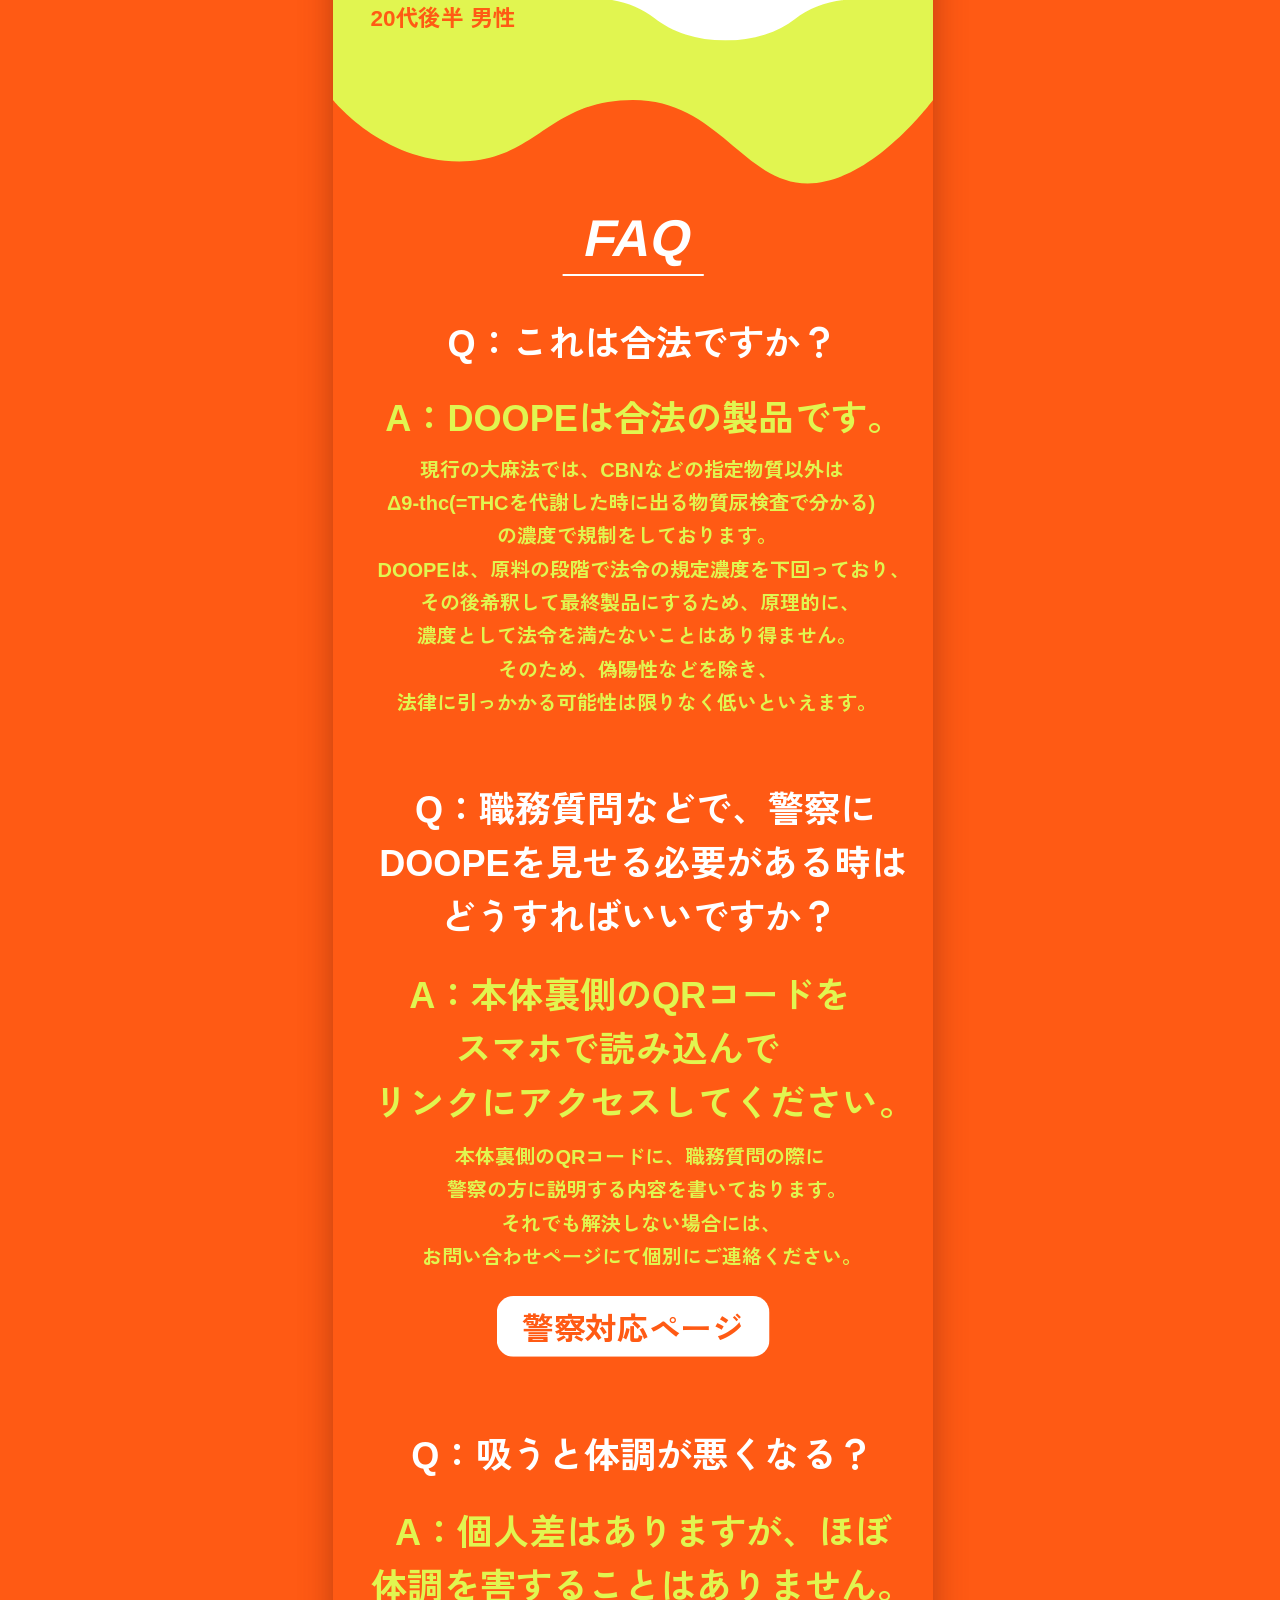
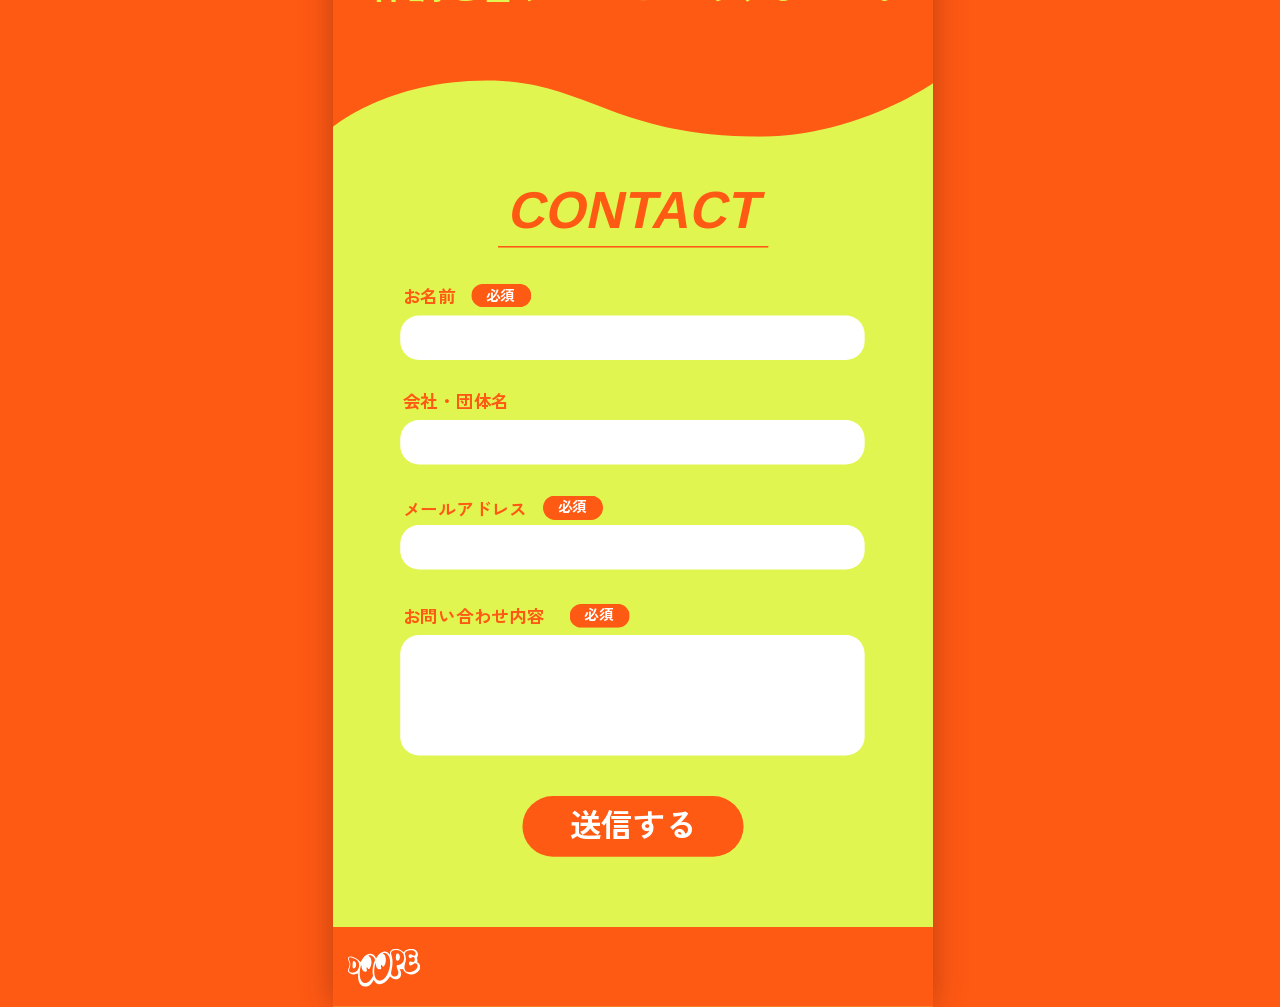
==== commit 4a2dd2a0: "Add candy checkout and thank-you page previews" ====
--- a/index.html
+++ b/index.html
@@ -26,7 +26,7 @@
   <link href="https://fonts.googleapis.com/css2?family=Zen+Kaku+Gothic+New:wght@700&display=swap" rel="stylesheet">
   <link rel="preload" href="assets/lp-imgKv1.webp" as="image" type="image/webp" fetchpriority="high">
   <link rel="stylesheet" href="styles.css?v=20260917-27">
-  <script src="script.js?v=20260917-32" defer></script>
+  <script src="script.js?v=20260917-34" defer></script>
 </head>
 <body class="lp-page">
   <main class="artboard-shell" data-scale-shell aria-label="DOOPE — それは、新しい酔い方。">
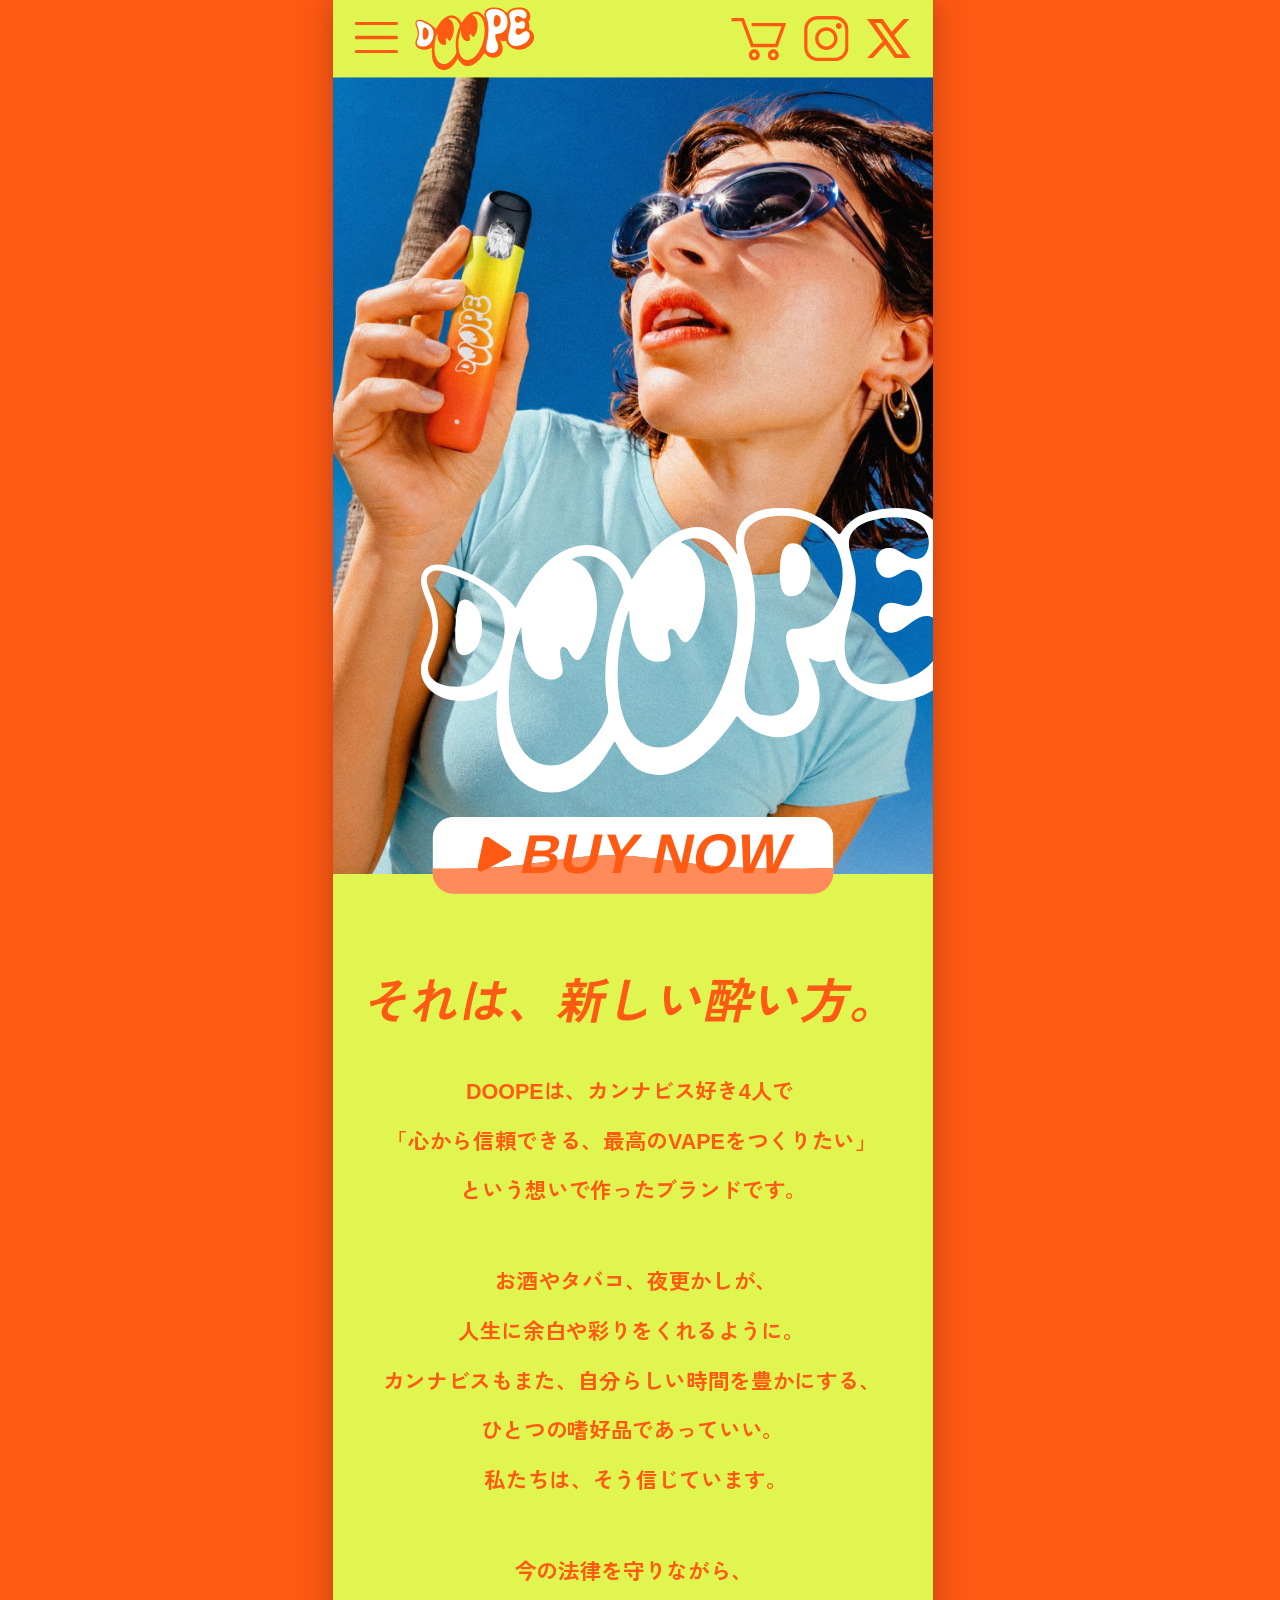
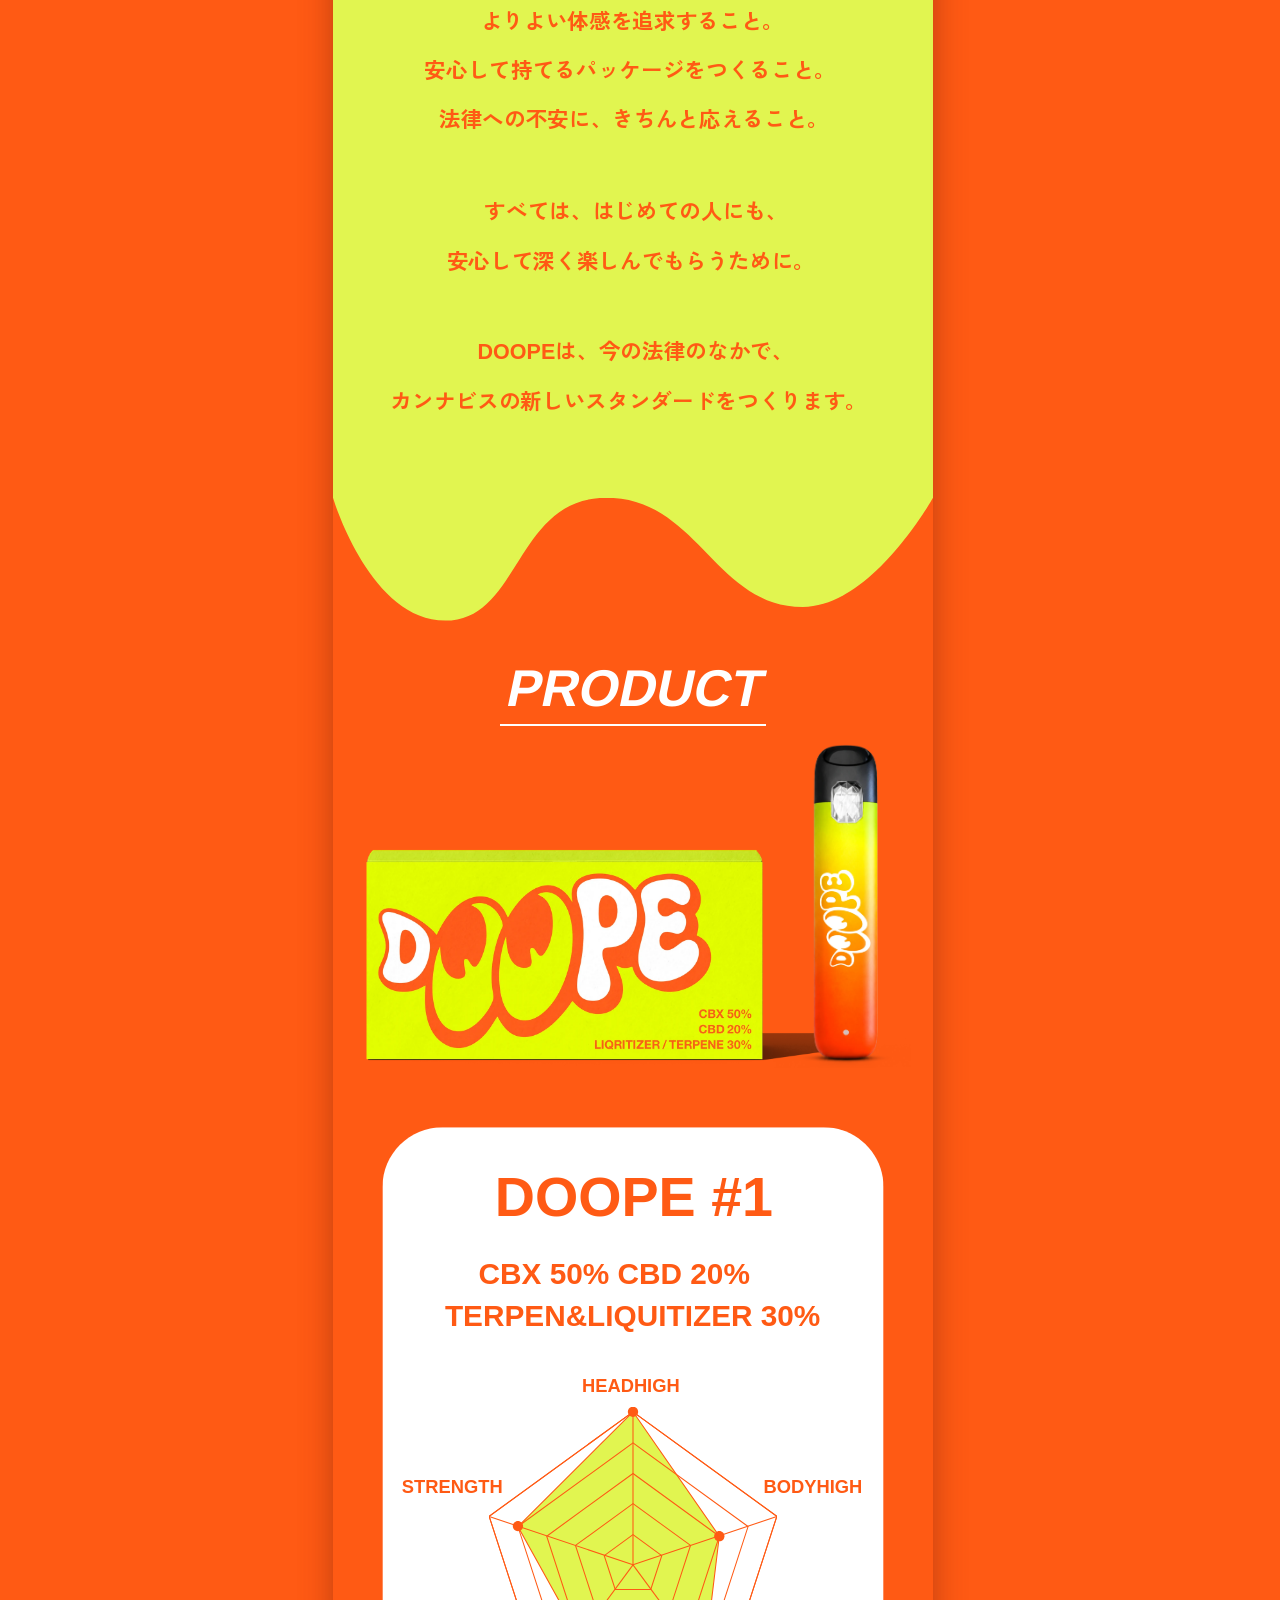
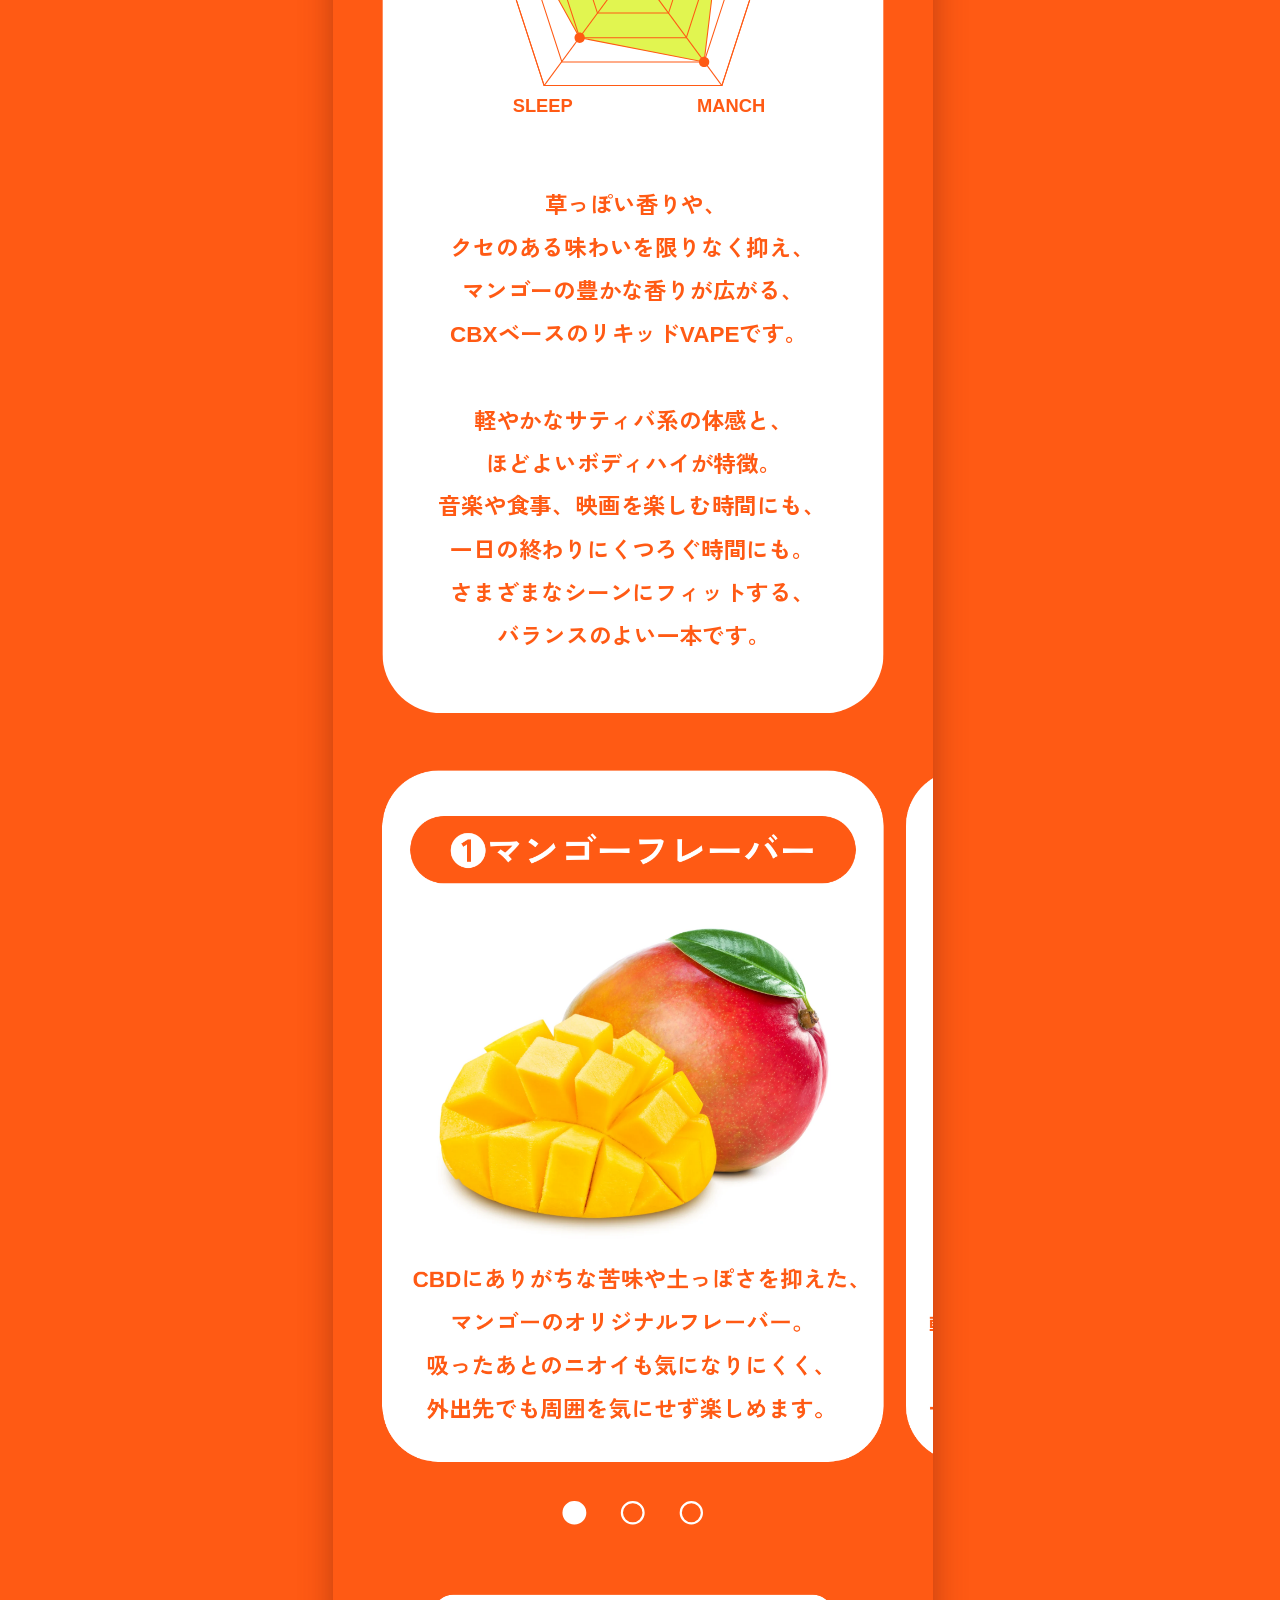
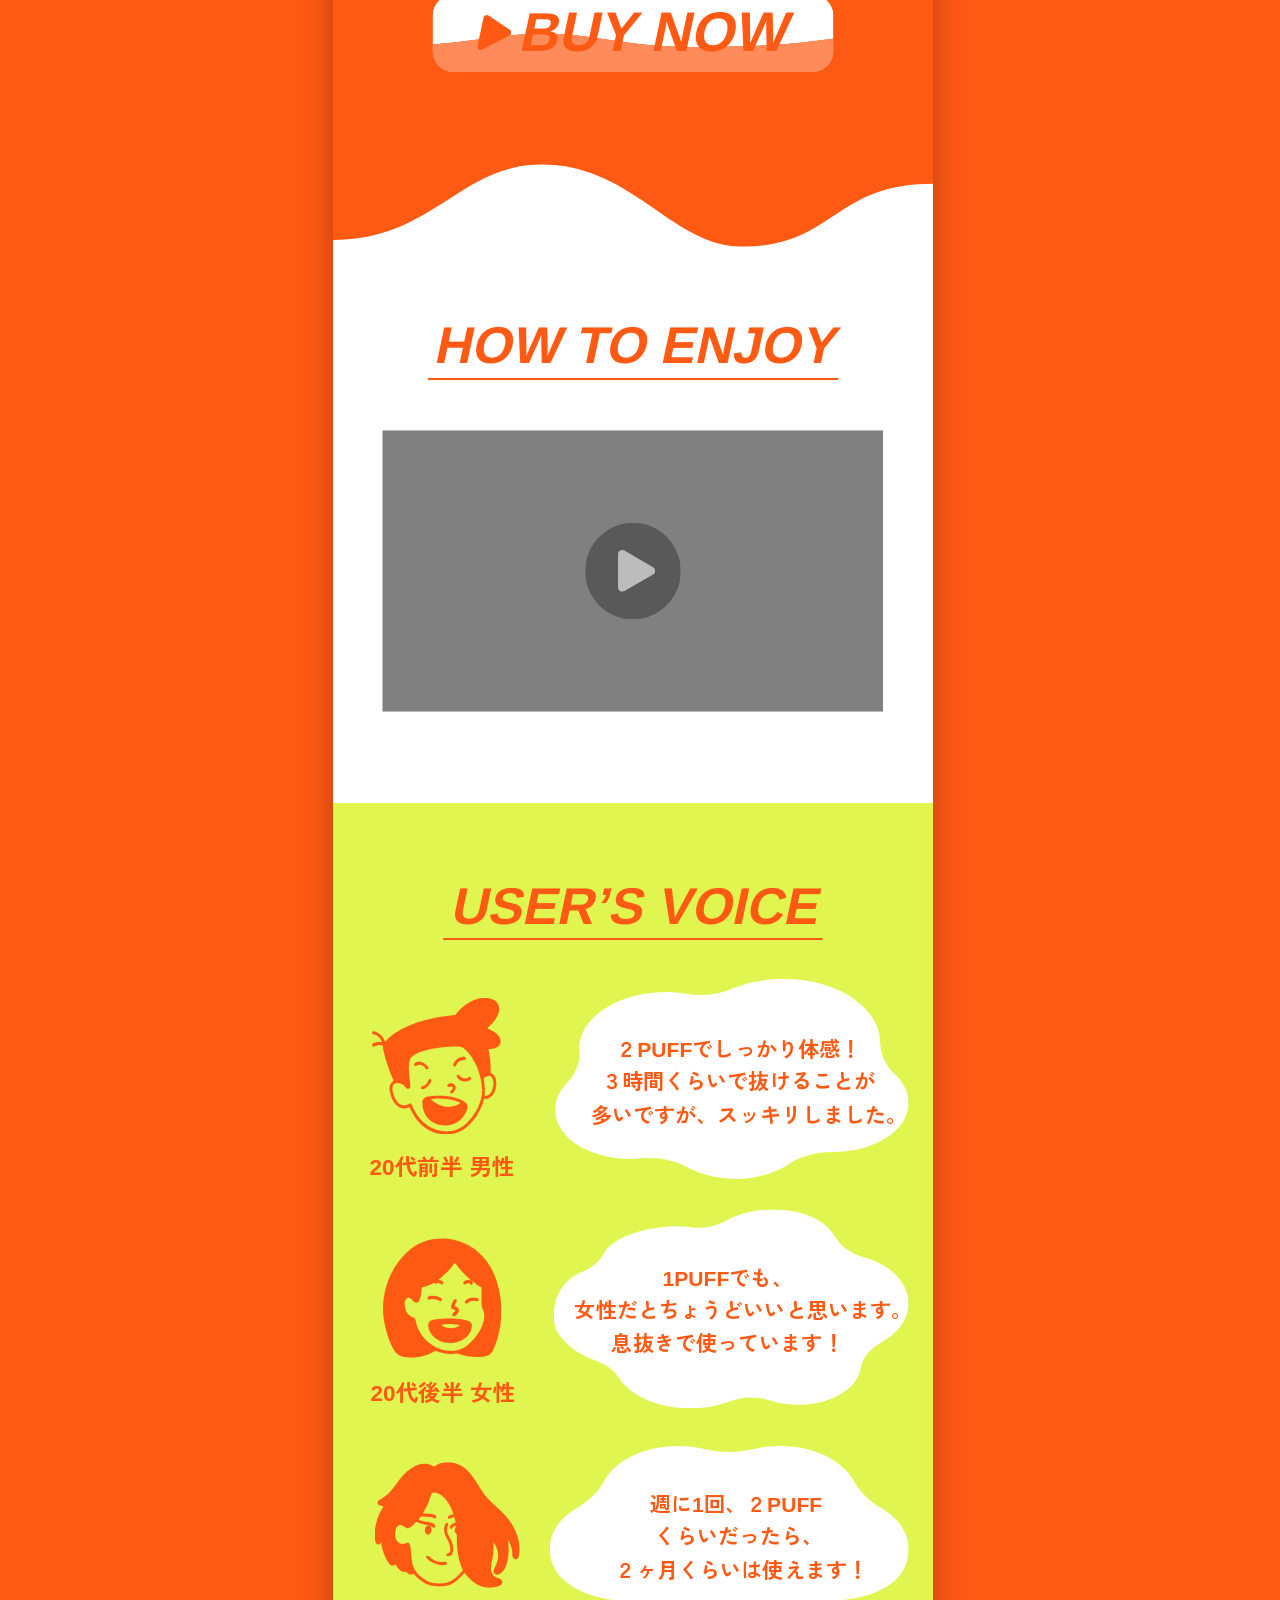
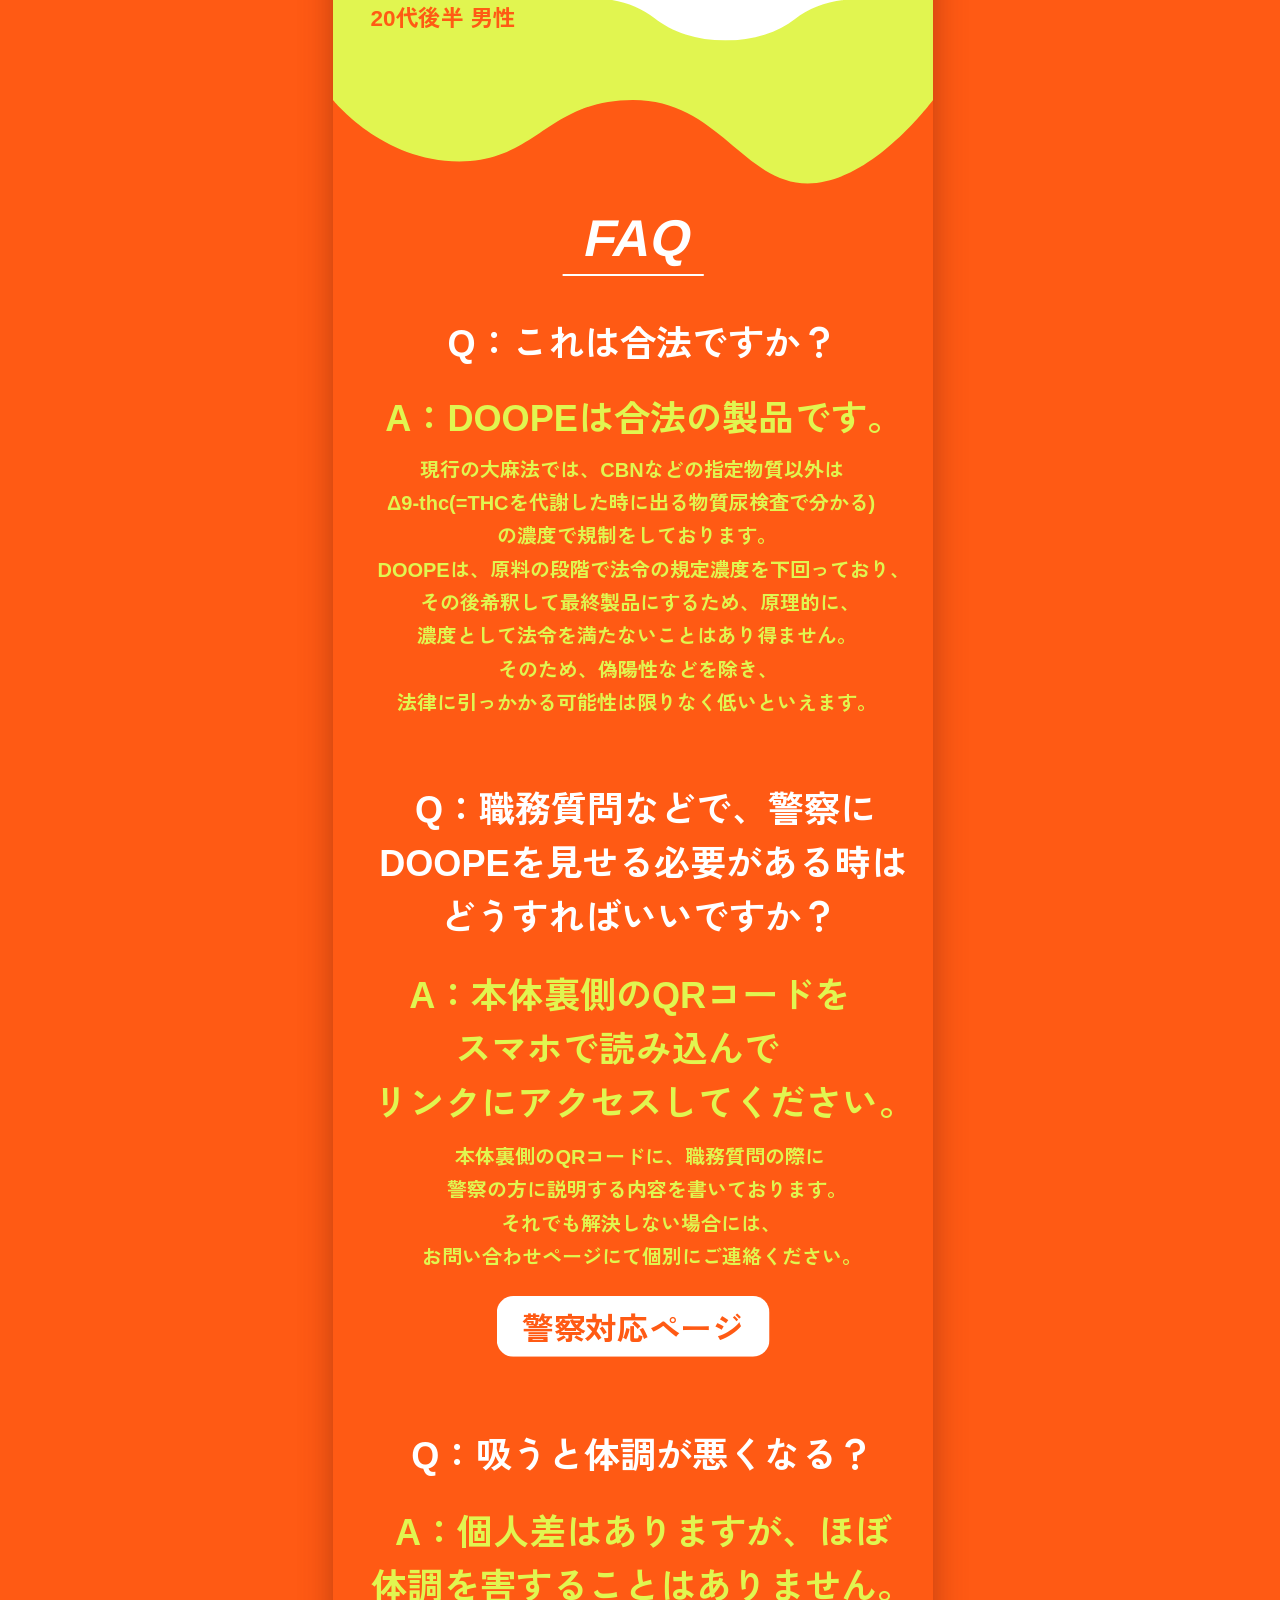
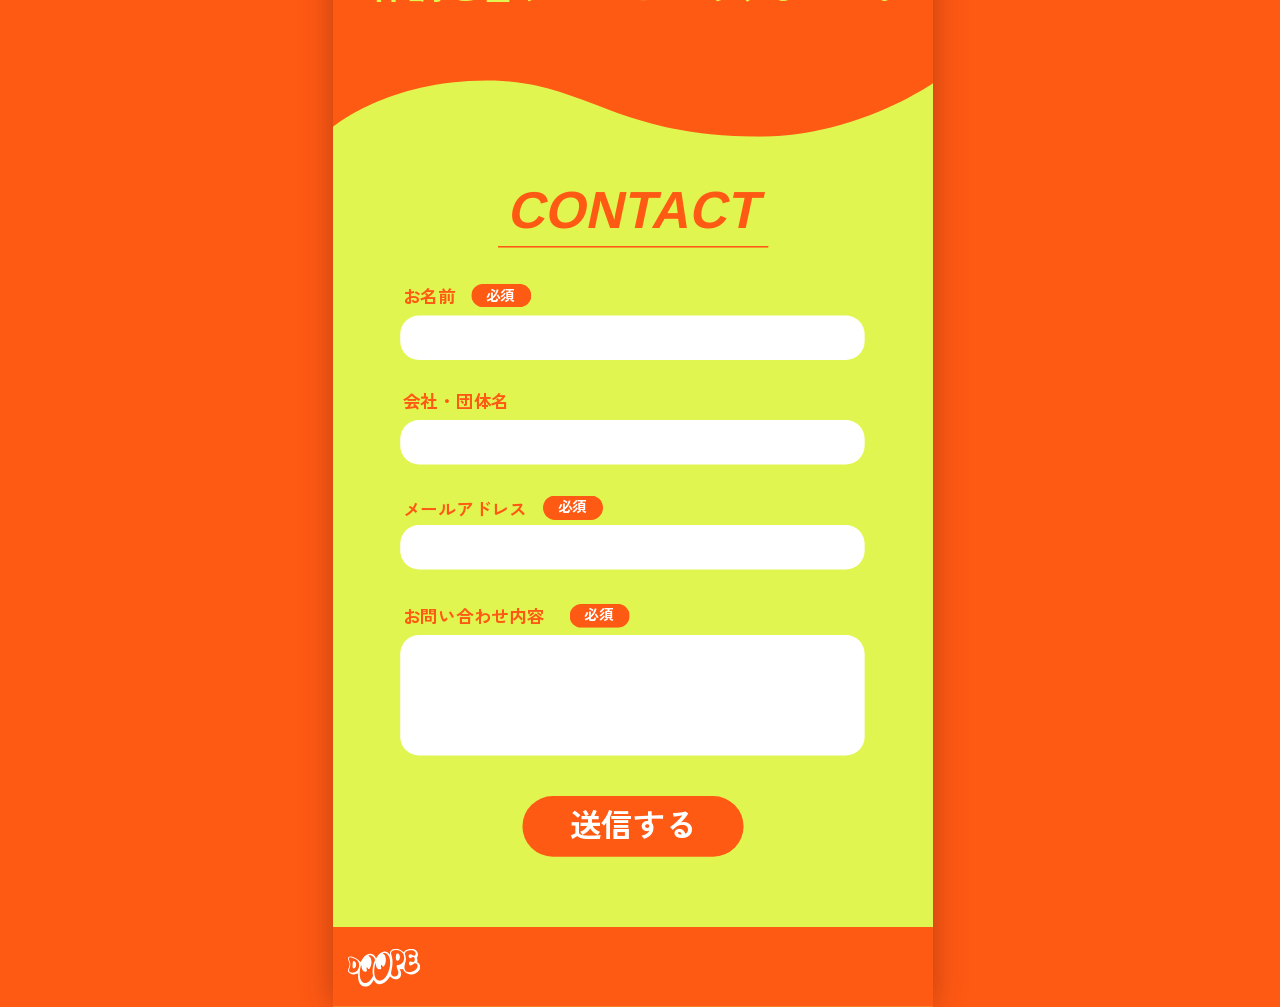
==== commit aa8a60e5: "Connect test order emails and improve checkout interactions" ====
--- a/index.html
+++ b/index.html
@@ -19,7 +19,7 @@
   <link rel="stylesheet" href="page-transition.css?v=20260917-29">
   <title>DOOPE — それは、新しい酔い方。</title>
   <link rel="prefetch" href="buy.html" as="document">
-  <link rel="prefetch" href="buy.css?v=20260917-31" as="style">
+  <link rel="prefetch" href="buy.css?v=20260918-3" as="style">
   <link rel="prefetch" href="assets/buy-product-main.png" as="image">
   <link rel="preconnect" href="https://fonts.googleapis.com">
   <link rel="preconnect" href="https://fonts.gstatic.com" crossorigin>
@@ -109,12 +109,12 @@
         <div style="position:absolute;inset:0.24% 89.14% 99.41% 3.61%" data-node-id="4:356" data-name="Group">
           <img alt="" style="position:absolute;display:block;inset:0;max-width:none;width:100%;height:100%" src="assets/lp-imgGroup.svg">
         </div>
-        <div style="position:absolute;inset:0.18% 14.05% 99.32% 78.49%" data-node-id="4:360" data-name="Group">
+        <a href="https://www.instagram.com/doope_cbd_vape?stkn=MWJxZmYxbW5ydTd4cQ%3D%3D&amp;utm_source=qr" target="_blank" rel="noopener noreferrer" aria-label="DOOPEのInstagram（新しいタブで開く）" style="position:absolute;inset:0.18% 14.05% 99.32% 78.49%;z-index:16;pointer-events:auto" data-node-id="4:360" data-name="Group">
           <img alt="" style="position:absolute;display:block;inset:0;max-width:none;width:100%;height:100%" src="assets/lp-imgGroup1.svg">
-        </div>
-        <div style="position:absolute;inset:0.21% 3.73% 99.35% 89.02%" data-node-id="4:364" data-name="yefKx8">
+        </a>
+        <a href="https://x.com/doope_cbd_vape?s=11&amp;t=7VIyTL_BkM7ds9JnaH4OPw" target="_blank" rel="noopener noreferrer" aria-label="DOOPEのX（新しいタブで開く）" style="position:absolute;inset:0.21% 3.73% 99.35% 89.02%;z-index:16;pointer-events:auto" data-node-id="4:364" data-name="yefKx8">
           <img alt="" style="position:absolute;display:block;inset:0;max-width:none;width:100%;height:100%" src="assets/lp-imgYefKx8.svg">
-        </div>
+        </a>
         <div style="position:absolute;inset:0.2% 24.44% 99.33% 66.38%" data-node-id="4:366" data-name="Group">
           <img alt="" style="position:absolute;display:block;inset:0;max-width:none;width:100%;height:100%" src="assets/lp-imgGroup2.svg">
         </div>
--- a/buy.css
+++ b/buy.css
@@ -38,9 +38,16 @@
 .buy-size{position:absolute;left:262px;top:12px;white-space:nowrap}
 .buy-variant label{position:absolute;left:577px;top:0;width:201px;height:97px}
 .buy-variant select{width:201px;height:97px;padding:0 81px 0 36px;border:0;border-radius:10px;background:linear-gradient(to right,#fff 0,#fff 120px,#d9d9d9 120px,#d9d9d9 100%);color:#ff5a14;font:400 64px/97px Inter,Arial,sans-serif;appearance:none;cursor:pointer;pointer-events:auto}
+/* Native popup options do not inherit the artboard's visual scale. */
+.buy-variant select option{font-size:18px;line-height:1.5}
 .buy-variant label::after{content:"";position:absolute;right:24px;top:30px;width:29px;height:29px;border-right:4px solid #ff5a14;border-bottom:4px solid #ff5a14;transform:rotate(45deg);pointer-events:none}
 .buy-cart-button{position:absolute;left:123px;top:1909px;width:833px;height:174px;border:4px solid #fff;border-radius:44px;background:transparent;color:#fff;font:400 64px/1 Inter,Arial,sans-serif;cursor:pointer;pointer-events:auto}
-.buy-cart-button:hover{background:rgba(255,255,255,.08)}
+.buy-cart-button{isolation:isolate;overflow:hidden;transition:color .35s ease,border-color .35s ease}
+.buy-cart-button::before{content:"";position:absolute;left:var(--fill-x,50%);top:var(--fill-y,50%);width:var(--fill-size,1750px);height:var(--fill-size,1750px);border-radius:50%;background:#e1f550;transform:translate(-50%,-50%) scale(0);transition:transform .45s cubic-bezier(.2,.7,.25,1);pointer-events:none;z-index:-1}
+.buy-cart-button span{position:relative;pointer-events:none}
+.buy-cart-button.is-position-active,.buy-cart-button:focus-visible{color:#ff5a14;border-color:#e1f550}
+.buy-cart-button.is-position-active::before,.buy-cart-button:focus-visible::before{transform:translate(-50%,-50%) scale(1)}
+@media(prefers-reduced-motion:reduce){.buy-cart-button::before{transition:none}}
 .buy-cart-button:focus-visible,.buy-variant select:focus-visible{outline:6px solid #e1f550;outline-offset:6px}
 .buy-cart-status{position:absolute;left:123px;top:2092px;width:833px;text-align:center;font-size:28px}
 .buy-copy-block{position:absolute;left:39px;width:1012px;font-size:44px;line-height:77px}
@@ -78,3 +85,14 @@
 .cart-flight-target{position:fixed;right:max(16px,calc((100vw - 600px)/2 + 28px));top:18px;width:54px;height:54px;display:flex;align-items:center;justify-content:center;border-radius:16px;background:#e1f550;box-shadow:0 4px 18px #76230a30;z-index:999}
 .cart-flight-target img{width:36px;height:28px}
 .cart-flight-target .buy-cart-badge{right:-5px;top:-5px;min-width:21px;height:21px;padding:0 5px;font-size:12px;box-shadow:0 0 0 2px #e1f550}
+/* Keep the popup aligned to the numeric portion of the field. */
+.quantity-picker select[hidden]{display:none}
+.quantity-trigger{width:201px;height:97px;padding:0 81px 0 0;border:0;border-radius:10px;background:linear-gradient(to right,#fff 0,#fff 120px,#d9d9d9 120px,#d9d9d9 100%);color:#ff5a14;font:400 64px/97px Inter,Arial,sans-serif;cursor:pointer;text-align:center}
+.buy-variant:has(.quantity-open){z-index:20}
+.quantity-list{position:absolute;top:100%;left:0;width:120px;padding:6px 0;border-radius:0 0 10px 10px;background:white;box-shadow:0 10px 24px #68210033;overflow:hidden;z-index:21}
+.quantity-list[hidden]{display:none}
+.quantity-list button{display:block;width:100%;height:82px;border:0;background:#fff;color:#ff5a14;font:400 48px/1 Inter,Arial,sans-serif;cursor:pointer;text-align:center}
+.quantity-list button[aria-selected="true"]{background:#e1f550}
+.quantity-list button:hover,.quantity-list button:focus{background:#ff5a14;color:#fff;outline:none}
+.quantity-trigger:focus-visible{outline:6px solid #e1f550;outline-offset:6px}
+.quantity-trigger,.quantity-list{pointer-events:auto}
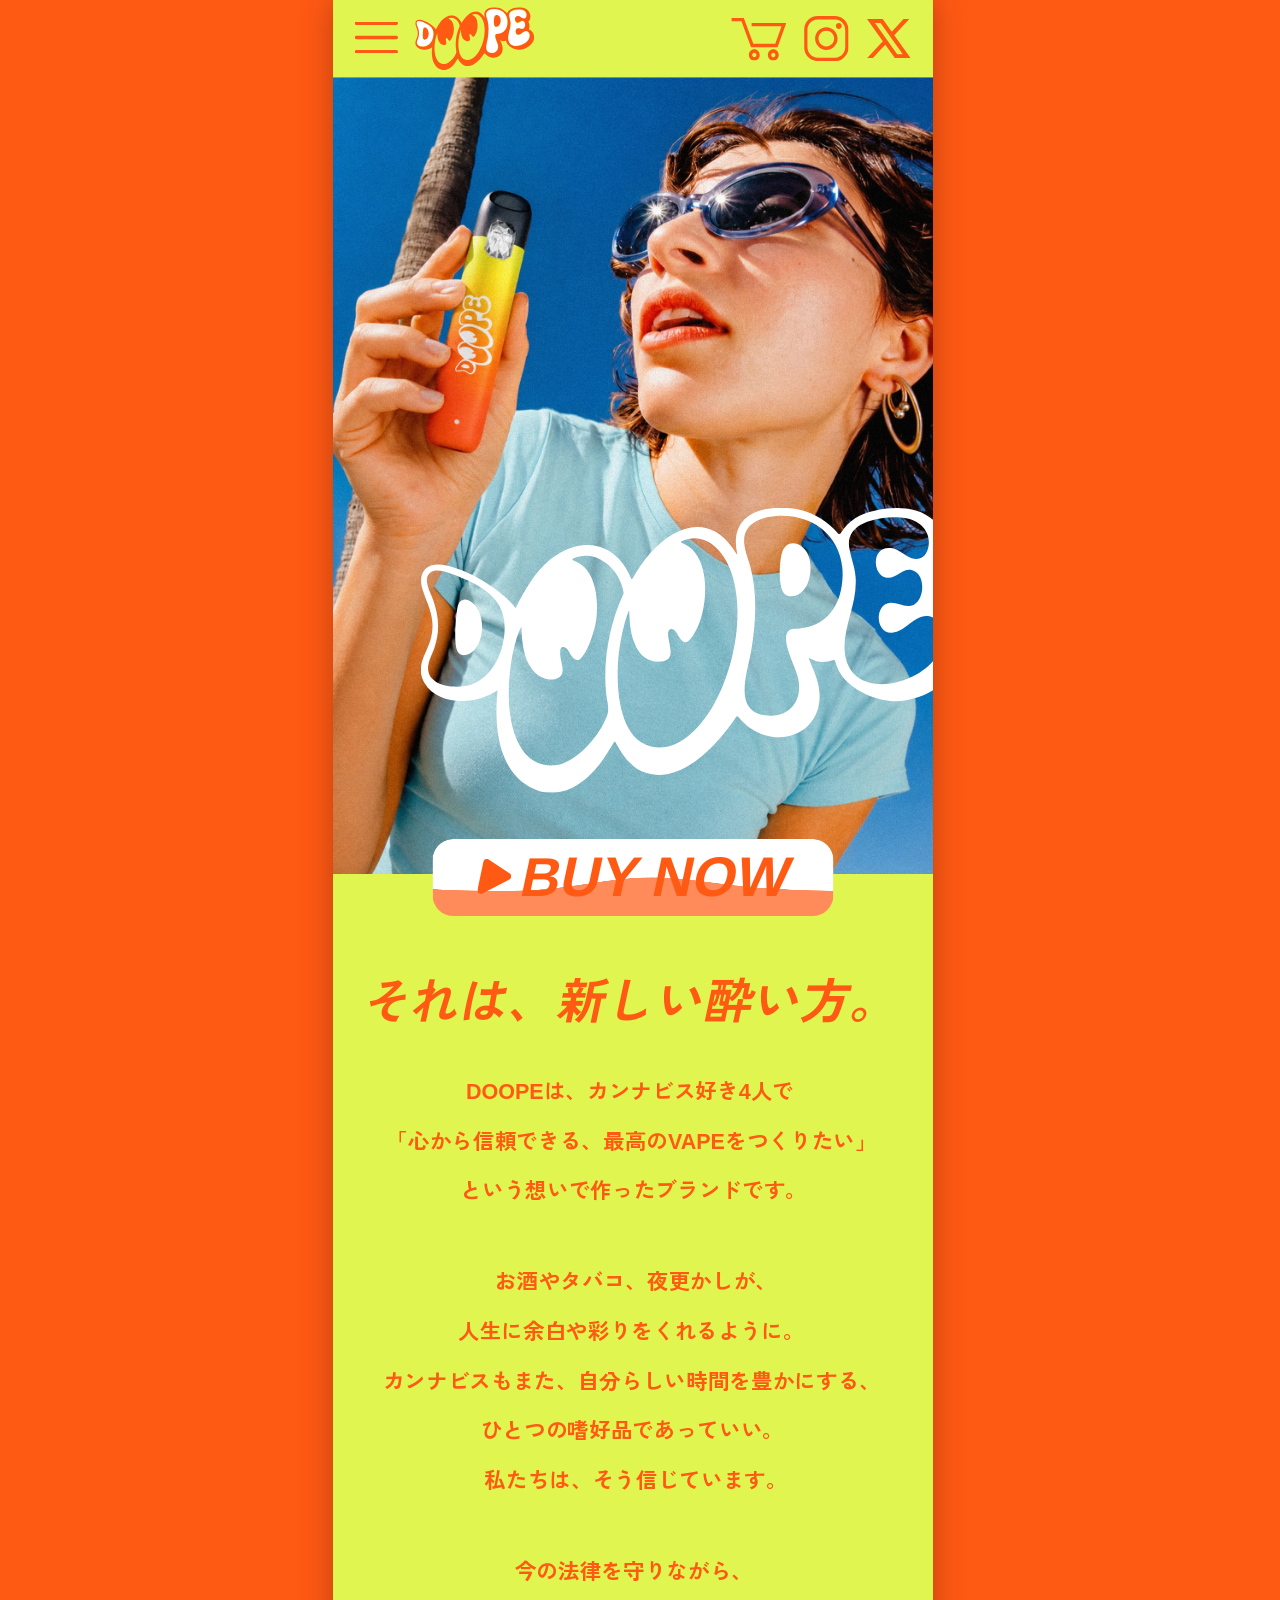
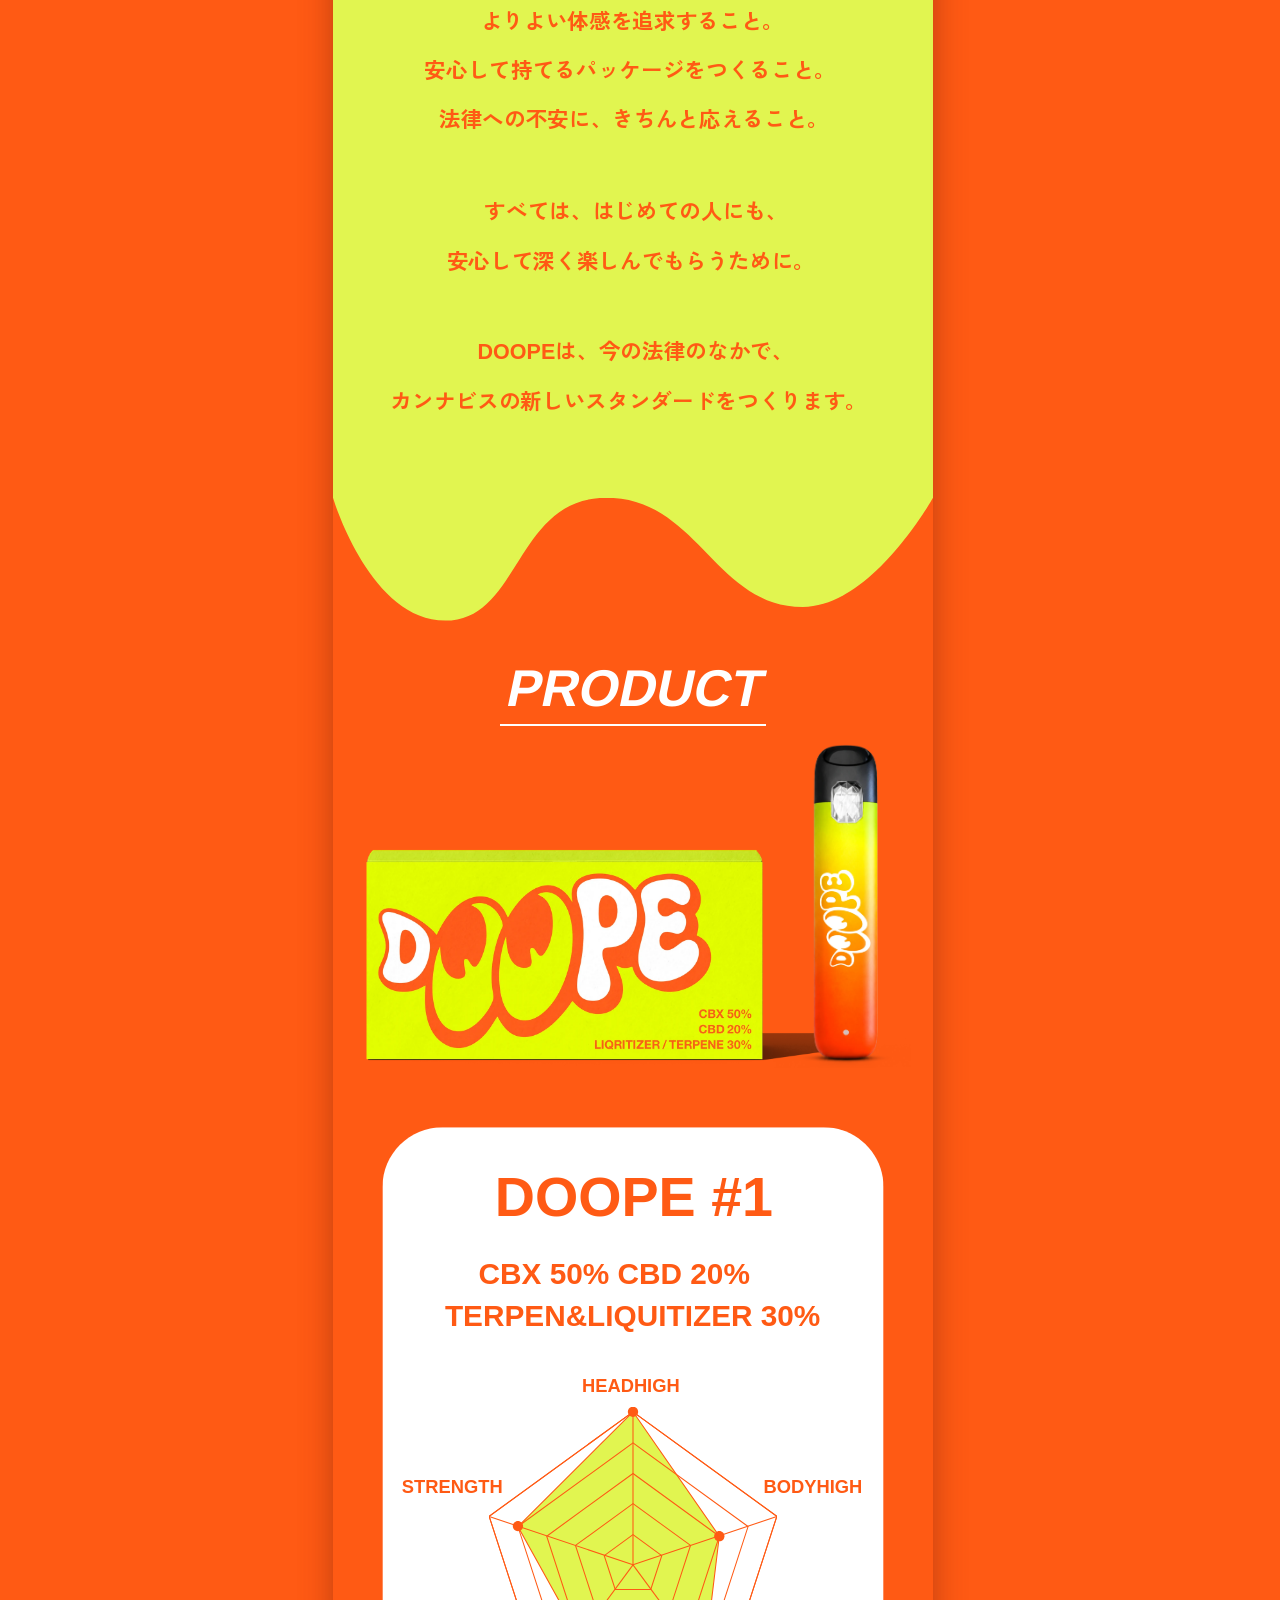
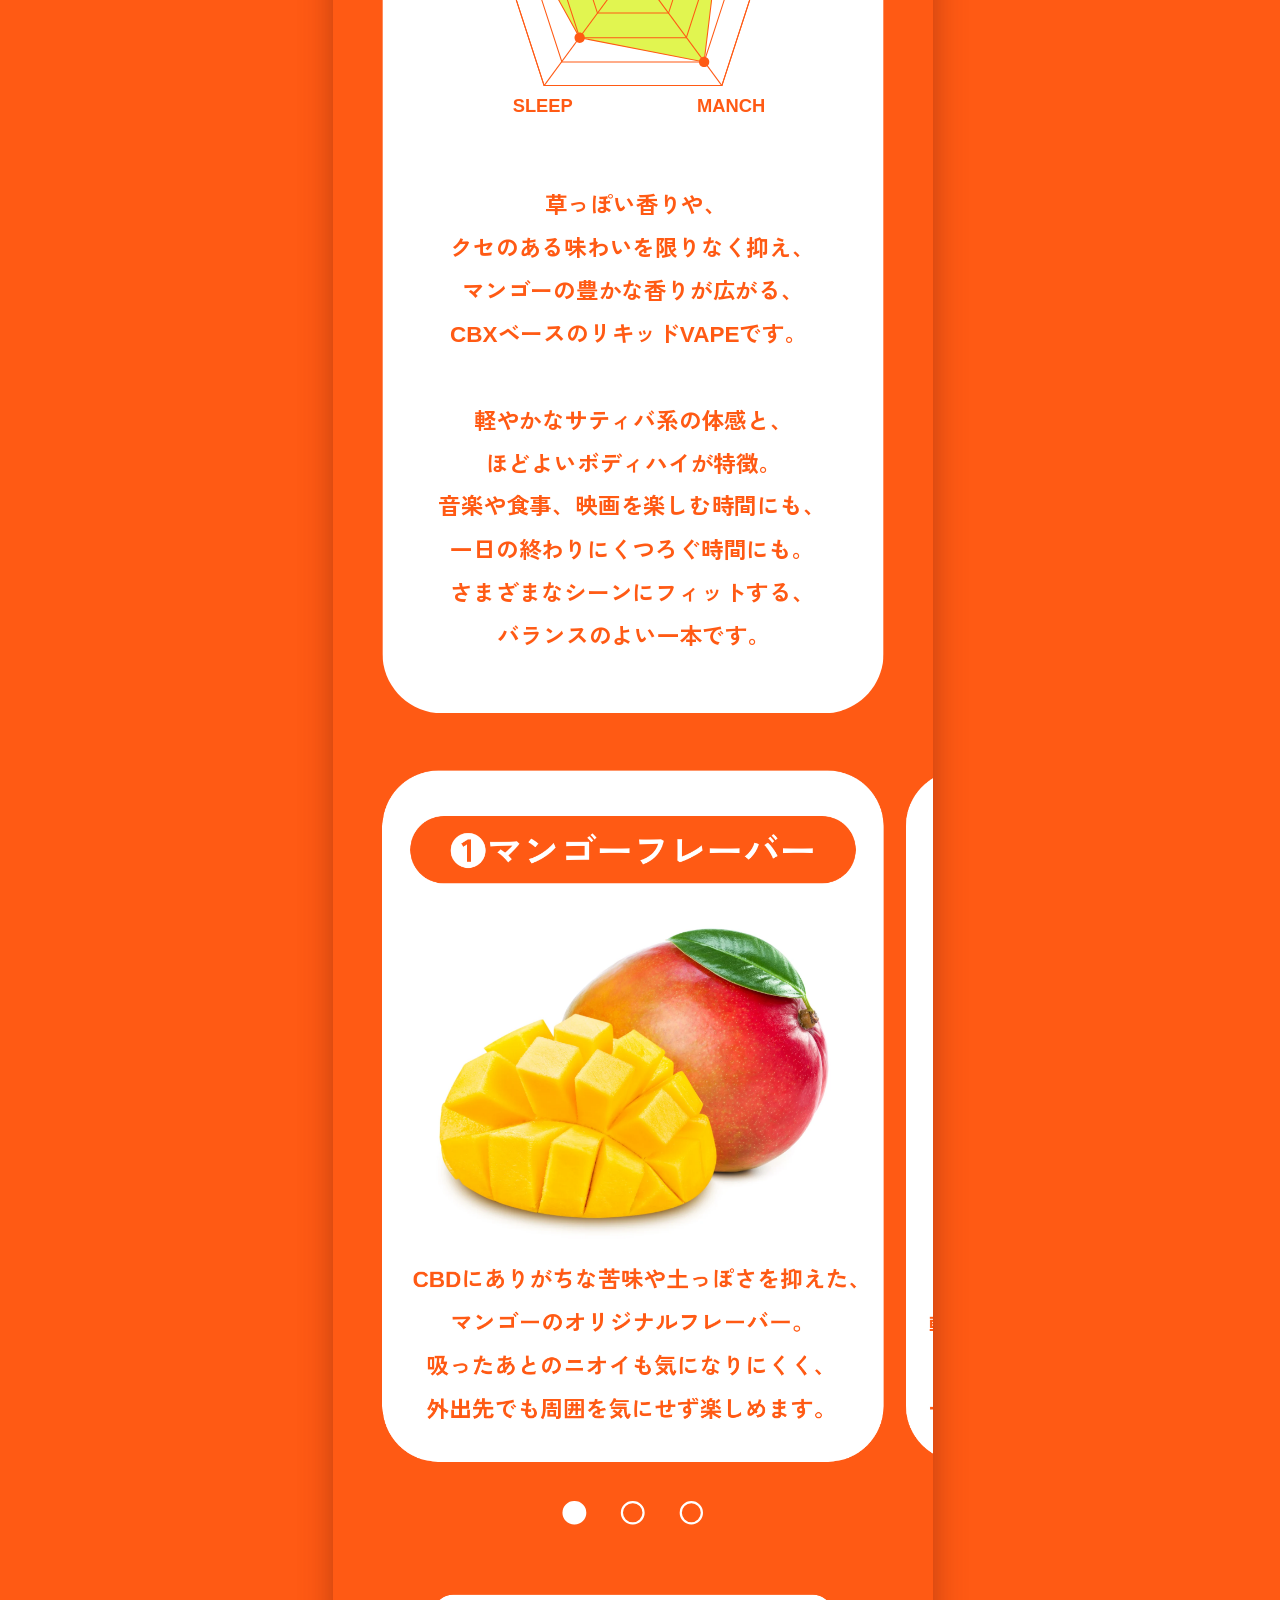
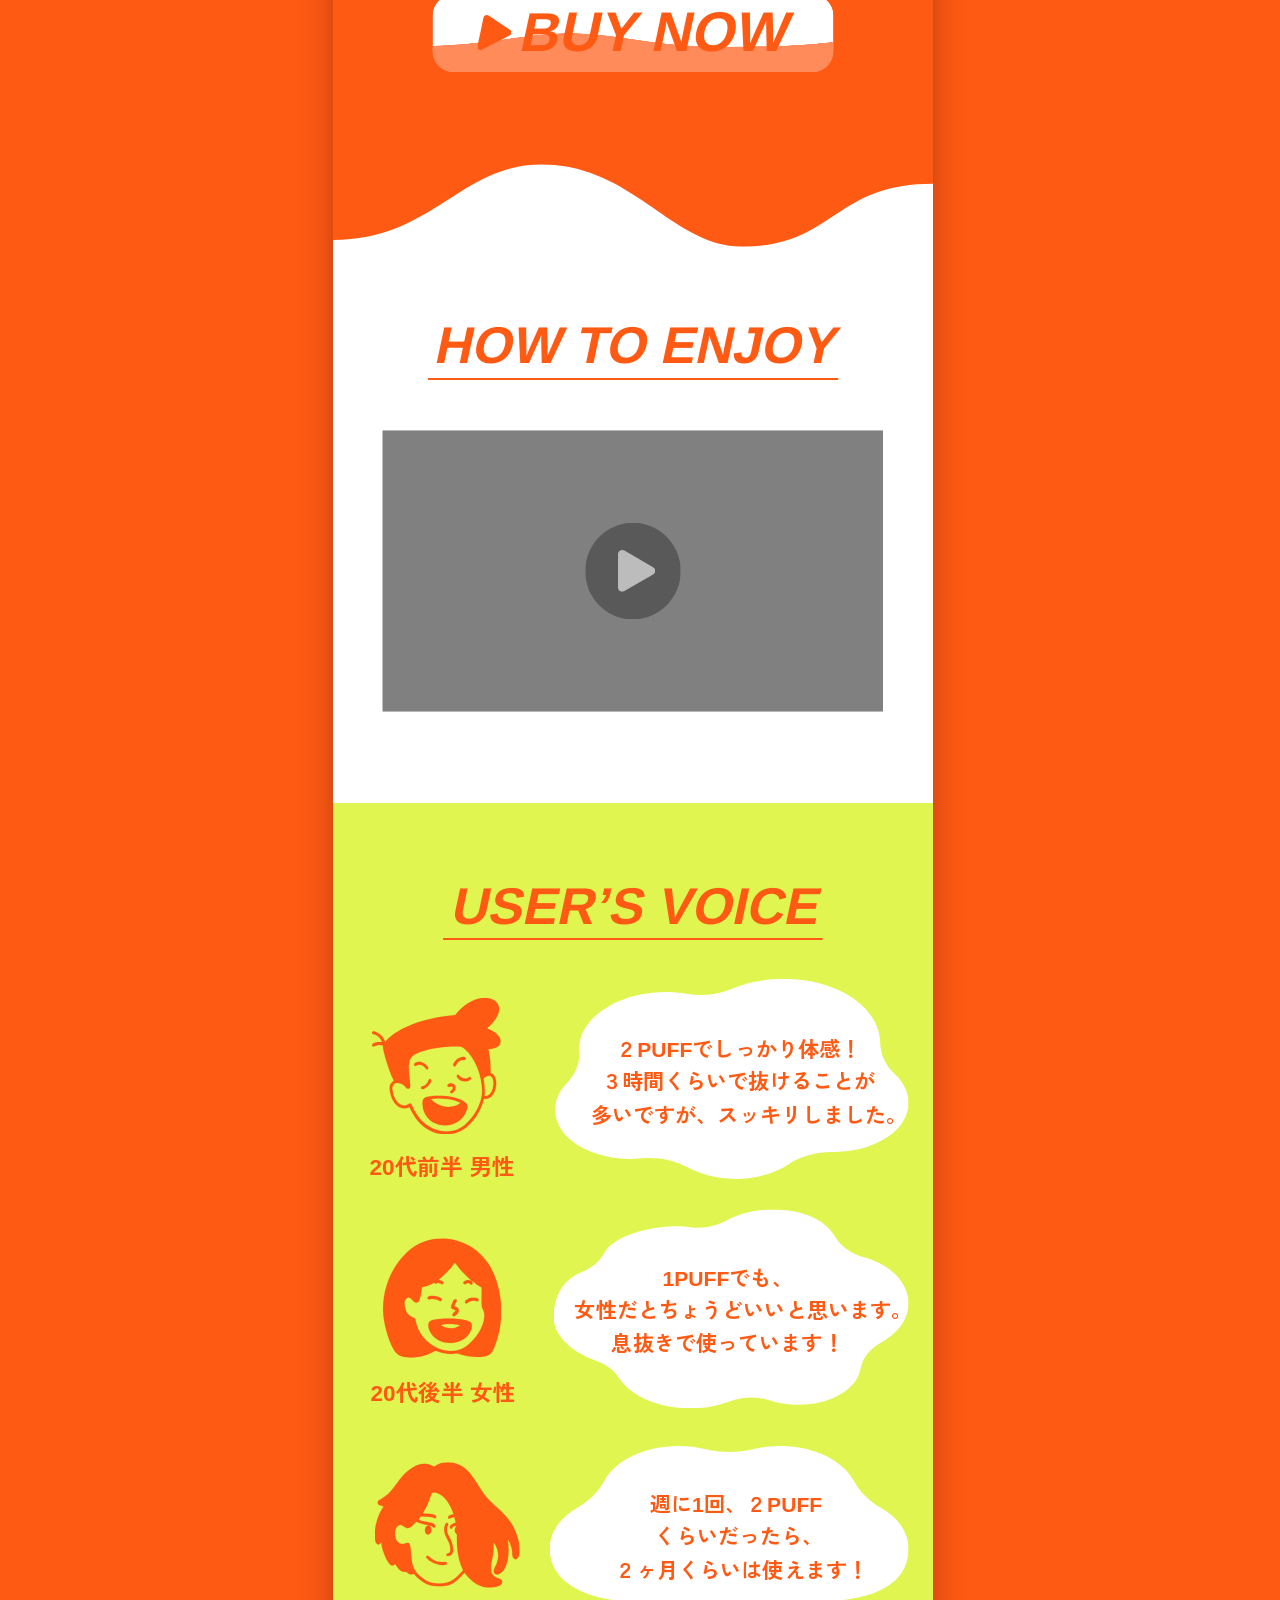
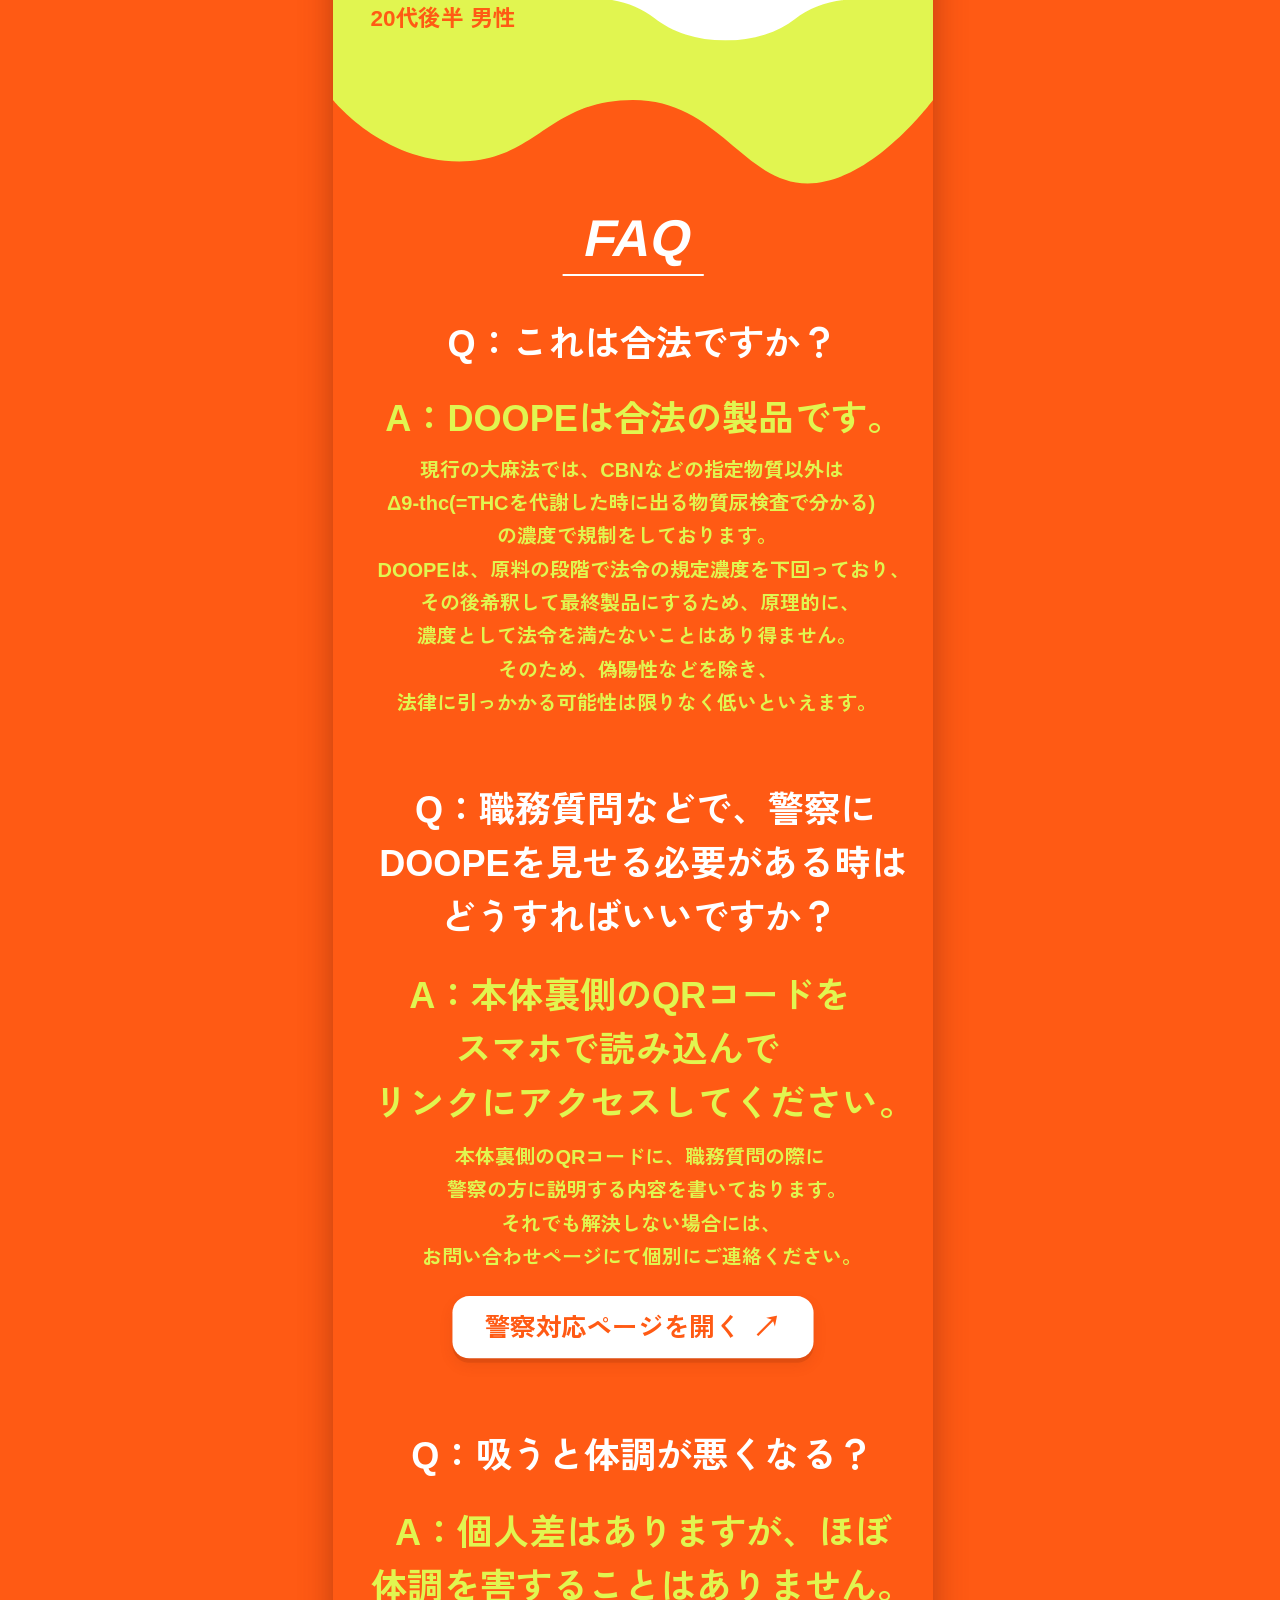
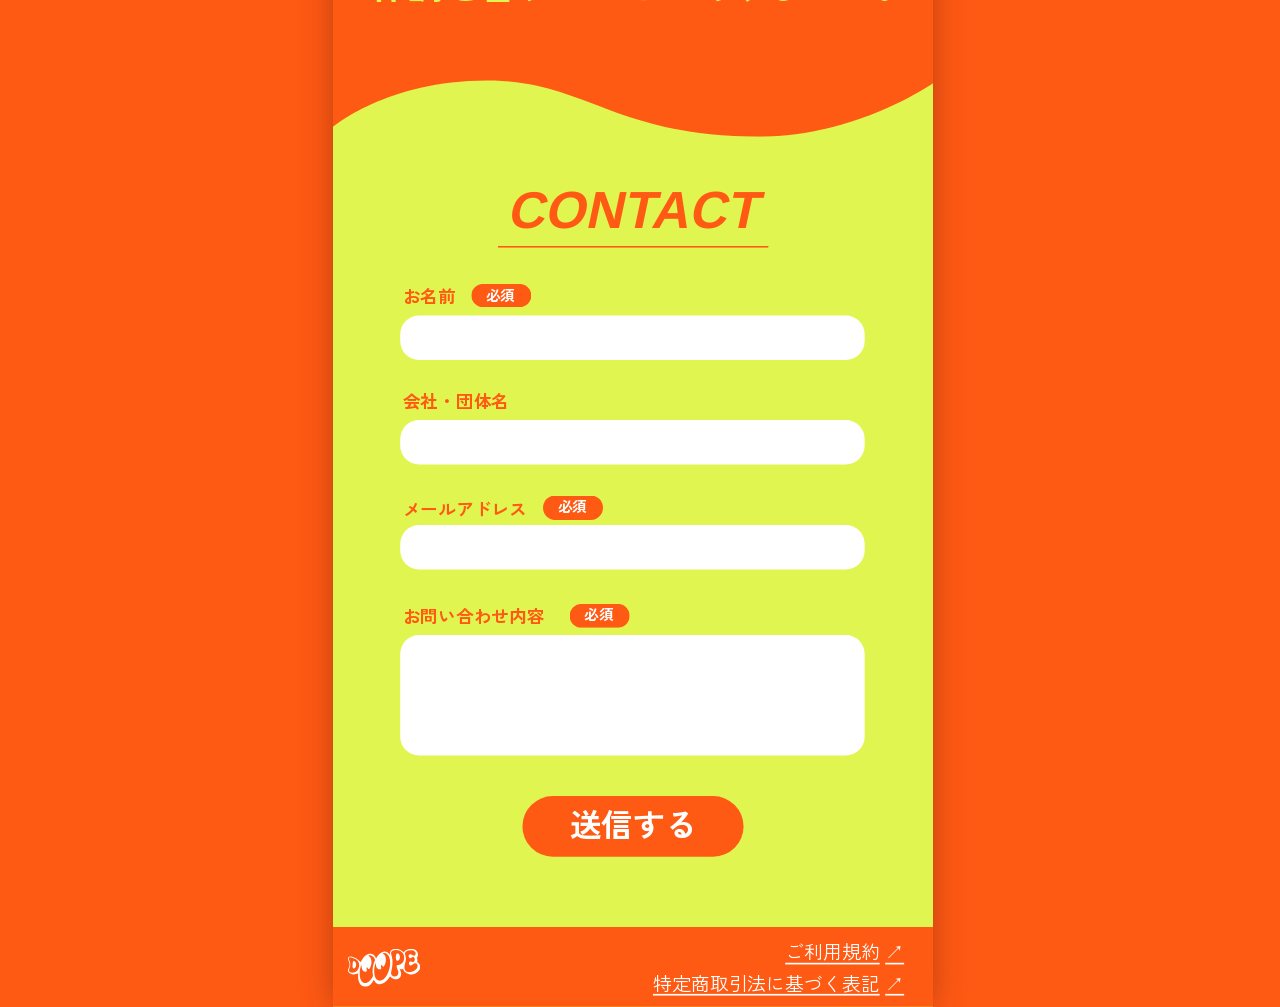
==== commit f2740b5b: "Restore real DOOPE #1 CBD/CBG product content and add legal pages Switch buy/cart/checkout/GAS conte" ====
--- a/index.html
+++ b/index.html
@@ -19,14 +19,16 @@
   <link rel="stylesheet" href="page-transition.css?v=20260917-29">
   <title>DOOPE — それは、新しい酔い方。</title>
   <link rel="prefetch" href="buy.html" as="document">
-  <link rel="prefetch" href="buy.css?v=20260918-3" as="style">
+  <link rel="prefetch" href="buy.css?v=20260925-1" as="style">
   <link rel="prefetch" href="assets/buy-product-main.png" as="image">
   <link rel="preconnect" href="https://fonts.googleapis.com">
   <link rel="preconnect" href="https://fonts.gstatic.com" crossorigin>
   <link href="https://fonts.googleapis.com/css2?family=Zen+Kaku+Gothic+New:wght@700&display=swap" rel="stylesheet">
   <link rel="preload" href="assets/lp-imgKv1.webp" as="image" type="image/webp" fetchpriority="high">
-  <link rel="stylesheet" href="styles.css?v=20260917-27">
-  <script src="script.js?v=20260917-34" defer></script>
+  <link rel="stylesheet" href="styles.css?v=20260926-8">
+  <script src="script.js?v=20260919-2" defer></script>
+  <script src="site-menu.js?v=20260926-1" defer></script>
+  <script src="hero-slideshow.js?v=20260926-2" defer></script>
 </head>
 <body class="lp-page">
   <main class="artboard-shell" data-scale-shell aria-label="DOOPE — それは、新しい酔い方。">
@@ -52,6 +54,10 @@
             </div>
           </div>
         </div>
+        <div class="hero-slideshow" aria-label="DOOPE メインビジュアル">
+          <img src="assets/hero-man.png" alt="" width="1210" height="1625" decoding="async" data-node-id="44:90">
+          <img src="assets/hero-couple.png" alt="" width="1230" height="1650" decoding="async" data-node-id="44:93">
+        </div>
         <div style="position:absolute;inset:23.29% 0 43.97% 0" data-node-id="4:331" data-name="Vector">
           <img alt="" style="position:absolute;display:block;inset:0;max-width:none;width:100%;height:100%" src="assets/lp-imgVector2.svg">
         </div>
@@ -70,7 +76,7 @@
         <div style="position:absolute;inset:30.28% 8.24% 56.55% 8.24%" data-node-id="4:337" data-name="Vector">
           <img alt="" style="position:absolute;display:block;inset:0;max-width:none;width:100%;height:100%" src="assets/lp-imgVector7.svg">
         </div>
-        <div data-node-id="4:338" style="position:absolute;bottom:88.67%;display:flex;align-items:center;justify-content:center;left:calc(50% - 479.04px);top:10.69%;container-type:size">
+        <div id="about-us" tabindex="-1" data-node-id="4:338" style="position:absolute;bottom:88.67%;display:flex;align-items:center;justify-content:center;left:calc(50% - 479.04px);top:10.69%;container-type:size">
           <div style="flex:none;height:hypot(-2.226cqw,100cqh);width:97.774cqw;transform:skewX(-12deg)">
             <p style="word-break:break-word;font-family:'Inter','Noto Sans JP',Arial,sans-serif;font-weight:700;line-height:0;font-style:normal;position:relative;color:#ff5a14;font-size:0px;white-space:nowrap">
               <span style="font-family:'Noto Sans JP','Noto Sans JP',Arial,sans-serif;line-height:normal;font-size:85.358px">そ</span>
@@ -106,9 +112,7 @@
             <span style="position:absolute;inset:22.03% 11.83% 77.68% 9.56%" data-node-id="4:355">カンナビスの新しいスタンダードをつくります。</span>
           </p>
         </div>
-        <div style="position:absolute;inset:0.24% 89.14% 99.41% 3.61%" data-node-id="4:356" data-name="Group">
-          <img alt="" style="position:absolute;display:block;inset:0;max-width:none;width:100%;height:100%" src="assets/lp-imgGroup.svg">
-        </div>
+        <button class="site-menu-toggle" type="button" aria-label="メニューを開く" aria-expanded="false" aria-controls="site-menu" data-node-id="4:356"><img src="assets/lp-imgGroup.svg" alt="" width="57" height="57"></button>
         <a href="https://www.instagram.com/doope_cbd_vape?stkn=MWJxZmYxbW5ydTd4cQ%3D%3D&amp;utm_source=qr" target="_blank" rel="noopener noreferrer" aria-label="DOOPEのInstagram（新しいタブで開く）" style="position:absolute;inset:0.18% 14.05% 99.32% 78.49%;z-index:16;pointer-events:auto" data-node-id="4:360" data-name="Group">
           <img alt="" style="position:absolute;display:block;inset:0;max-width:none;width:100%;height:100%" src="assets/lp-imgGroup1.svg">
         </a>
@@ -152,7 +156,7 @@
             </div>
           </div>
         </div>
-        <div data-node-id="4:386" style="position:absolute;bottom:74.24%;display:flex;align-items:center;justify-content:center;left:calc(50% - 225.29px);top:25.08%;container-type:size">
+        <div id="product" tabindex="-1" data-node-id="4:386" style="position:absolute;bottom:74.24%;display:flex;align-items:center;justify-content:center;left:calc(50% - 225.29px);top:25.08%;container-type:size">
           <div style="flex:none;height:hypot(-4.75916cqw,100cqh);width:95.2408cqw;transform:skewX(-12deg)">
             <p style="word-break:break-word;font-family:'Helvetica Neue LT Std','Noto Sans JP',Arial,sans-serif;line-height:normal;font-style:normal;position:relative;font-size:93.041px;color:#fff;white-space:nowrap">PRODUCT</p>
           </div>
@@ -162,7 +166,7 @@
             <img alt="" style="display:block;max-width:none;width:100%;height:100%" src="assets/lp-imgVector8.svg">
           </div>
         </div>
-        <div data-node-id="4:388" style="position:absolute;display:flex;inset:73.38% 39.34% 25.94% 39.99%;align-items:center;justify-content:center;container-type:size">
+        <div id="faq" tabindex="-1" data-node-id="4:388" style="position:absolute;display:flex;inset:73.38% 39.34% 25.94% 39.99%;align-items:center;justify-content:center;container-type:size">
           <div style="flex:none;height:hypot(-10.4287cqw,100cqh);width:89.5713cqw;transform:skewX(-12deg)">
             <p style="word-break:break-word;font-family:'Helvetica Neue LT Std','Noto Sans JP',Arial,sans-serif;line-height:normal;font-style:normal;position:relative;font-size:93.041px;color:#fff;white-space:nowrap">FAQ</p>
           </div>
@@ -172,7 +176,7 @@
             <img alt="" style="display:block;max-width:none;width:100%;height:100%" src="assets/lp-imgVector9.svg">
           </div>
         </div>
-        <div data-node-id="4:390" style="position:absolute;bottom:42.52%;display:flex;align-items:center;justify-content:center;left:calc(50% - 353.29px);top:56.8%;container-type:size">
+        <div id="how-to-enjoy" tabindex="-1" data-node-id="4:390" style="position:absolute;bottom:42.52%;display:flex;align-items:center;justify-content:center;left:calc(50% - 353.29px);top:56.8%;container-type:size">
           <div style="flex:none;height:hypot(-3.10775cqw,100cqh);width:96.8923cqw;transform:skewX(-12deg)">
             <p style="word-break:break-word;font-family:'Helvetica Neue LT Std','Noto Sans JP',Arial,sans-serif;line-height:normal;font-style:normal;position:relative;color:#ff5a14;font-size:93.041px;white-space:nowrap">HOW TO ENJOY</p>
           </div>
@@ -315,7 +319,7 @@
             <span style="position:absolute;inset:32.18% 18.11% 67.42% 18.65%;white-space:nowrap" data-node-id="4:432">TERPEN&amp;LIQUITIZER 30%</span>
           </p>
         </div>
-        <a class="buy-now-hotspot buy-now-hotspot--hero" href="buy.html" aria-label="DOOPE #1を購入する" style="position:absolute;height:139.38px;left:179.16px;top:1470px;width:721.68px" data-node-id="15:2"><div class="buy-now-visual">
+        <a class="buy-now-hotspot buy-now-hotspot--hero" href="buy.html" aria-label="DOOPE #1を購入する" style="position:absolute;height:139.38px;left:179.16px;top:1510px;width:721.68px" data-node-id="15:2"><div class="buy-now-visual">
           <img alt="" style="position:absolute;display:block;inset:0;max-width:none;width:100%;height:100%" src="assets/hero-buy-frame.svg">
           <div data-node-id="15:4" style="position:absolute;display:flex;align-items:center;justify-content:center;left:21.87%;right:7.16%;top:calc(50% - 46.89px);container-type:size">
             <div style="flex:none;height:hypot(-4.91186cqw,100cqh);width:95.0881cqw;transform:skewX(-12deg)">
@@ -439,12 +443,9 @@
             <span style="position:absolute;inset:78.68% 9.59% 21.04% 10.69%" data-node-id="4:533">法律に引っかかる可能性は限りなく低いといえます。</span>
           </p>
         </div>
-        <div style="position:absolute;height:108.63px;left:calc(50% + 16.26px);top:13852.93px;width:490.53px;transform:translateX(-50%)" data-node-id="4:534">
-          <img alt="" style="position:absolute;display:block;inset:0;max-width:none;width:100%;height:100%" src="assets/lp-imgFrame1.svg">
-          <p style="word-break:break-word;position:absolute;font-family:'Inter','Noto Sans JP',Arial,sans-serif;font-weight:700;line-height:normal;left:calc(50% - 199.99px);font-style:normal;color:#ff5a14;font-size:57.03px;top:calc(50% - 34.24px);white-space:nowrap" data-node-id="4:536">
-            警察対応ページ
-          </p>
-        </div>
+        <a class="police-link" href="police.html" target="_blank" rel="noopener noreferrer" aria-label="警察対応ページを開く（新しいタブで開きます）" data-node-id="4:534">
+          <span data-node-id="4:536">警察対応ページを開く</span><span class="police-link__arrow" aria-hidden="true">↗</span>
+        </a>
         <div style="word-break:break-word;position:absolute;display:contents;font-family:'Inter','Noto Sans JP',Arial,sans-serif;font-weight:700;inset:83.72% 11.85% 14.9% 14.91%;line-height:normal;font-style:normal;color:#e1f550;font-size:36px;white-space:nowrap" data-node-id="4:537" data-name="Group">
           <p class="copy-paragraph">
             <span style="position:absolute;inset:83.72% 18.21% 16.01% 20.41%" data-node-id="4:538">本体裏側のQRコードに、職務質問の際に</span>
@@ -536,6 +537,10 @@
           <button type="submit">送信する</button>
           <span class="sr-only" aria-live="polite" data-form-status></span>
         </form>
+        <nav class="footer-legal" aria-label="ご利用案内">
+          <a href="terms.html" target="_blank" rel="noopener noreferrer">ご利用規約<span aria-hidden="true"> ↗</span><span class="sr-only">（新しいタブで開きます）</span></a>
+          <a href="legal.html" target="_blank" rel="noopener noreferrer">特定商取引法に基づく表記<span aria-hidden="true"> ↗</span><span class="sr-only">（新しいタブで開きます）</span></a>
+        </nav>
         <div style="position:absolute;display:contents;inset:99.36% 85.46% 0.22% 2.49%" data-node-id="4:571" data-name="VpW6mr">
           <div style="position:absolute;inset:99.36% 85.46% 0.22% 2.49%" data-node-id="4:572" data-name="Group">
             <img alt="" style="position:absolute;display:block;inset:0;max-width:none;width:100%;height:100%" src="assets/lp-imgGroup9.svg">
@@ -555,5 +560,11 @@
       </div>
     </div>
   </main>
+  <nav class="site-menu" id="site-menu" aria-label="ページ内メニュー" hidden>
+    <a href="#about-us">ABOUT US</a>
+    <a href="#product">PRODUCT</a>
+    <a href="#how-to-enjoy">HOW TO ENJOY</a>
+    <a href="#faq">FAQ</a>
+  </nav>
 </body>
 </html>
--- a/buy.css
+++ b/buy.css
@@ -1,3 +1,4 @@
+@charset "UTF-8";
 .buy-page{background:#ff5a14}
 .buy-shell{position:relative;width:100%;max-width:600px;height:0;margin:0 auto;overflow:visible;box-shadow:0 0 30px rgba(110,32,10,.45)}
 .buy-artboard{position:absolute;left:0;top:0;width:1080px;height:6644px;overflow:hidden;background:#ff5a14;opacity:0;transform-origin:top left;color:#fff;font-family:Inter,Helvetica,Arial,sans-serif}
@@ -26,14 +27,17 @@
 #product-title{position:absolute;left:113px;top:1077.48px;margin:0;font-size:110px;line-height:133px;font-weight:400;white-space:nowrap}
 .buy-title-rule{position:absolute;left:115.73px;top:1199.82px;width:559.9px;height:3px;background:#fff}
 .buy-formula{position:absolute;left:120.13px;top:1209.22px;font:400 32px/37px Helvetica,Arial,sans-serif;white-space:nowrap}
-.buy-summary{position:absolute;left:146px;top:1265.33px;width:788.15px;height:338.58px}
-.buy-summary>img{position:absolute;left:0;top:0;width:338.58px;height:338.58px}
-.buy-summary-copy{position:absolute;left:462.15px;top:6.89px;width:326px;font-size:19.24px;line-height:33.68px}
-.buy-summary-copy p+p{margin-top:33.68px}
+.buy-summary{position:absolute;left:113px;top:1280px;width:854px;display:grid;grid-template-columns:410px 1fr;column-gap:40px;row-gap:24px;align-items:start}
+.buy-summary>img{grid-column:1;grid-row:1;display:block;width:410px;height:410px;object-fit:cover;border-radius:12px}
+.buy-summary-copy{display:contents;font-size:42px;line-height:1.7;overflow-wrap:anywhere}
+.buy-summary-copy h2{grid-column:2;margin:0;font-size:40px;line-height:1.5;font-weight:700}
+.buy-summary-copy h2 span{display:block;font-size:32px;font-weight:400}
+.buy-summary-copy p{grid-column:1 / -1;margin:0}
+.buy-summary-copy p+p{grid-column:1 / -1;margin-top:12px}
 .buy-order{position:absolute;inset:0;pointer-events:none}
 .buy-variant{position:absolute;left:113px;width:778px;height:97px;font-size:64px;line-height:77px}
-.buy-variant--half{top:1630px}
-.buy-variant--full{top:1742px}
+.buy-variant--half{top:2550px}
+.buy-variant--full{top:2662px}
 .buy-price{position:absolute;left:0;top:12px;width:240px}
 .buy-size{position:absolute;left:262px;top:12px;white-space:nowrap}
 .buy-variant label{position:absolute;left:577px;top:0;width:201px;height:97px}
@@ -41,7 +45,7 @@
 /* Native popup options do not inherit the artboard's visual scale. */
 .buy-variant select option{font-size:18px;line-height:1.5}
 .buy-variant label::after{content:"";position:absolute;right:24px;top:30px;width:29px;height:29px;border-right:4px solid #ff5a14;border-bottom:4px solid #ff5a14;transform:rotate(45deg);pointer-events:none}
-.buy-cart-button{position:absolute;left:123px;top:1909px;width:833px;height:174px;border:4px solid #fff;border-radius:44px;background:transparent;color:#fff;font:400 64px/1 Inter,Arial,sans-serif;cursor:pointer;pointer-events:auto}
+.buy-cart-button{position:absolute;left:123px;top:2829px;width:833px;height:174px;border:4px solid #fff;border-radius:44px;background:transparent;color:#fff;font:400 64px/1 Inter,Arial,sans-serif;cursor:pointer;pointer-events:auto}
 .buy-cart-button{isolation:isolate;overflow:hidden;transition:color .35s ease,border-color .35s ease}
 .buy-cart-button::before{content:"";position:absolute;left:var(--fill-x,50%);top:var(--fill-y,50%);width:var(--fill-size,1750px);height:var(--fill-size,1750px);border-radius:50%;background:#e1f550;transform:translate(-50%,-50%) scale(0);transition:transform .45s cubic-bezier(.2,.7,.25,1);pointer-events:none;z-index:-1}
 .buy-cart-button span{position:relative;pointer-events:none}
@@ -49,13 +53,13 @@
 .buy-cart-button.is-position-active::before,.buy-cart-button:focus-visible::before{transform:translate(-50%,-50%) scale(1)}
 @media(prefers-reduced-motion:reduce){.buy-cart-button::before{transition:none}}
 .buy-cart-button:focus-visible,.buy-variant select:focus-visible{outline:6px solid #e1f550;outline-offset:6px}
-.buy-cart-status{position:absolute;left:123px;top:2092px;width:833px;text-align:center;font-size:28px}
+.buy-cart-status{position:absolute;left:123px;top:3012px;width:833px;text-align:center;font-size:28px}
 .buy-copy-block{position:absolute;left:39px;width:1012px;font-size:44px;line-height:77px}
 .buy-copy-block h2{margin:0;font:400 44px/77px Inter,Helvetica,Arial,sans-serif}
 .buy-copy-block p{margin:0}
-.buy-warning{top:2223.35px}
+.buy-warning{top:3143.35px}
 .buy-warning p{margin-top:0}
-.buy-accordion{position:absolute;left:39px;top:2608.35px;width:1002px;font-size:44px;line-height:70px}
+.buy-accordion{position:absolute;left:39px;top:3528.35px;width:1002px;font-size:44px;line-height:70px}
 .buy-accordion details{border-top:4px solid #fff}
 .buy-accordion details:last-child{border-bottom:4px solid #fff}
 .buy-accordion summary{position:relative;display:flex;align-items:center;min-height:130px;padding:18px 100px 18px 0;font:400 44px/1.35 Inter,Helvetica,Arial,sans-serif;list-style:none;cursor:pointer}
--- a/styles.css
+++ b/styles.css
@@ -91,7 +91,7 @@
 
 /* A soft pulse and tactile feedback for both purchase buttons. */
 .buy-now-hotspot{transform-origin:center;transition:transform .2s ease,filter .2s ease;-webkit-tap-highlight-color:transparent}
-.buy-now-visual{position:absolute;inset:0;transform-origin:center;animation:buy-now-breathe 5s ease-in-out infinite;transition:transform .2s ease}
+.buy-now-visual{position:absolute;inset:0;transform-origin:center;animation:buy-now-breathe 5s ease-in-out infinite;box-shadow:0 0 20px rgba(255,255,255,calc(.65 * var(--liquid-shadow,0))),0 0 32px rgba(255,255,255,calc(.35 * var(--liquid-shadow,0)));transition:transform .2s ease}
 .buy-now-visual [data-name="Vector"]{transition:filter .45s ease}
 .buy-now-visual p{transition:color .45s ease}
 @keyframes buy-now-breathe{0%,15%,100%{transform:scale(1);filter:drop-shadow(0 0 0 rgba(110,32,10,0))}65%{transform:scale(1.05);filter:drop-shadow(0 14px 10px rgba(110,32,10,.3))}90%{transform:scale(.99);filter:drop-shadow(0 3px 3px rgba(110,32,10,.08))}}
@@ -116,3 +116,32 @@
 .buy-now-visual{overflow:hidden;border-radius:38.17px;isolation:isolate}
 .buy-now-visual>div{z-index:2}
 .buy-now-liquid{position:absolute;inset:0;width:100%;height:100%;z-index:1;pointer-events:none}
+
+.footer-legal{position:absolute;right:40px;bottom:12px;z-index:5;display:flex;flex-direction:column;align-items:flex-end}
+.footer-legal a{display:inline-flex;align-items:center;min-height:56px;padding:4px 12px;color:#fff;font-size:34px;line-height:1.4;text-decoration:underline;text-underline-offset:6px;gap:10px}
+.footer-legal a:focus-visible{outline:4px solid #e1f550;outline-offset:4px;border-radius:8px}
+
+.police-link{position:absolute;left:calc(50% + 16.26px);top:13852.93px;display:flex;align-items:center;justify-content:center;gap:22px;width:650px;height:112px;padding:0 28px;border-radius:30px;background:#fff;color:#ff5a14;font:700 46px/1.4 Helvetica,Arial,sans-serif;text-decoration:none;white-space:nowrap;cursor:pointer;transform:translateX(-50%);box-shadow:0 8px 0 rgba(125,42,8,.16),0 12px 24px rgba(125,42,8,.12);transition:background-color .2s ease,transform .2s ease,box-shadow .2s ease}
+.police-link__arrow{font-size:52px;line-height:1}
+@media(hover:hover){.police-link:hover{background:#e1f550;transform:translate(-50%,-5px);box-shadow:0 12px 0 rgba(125,42,8,.14),0 18px 28px rgba(125,42,8,.12)}}
+.police-link:focus-visible{background:#e1f550;outline:5px solid #fff;outline-offset:8px}
+.police-link:active{background:#e1f550;transform:translate(-50%,4px);box-shadow:0 2px 0 rgba(125,42,8,.16),0 4px 10px rgba(125,42,8,.1)}
+@media(prefers-reduced-motion:reduce){.police-link{transition:none}.police-link:hover,.police-link:active{transform:translateX(-50%)}}
+
+.site-menu-toggle{position:absolute;inset:0.24% 89.14% 99.41% 3.61%;padding:0;border:0;background:transparent;display:block;cursor:pointer;z-index:20}
+.site-menu-toggle::before{content:"";position:absolute;inset:-36px}
+.figma-root .site-menu-toggle img{position:absolute;inset:0;width:100%;height:100%;max-width:none;object-fit:fill}
+.site-menu-toggle:focus-visible{outline:4px solid #ff5a14;outline-offset:-4px;border-radius:10px}
+.site-menu{position:fixed;z-index:1000;width:320px;max-width:calc(100vw - 24px);padding:24px;background:#ff5a14;border:0;border-radius:4px 4px 32px 4px;color:#fff;box-shadow:0 14px 32px #7d2a0833;animation:site-menu-enter .18s ease-out;max-height:calc(100dvh - 100px);overflow-y:auto}
+.site-menu[hidden]{display:none}
+.site-menu a{display:flex;align-items:center;min-height:62px;padding:12px 4px;color:#fff;text-decoration:none;font:italic 700 clamp(22px,6vw,28px)/1.2 Helvetica,Arial,sans-serif;letter-spacing:-.7px;transition:color .15s ease}
+.site-menu a:hover{color:#e1f550}
+.site-menu a:focus-visible{color:#e1f550;outline:2px solid #e1f550;outline-offset:2px;border-radius:4px}
+.site-menu a:active{color:#e1f550;text-decoration:underline;text-underline-offset:6px}
+@keyframes site-menu-enter{from{opacity:0;transform:translateY(-6px)}to{opacity:1;transform:translateY(0)}}
+@media(prefers-reduced-motion:reduce){.site-menu{animation:none}.site-menu a{transition:none}}
+
+.hero-slideshow{position:absolute;left:0;top:0.86%;width:1080px;height:1434.83px;overflow:hidden;z-index:0;isolation:isolate}
+.figma-root .hero-slideshow img{position:absolute;inset:0;display:block;width:1080px;height:1434.83px;object-fit:cover;object-position:center;opacity:0;transition:opacity .9s ease}
+.figma-root .hero-slideshow img.is-visible{opacity:1}
+@media(prefers-reduced-motion:reduce){.figma-root .hero-slideshow img{transition:none}}
